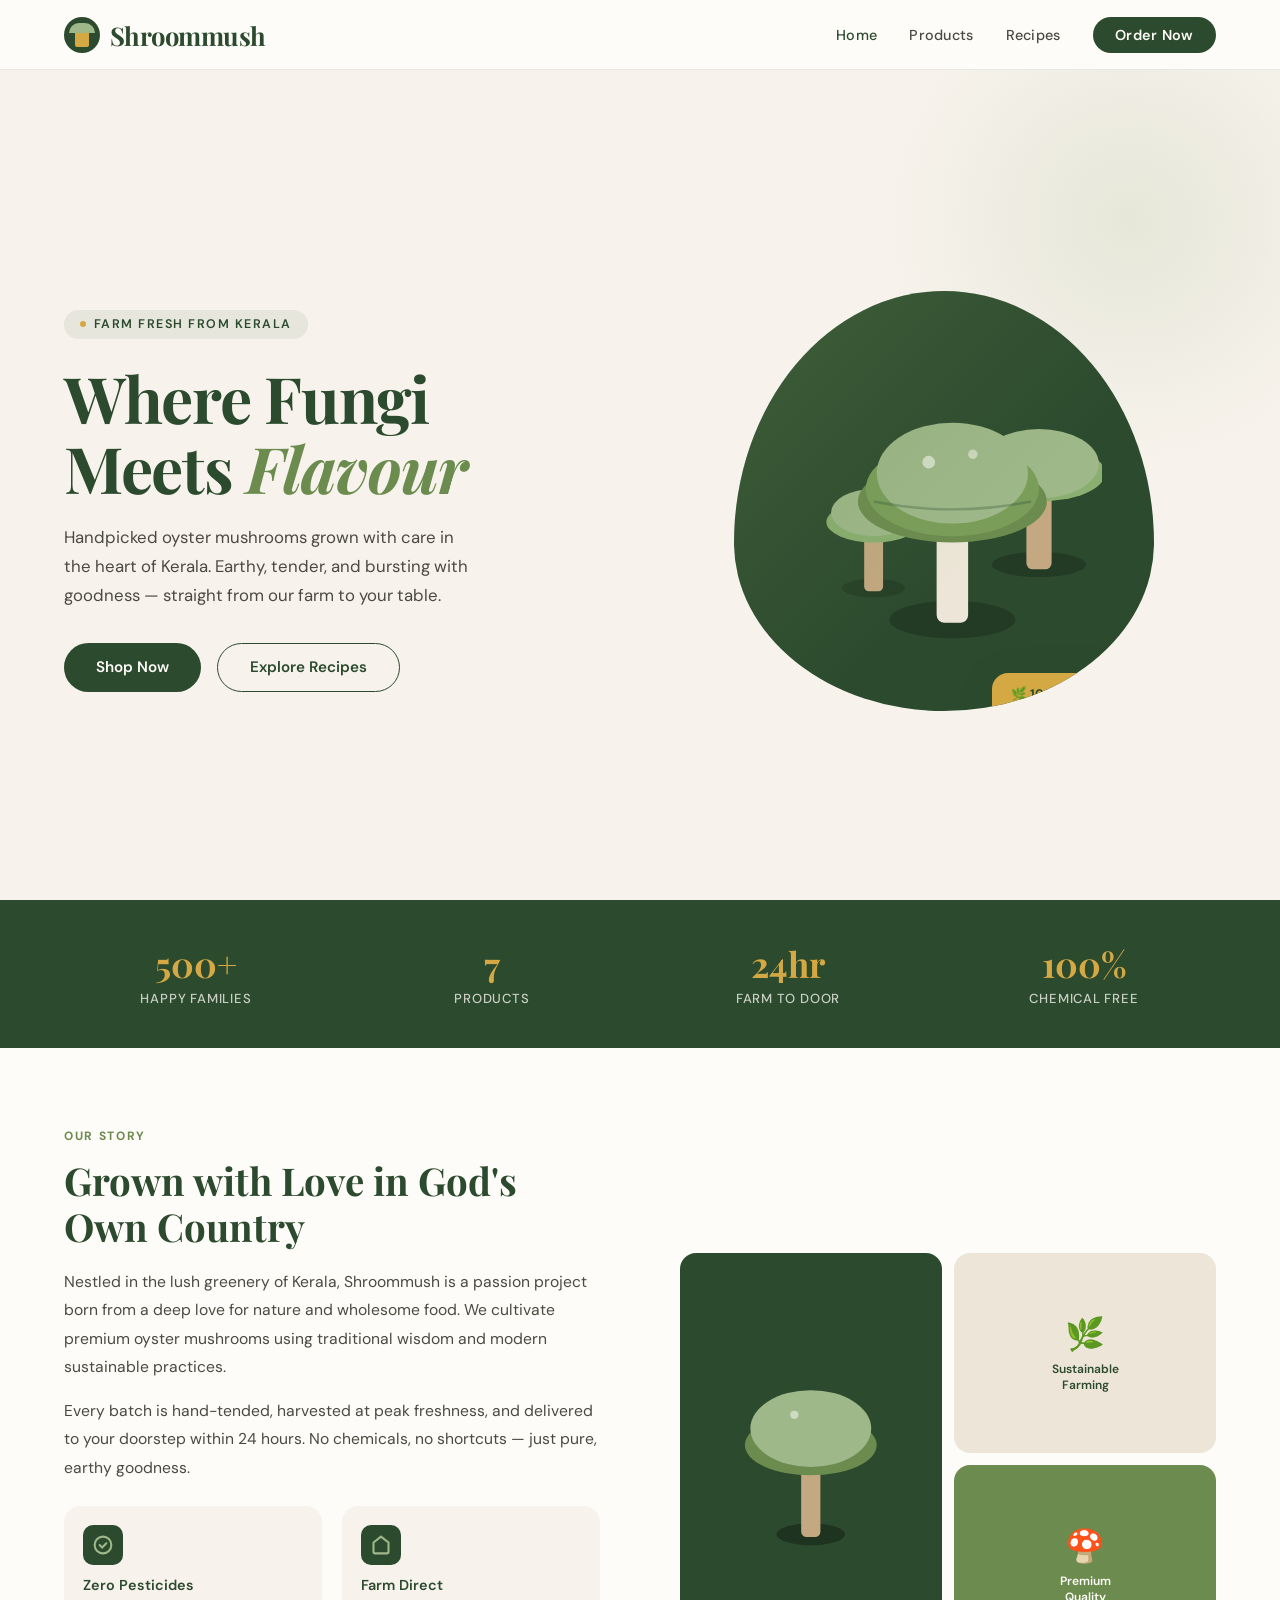
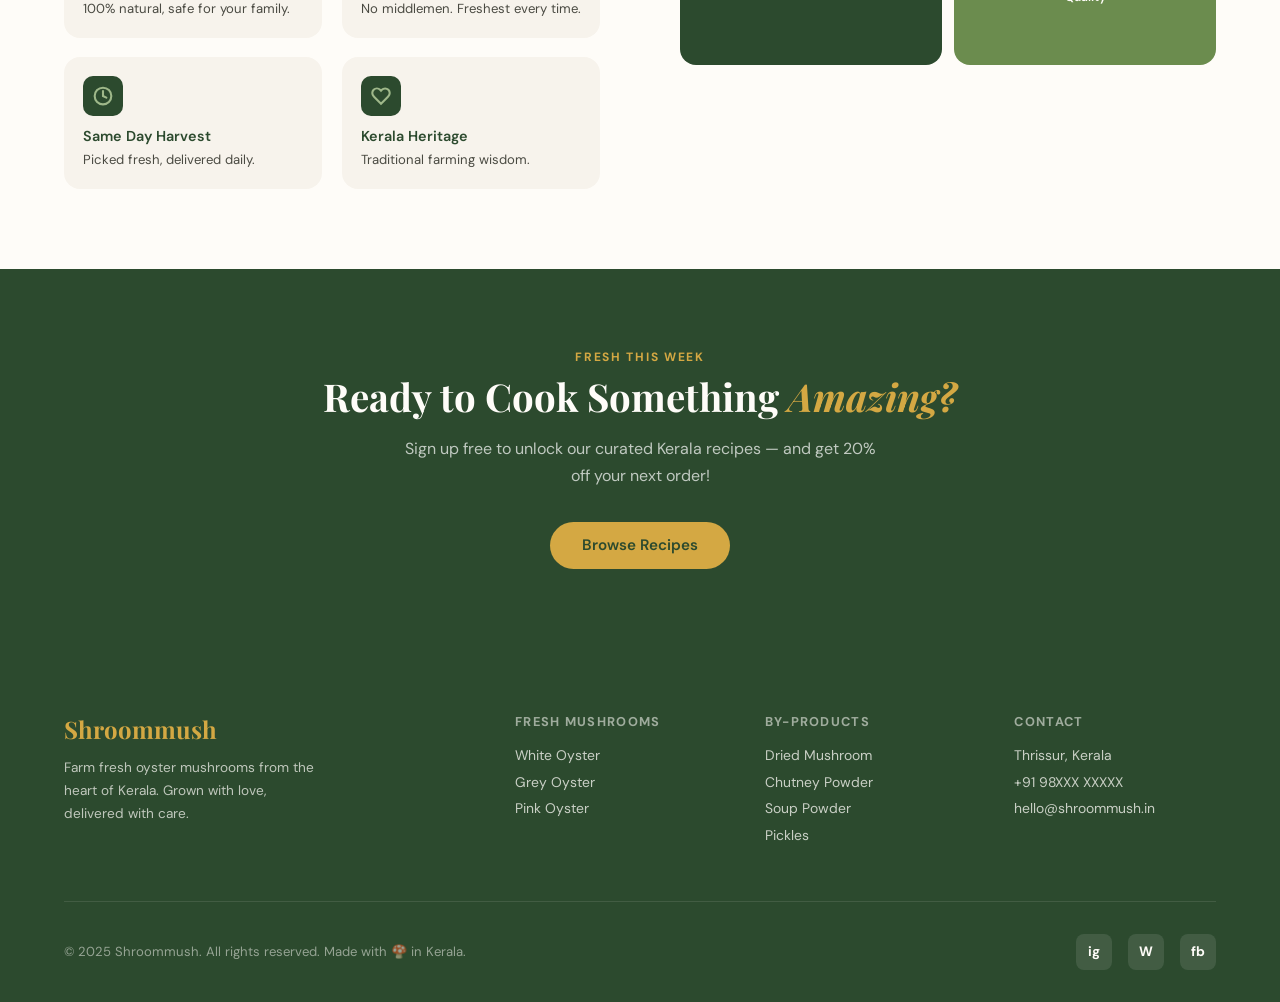
==== index.html @ 64815360 "Rename shroommush.html to index.html" ====
<!DOCTYPE html>
<html lang="en">
<head>
<meta charset="UTF-8">
<meta name="viewport" content="width=device-width, initial-scale=1.0">
<title>Shroommush — Farm Fresh Oyster Mushrooms, Kerala</title>
<link href="https://fonts.googleapis.com/css2?family=Playfair+Display:ital,wght@0,400;0,700;1,400&family=DM+Sans:wght@300;400;500;600&display=swap" rel="stylesheet">
<style>
  *, *::before, *::after { box-sizing: border-box; margin: 0; padding: 0; }
  :root {
    --cream: #F7F3EC; --cream-dark: #EDE6D8;
    --forest: #2C4A2E; --forest-light: #3D6B40;
    --moss: #6B8C4E; --white: #FEFCF8;
    --ink: #1A1A18; --ink-light: #4A4A42;
    --gold: #D4A843; --spore: #9FB88A;
    --font-display: 'Playfair Display', Georgia, serif;
    --font-body: 'DM Sans', system-ui, sans-serif;
    --radius-lg: 16px;
    --shadow: 0 8px 40px rgba(44,74,46,0.1);
    --shadow-hover: 0 16px 60px rgba(44,74,46,0.18);
    --nav-h: 70px;
  }
  html { scroll-behavior: smooth; }
  body { font-family: var(--font-body); background: var(--white); color: var(--ink); overflow-x: hidden; }

  /* DISCOUNT BANNER */
  #discountBanner {
    display: none; position: fixed; top: var(--nav-h); left: 0; right: 0; z-index: 98;
    background: linear-gradient(135deg, #D4A843, #B8922E);
    color: #1A1A18; padding: 0.65rem 4vw;
    align-items: center; justify-content: center; gap: 12px; flex-wrap: wrap;
    animation: slideDown 0.4s cubic-bezier(0.34,1.56,0.64,1);
    box-shadow: 0 4px 20px rgba(212,168,67,0.35);
  }
  #discountBanner.show { display: flex; }
  @keyframes slideDown { from { transform: translateY(-100%); opacity:0; } to { transform: translateY(0); opacity:1; } }
  .banner-text { font-size: 0.88rem; font-weight: 600; text-align: center; }
  .banner-code { background: rgba(0,0,0,0.18); border-radius: 5px; padding: 0.15rem 0.6rem; font-size: 0.82rem; font-weight: 800; letter-spacing: 0.1em; font-family: monospace; }
  .banner-shop-btn { background: var(--forest); color: var(--white); border: none; border-radius: 20px; padding: 0.32rem 0.9rem; font-size: 0.8rem; font-weight: 700; cursor: pointer; font-family: var(--font-body); transition: background 0.2s; white-space: nowrap; }
  .banner-shop-btn:hover { background: var(--forest-light); }
  .banner-close { background: rgba(0,0,0,0.18); border: none; border-radius: 50%; width: 24px; height: 24px; cursor: pointer; font-size: 0.8rem; color: #1A1A18; display: flex; align-items: center; justify-content: center; flex-shrink: 0; }
  .banner-close:hover { background: rgba(0,0,0,0.28); }

  /* NAV */
  nav { position: fixed; top: 0; left: 0; right: 0; z-index: 100; height: var(--nav-h); background: rgba(254,252,248,0.94); backdrop-filter: blur(12px); border-bottom: 1px solid rgba(44,74,46,0.1); display: flex; align-items: center; justify-content: space-between; padding: 0 5vw; }
  .nav-logo { font-family: var(--font-display); font-size: 1.6rem; font-weight: 700; color: var(--forest); text-decoration: none; letter-spacing: -0.02em; display: flex; align-items: center; gap: 10px; cursor: pointer; }
  .nav-logo span { display: inline-block; width: 36px; height: 36px; background: var(--forest); border-radius: 50%; position: relative; overflow: hidden; flex-shrink: 0; }
  .nav-logo span::before { content: ''; position: absolute; bottom: 6px; left: 50%; transform: translateX(-50%); width: 14px; height: 16px; background: var(--gold); border-radius: 2px; }
  .nav-logo span::after { content: ''; position: absolute; bottom: 20px; left: 50%; transform: translateX(-50%); width: 26px; height: 10px; background: var(--spore); border-radius: 30px 30px 0 0; }
  .nav-links { display: flex; gap: 2rem; list-style: none; align-items: center; }
  .nav-links a { font-size: 0.9rem; font-weight: 500; color: var(--ink-light); text-decoration: none; letter-spacing: 0.02em; transition: color 0.2s; cursor: pointer; }
  .nav-links a:hover, .nav-links a.active { color: var(--forest); }
  .nav-cta { background: var(--forest) !important; color: var(--white) !important; padding: 0.55rem 1.4rem; border-radius: 40px; font-weight: 600 !important; }
  .nav-cta:hover { background: var(--forest-light) !important; }
  .hamburger { display: none; flex-direction: column; gap: 5px; cursor: pointer; padding: 4px; background: none; border: none; }
  .hamburger span { display: block; width: 24px; height: 2px; background: var(--forest); border-radius: 2px; }
  .mobile-menu { display: none; position: fixed; top: var(--nav-h); left: 0; right: 0; background: var(--white); border-bottom: 1px solid rgba(44,74,46,0.1); padding: 1.5rem 5vw 2rem; z-index: 99; flex-direction: column; gap: 1.2rem; }
  .mobile-menu.open { display: flex; }
  .mobile-menu a { font-size: 1.1rem; font-weight: 500; color: var(--ink); text-decoration: none; padding: 0.5rem 0; border-bottom: 1px solid rgba(44,74,46,0.08); cursor: pointer; }

  /* PAGES */
  .page { display: none; padding-top: var(--nav-h); }
  .page.active { display: block; }

  /* HERO */
  .hero { min-height: calc(100vh - var(--nav-h)); background: var(--cream); display: grid; grid-template-columns: 1fr 1fr; align-items: center; padding: 6rem 5vw 4rem; gap: 4rem; position: relative; overflow: hidden; }
  .hero::before { content: ''; position: absolute; top: -100px; right: -100px; width: 500px; height: 500px; background: radial-gradient(circle, rgba(107,140,78,0.12) 0%, transparent 70%); border-radius: 50%; pointer-events: none; }
  .hero-text { animation: fadeUp 0.8s ease both; }
  .hero-eyebrow { display: inline-flex; align-items: center; gap: 8px; background: rgba(44,74,46,0.08); color: var(--forest); font-size: 0.78rem; font-weight: 600; letter-spacing: 0.12em; text-transform: uppercase; padding: 0.4rem 1rem; border-radius: 40px; margin-bottom: 1.5rem; }
  .hero-eyebrow::before { content: ''; width: 6px; height: 6px; background: var(--gold); border-radius: 50%; }
  .hero h1 { font-family: var(--font-display); font-size: clamp(2.8rem,5vw,4.2rem); line-height: 1.1; color: var(--forest); margin-bottom: 1.2rem; letter-spacing: -0.02em; }
  .hero h1 em { color: var(--moss); font-style: italic; }
  .hero p { font-size: 1.05rem; color: var(--ink-light); line-height: 1.75; max-width: 420px; margin-bottom: 2rem; }
  .hero-btns { display: flex; gap: 1rem; flex-wrap: wrap; }
  .btn-primary { background: var(--forest); color: var(--white); padding: 0.85rem 2rem; border-radius: 40px; font-size: 0.95rem; font-weight: 600; border: none; cursor: pointer; transition: background 0.2s, transform 0.15s; display: inline-block; text-decoration: none; font-family: var(--font-body); }
  .btn-primary:hover { background: var(--forest-light); transform: translateY(-2px); }
  .btn-outline { background: transparent; color: var(--forest); padding: 0.85rem 2rem; border-radius: 40px; border: 1.5px solid var(--forest); font-size: 0.95rem; font-weight: 600; cursor: pointer; transition: all 0.2s; display: inline-block; font-family: var(--font-body); }
  .btn-outline:hover { background: var(--forest); color: var(--white); }
  .hero-visual { display: flex; align-items: center; justify-content: center; animation: fadeUp 0.8s 0.2s ease both; }
  .mushroom-showcase { width: min(420px,90%); aspect-ratio: 1; background: var(--forest); border-radius: 50% 50% 50% 50% / 60% 60% 40% 40%; position: relative; display: flex; align-items: center; justify-content: center; overflow: hidden; }
  .mushroom-showcase::before { content: ''; position: absolute; inset: 0; background: linear-gradient(135deg,rgba(107,140,78,0.3) 0%,transparent 60%); }
  .mushroom-art { width: 75%; height: 75%; }
  .hero-badge { position: absolute; bottom: -20px; right: 20px; background: var(--gold); color: var(--forest); border-radius: var(--radius-lg); padding: 0.8rem 1.2rem; font-size: 0.78rem; font-weight: 700; text-align: center; box-shadow: var(--shadow); }

  /* STATS */
  .stats-bar { background: var(--forest); padding: 2.5rem 5vw; display: grid; grid-template-columns: repeat(auto-fit,minmax(150px,1fr)); gap: 2rem; text-align: center; }
  .stat-item { color: var(--white); }
  .stat-num { font-family: var(--font-display); font-size: 2.2rem; font-weight: 700; color: var(--gold); display: block; }
  .stat-label { font-size: 0.82rem; font-weight: 500; opacity: 0.75; letter-spacing: 0.06em; text-transform: uppercase; }

  /* ABOUT */
  .about-strip { padding: 5rem 5vw; background: var(--white); display: grid; grid-template-columns: 1fr 1fr; gap: 5rem; align-items: center; }
  .section-tag { font-size: 0.75rem; font-weight: 700; letter-spacing: 0.14em; text-transform: uppercase; color: var(--moss); margin-bottom: 0.8rem; display: block; }
  .section-h2 { font-family: var(--font-display); font-size: clamp(1.8rem,3vw,2.6rem); line-height: 1.2; color: var(--forest); margin-bottom: 1.2rem; }
  .body-text { color: var(--ink-light); line-height: 1.8; font-size: 0.98rem; margin-bottom: 1rem; }
  .features-grid { display: grid; grid-template-columns: 1fr 1fr; gap: 1.2rem; margin-top: 1.5rem; }
  .feature-card { background: var(--cream); border-radius: var(--radius-lg); padding: 1.2rem; }
  .feature-icon { width: 40px; height: 40px; background: var(--forest); border-radius: 10px; display: flex; align-items: center; justify-content: center; margin-bottom: 0.7rem; }
  .feature-card h4 { font-weight: 600; font-size: 0.9rem; color: var(--forest); margin-bottom: 0.3rem; }
  .feature-card p { font-size: 0.82rem; color: var(--ink-light); line-height: 1.5; }
  .mosaic { display: grid; grid-template-columns: 1fr 1fr; grid-template-rows: 200px 200px; gap: 12px; }
  .mosaic-block { border-radius: var(--radius-lg); overflow: hidden; }
  .mosaic-block:first-child { grid-row: 1/3; background: var(--forest); display: flex; align-items: center; justify-content: center; }
  .mosaic-block:nth-child(2) { background: var(--cream-dark); display: flex; align-items: center; justify-content: center; flex-direction: column; gap: 6px; }
  .mosaic-block:nth-child(3) { background: var(--moss); display: flex; align-items: center; justify-content: center; flex-direction: column; gap: 6px; }

  /* PAGE HERO */
  .page-hero { background: var(--cream); padding: 5rem 5vw 4rem; text-align: center; }
  .page-hero h1 { font-family: var(--font-display); font-size: clamp(2.2rem,4vw,3.5rem); color: var(--forest); margin-bottom: 0.8rem; }
  .page-hero p { color: var(--ink-light); max-width: 540px; margin: 0 auto; font-size: 1rem; line-height: 1.7; }

  /* PRODUCTS */
  .products-section { padding: 4rem 5vw 5rem; background: var(--white); }
  .products-filter { display: flex; gap: 0.7rem; flex-wrap: wrap; margin-bottom: 2.5rem; justify-content: center; }
  .filter-btn { background: transparent; border: 1.5px solid var(--cream-dark); color: var(--ink-light); padding: 0.5rem 1.3rem; border-radius: 40px; font-size: 0.85rem; font-weight: 500; cursor: pointer; transition: all 0.2s; font-family: var(--font-body); }
  .filter-btn.active, .filter-btn:hover { background: var(--forest); border-color: var(--forest); color: var(--white); }
  .products-grid { display: grid; grid-template-columns: repeat(auto-fill,minmax(255px,1fr)); gap: 1.8rem; }
  .product-card { background: var(--white); border-radius: var(--radius-lg); border: 1px solid rgba(44,74,46,0.1); overflow: hidden; transition: transform 0.25s, box-shadow 0.25s; }
  .product-card:hover { transform: translateY(-6px); box-shadow: var(--shadow-hover); }
  .product-img { height: 185px; display: flex; align-items: center; justify-content: center; position: relative; overflow: hidden; }
  .product-badge { position: absolute; top: 12px; left: 12px; background: var(--gold); color: var(--forest); font-size: 0.7rem; font-weight: 700; padding: 0.25rem 0.7rem; border-radius: 40px; text-transform: uppercase; letter-spacing: 0.05em; }
  .product-info { padding: 1.3rem; }
  .product-name { font-family: var(--font-display); font-size: 1.12rem; font-weight: 700; color: var(--forest); margin-bottom: 0.35rem; }
  .product-desc { font-size: 0.83rem; color: var(--ink-light); line-height: 1.6; margin-bottom: 0.6rem; }
  .product-weight { font-size: 0.76rem; color: var(--moss); font-weight: 600; margin-bottom: 0.9rem; }
  .product-footer { display: flex; align-items: center; justify-content: space-between; gap: 8px; }
  .product-price { font-size: 1.05rem; font-weight: 700; color: var(--forest); }
  .product-price span { font-size: 0.76rem; font-weight: 400; color: var(--ink-light); }

  /* WhatsApp Buy Button */
  .buy-btn {
    background: #25D366; color: #fff;
    border: none; border-radius: 40px; padding: 0.52rem 1.1rem;
    font-size: 0.83rem; font-weight: 700; cursor: pointer;
    transition: background 0.2s, transform 0.15s; font-family: var(--font-body);
    display: inline-flex; align-items: center; gap: 5px; text-decoration: none;
    white-space: nowrap;
  }
  .buy-btn:hover { background: #1DA855; transform: translateY(-1px); }
  .buy-btn svg { width: 15px; height: 15px; flex-shrink: 0; fill: #fff; }

  /* RECIPES */
  .recipes-grid { display: grid; grid-template-columns: repeat(auto-fill,minmax(300px,1fr)); gap: 2rem; padding: 4rem 5vw; }
  .recipe-card { background: var(--white); border-radius: var(--radius-lg); border: 1px solid rgba(44,74,46,0.1); overflow: hidden; transition: transform 0.25s, box-shadow 0.25s; }
  .recipe-card:hover { transform: translateY(-5px); box-shadow: var(--shadow-hover); }
  .recipe-img { height: 190px; display: flex; align-items: center; justify-content: center; font-size: 3.5rem; position: relative; }
  .recipe-meta-tags { position: absolute; bottom: 12px; left: 12px; display: flex; gap: 6px; }
  .tag { background: rgba(254,252,248,0.9); color: var(--forest); font-size: 0.7rem; font-weight: 600; padding: 0.2rem 0.6rem; border-radius: 40px; }
  .recipe-info { padding: 1.3rem; }
  .recipe-name { font-family: var(--font-display); font-size: 1.12rem; font-weight: 700; color: var(--forest); margin-bottom: 0.35rem; }
  .recipe-desc { font-size: 0.84rem; color: var(--ink-light); line-height: 1.6; margin-bottom: 0.9rem; }
  .recipe-stats { display: flex; gap: 1rem; margin-bottom: 1.1rem; }
  .recipe-stat { font-size: 0.77rem; color: var(--ink-light); }
  .recipe-stat strong { color: var(--forest); }
  .view-recipe-btn { width: 100%; background: var(--cream); color: var(--forest); border: 1.5px solid rgba(44,74,46,0.2); border-radius: 40px; padding: 0.68rem; font-size: 0.88rem; font-weight: 600; cursor: pointer; transition: all 0.2s; font-family: var(--font-body); }
  .view-recipe-btn:hover { background: var(--forest); color: var(--white); border-color: var(--forest); }

  /* MODAL */
  .modal-overlay { display: none; position: fixed; inset: 0; z-index: 200; background: rgba(26,26,24,0.65); backdrop-filter: blur(4px); align-items: center; justify-content: center; padding: 1rem; }
  .modal-overlay.open { display: flex; }
  .modal-box { background: var(--white); border-radius: 24px; width: 100%; max-width: 490px; max-height: 90vh; overflow-y: auto; padding: 2.5rem; position: relative; animation: modalIn 0.3s ease; }
  @keyframes modalIn { from { transform: scale(0.94) translateY(20px); opacity:0; } to { transform: scale(1) translateY(0); opacity:1; } }
  .modal-close { position: absolute; top: 1.2rem; right: 1.2rem; background: var(--cream); border: none; width: 33px; height: 33px; border-radius: 50%; cursor: pointer; font-size: 0.95rem; display: flex; align-items: center; justify-content: center; color: var(--ink); }
  .modal-close:hover { background: var(--cream-dark); }
  .lead-form-header { margin-bottom: 1.5rem; }
  .lead-form-header h3 { font-family: var(--font-display); font-size: 1.4rem; color: var(--forest); margin-bottom: 0.4rem; }
  .lead-form-header p { font-size: 0.87rem; color: var(--ink-light); line-height: 1.65; }
  .discount-pill { display: inline-block; background: rgba(212,168,67,0.15); color: #8B6200; border: 1px solid rgba(212,168,67,0.4); border-radius: 20px; padding: 0.3rem 0.9rem; font-size: 0.78rem; font-weight: 700; margin-bottom: 1rem; }
  .form-group { margin-bottom: 1rem; }
  .form-group label { display: block; font-size: 0.82rem; font-weight: 600; color: var(--ink); margin-bottom: 0.35rem; }
  .form-group input { width: 100%; padding: 0.72rem 1rem; border: 1.5px solid rgba(44,74,46,0.2); border-radius: 10px; font-size: 0.93rem; font-family: var(--font-body); color: var(--ink); background: var(--white); transition: border-color 0.2s; outline: none; }
  .form-group input:focus { border-color: var(--forest); }
  .form-submit { width: 100%; background: var(--forest); color: var(--white); border: none; border-radius: 40px; padding: 0.9rem; font-size: 0.97rem; font-weight: 600; cursor: pointer; transition: background 0.2s; font-family: var(--font-body); margin-top: 0.2rem; }
  .form-submit:hover { background: var(--forest-light); }
  .form-submit:disabled { opacity: 0.7; cursor: not-allowed; }
  .success-msg { display: none; text-align: center; padding: 0.8rem 1rem; background: rgba(107,140,78,0.12); border-radius: 10px; color: var(--forest); font-weight: 600; margin-bottom: 1rem; font-size: 0.88rem; line-height: 1.5; }
  .success-msg.show { display: block; }
  .recipe-full-content { display: none; margin-top: 1.5rem; padding-top: 1.5rem; border-top: 1px solid rgba(44,74,46,0.1); }
  .recipe-full-content.visible { display: block; }
  .recipe-full-content h4 { font-family: var(--font-display); font-size: 1.05rem; color: var(--forest); margin-bottom: 0.7rem; }
  .recipe-full-content ul, .recipe-full-content ol { padding-left: 1.4rem; color: var(--ink-light); font-size: 0.87rem; line-height: 1.85; margin-bottom: 1.2rem; }
  .tip-box { background: var(--cream); border-radius: 12px; padding: 1rem; margin-top: 0.5rem; }
  .tip-box strong { color: var(--forest); font-size: 0.84rem; }
  .tip-box p { font-size: 0.82rem; color: var(--ink-light); margin-top: 0.3rem; line-height: 1.6; }

  /* CONTACT */
  .contact-section { padding: 5rem 5vw; display: grid; grid-template-columns: 1fr 1fr; gap: 5rem; align-items: start; max-width: 1100px; margin: 0 auto; }
  .contact-item { display: flex; gap: 1rem; align-items: flex-start; margin-bottom: 1.5rem; }
  .contact-icon { width: 44px; height: 44px; background: var(--cream); border-radius: 10px; display: flex; align-items: center; justify-content: center; font-size: 1.2rem; flex-shrink: 0; }
  .contact-item h4 { font-weight: 600; font-size: 0.9rem; color: var(--forest); }
  .contact-item p { font-size: 0.85rem; color: var(--ink-light); line-height: 1.5; margin-top: 2px; }
  .contact-form-box { background: var(--cream); border-radius: 24px; padding: 2.5rem; }
  .contact-form-box h3 { font-family: var(--font-display); font-size: 1.4rem; color: var(--forest); margin-bottom: 0.4rem; }
  .contact-form-box > p { font-size: 0.87rem; color: var(--ink-light); margin-bottom: 1.5rem; }
  .form-group select { width: 100%; padding: 0.72rem 1rem; border: 1.5px solid rgba(44,74,46,0.2); border-radius: 10px; font-size: 0.93rem; font-family: var(--font-body); color: var(--ink); background: var(--white); outline: none; }

  /* FOOTER */
  footer { background: var(--forest); color: var(--white); padding: 4rem 5vw 2rem; }
  .footer-grid { display: grid; grid-template-columns: 2fr 1fr 1fr 1fr; gap: 3rem; margin-bottom: 3rem; }
  .footer-brand h3 { font-family: var(--font-display); font-size: 1.5rem; color: var(--gold); margin-bottom: 0.7rem; }
  .footer-brand p { font-size: 0.85rem; opacity: 0.7; line-height: 1.7; max-width: 260px; }
  .footer-col h4 { font-size: 0.8rem; font-weight: 700; letter-spacing: 0.1em; text-transform: uppercase; opacity: 0.55; margin-bottom: 1rem; }
  .footer-col a { display: block; font-size: 0.87rem; opacity: 0.75; color: var(--white); text-decoration: none; margin-bottom: 0.55rem; cursor: pointer; transition: opacity 0.2s; }
  .footer-col a:hover { opacity: 1; }
  .footer-bottom { border-top: 1px solid rgba(255,255,255,0.1); padding-top: 2rem; display: flex; justify-content: space-between; align-items: center; flex-wrap: wrap; gap: 1rem; }
  .footer-bottom p { font-size: 0.82rem; opacity: 0.5; }
  .social-links { display: flex; gap: 1rem; }
  .social-link { width: 36px; height: 36px; background: rgba(255,255,255,0.1); border-radius: 8px; display: flex; align-items: center; justify-content: center; color: var(--white); font-size: 0.85rem; cursor: pointer; transition: background 0.2s; text-decoration: none; font-weight: 700; }
  .social-link:hover { background: rgba(255,255,255,0.2); }

  /* TOAST */
  .toast { position: fixed; bottom: 2rem; right: 2rem; z-index: 300; background: var(--forest); color: var(--white); padding: 1rem 1.5rem; border-radius: 12px; font-size: 0.88rem; font-weight: 500; box-shadow: var(--shadow); transform: translateY(120px); opacity: 0; transition: all 0.4s cubic-bezier(0.34,1.56,0.64,1); max-width: 310px; pointer-events: none; }
  .toast.show { transform: translateY(0); opacity: 1; }
  .spinner { display: inline-block; width: 14px; height: 14px; border: 2px solid rgba(255,255,255,0.35); border-top-color: #fff; border-radius: 50%; animation: spin 0.7s linear infinite; vertical-align: middle; margin-left: 6px; }
  @keyframes spin { to { transform: rotate(360deg); } }
  @keyframes fadeUp { from { opacity:0; transform: translateY(30px); } to { opacity:1; transform: translateY(0); } }

  .pc-white { background: linear-gradient(135deg,#EEEEED,#D2D2CE); }
  .pc-grey { background: linear-gradient(135deg,#D5D8DE,#ACAEB8); }
  .pc-pink { background: linear-gradient(135deg,#EDD8E5,#D4A8C5); }
  .pc-dried { background: linear-gradient(135deg,#ECE0C5,#CCAA78); }
  .pc-chutney { background: linear-gradient(135deg,#E8DEC8,#C5A868); }
  .pc-soup { background: linear-gradient(135deg,#D8E5EC,#A0C0CC); }
  .pc-pickle { background: linear-gradient(135deg,#EDD5C0,#C8956A); }
  .rc1 { background: linear-gradient(135deg,#2C4A2E,#3D6B40); }
  .rc2 { background: linear-gradient(135deg,#4A3A2C,#6B5540); }
  .rc3 { background: linear-gradient(135deg,#2C3A4A,#40556A); }
  .rc4 { background: linear-gradient(135deg,#3A2C4A,#554060); }
  .rc5 { background: linear-gradient(135deg,#4A4A2C,#646440); }
  .rc6 { background: linear-gradient(135deg,#2C4A44,#406B64); }

  @media (max-width: 768px) {
    .nav-links { display: none; }
    .hamburger { display: flex; }
    .hero { grid-template-columns: 1fr; padding: 3rem 5vw 4rem; text-align: center; }
    .hero-visual { order: -1; }
    .hero p { margin: 0 auto 2rem; }
    .hero-btns { justify-content: center; }
    .mushroom-showcase { width: 240px; }
    .about-strip { grid-template-columns: 1fr; gap: 2.5rem; }
    .mosaic { display: none; }
    .contact-section { grid-template-columns: 1fr; gap: 2rem; }
    .footer-grid { grid-template-columns: 1fr 1fr; gap: 2rem; }
    .footer-brand { grid-column: 1/-1; }
  }
  @media (max-width: 480px) {
    .footer-grid { grid-template-columns: 1fr; }
    .features-grid { grid-template-columns: 1fr; }
    .hero-btns { flex-direction: column; align-items: center; }
    .modal-box { padding: 1.8rem; }
  }
</style>
</head>
<body>

<!-- DISCOUNT BANNER -->
<div id="discountBanner">
  <span class="banner-text">🎉 <strong>Get up to 20% OFF</strong> on your next direct purchase! Use code <span class="banner-code">SHROOM20</span> on WhatsApp</span>
  <button class="banner-shop-btn" onclick="showPage('products');hideBanner()">Shop Now</button>
  <button class="banner-close" onclick="hideBanner()" aria-label="Close">✕</button>
</div>

<!-- NAV -->
<nav>
  <div class="nav-logo" onclick="showPage('home')"><span></span>Shroommush</div>
  <ul class="nav-links" id="navLinks">
    <li><a onclick="showPage('home')" class="active" id="nav-home">Home</a></li>
    <li><a onclick="showPage('products')" id="nav-products">Products</a></li>
    <li><a onclick="showPage('recipes')" id="nav-recipes">Recipes</a></li>
    <li><a onclick="showPage('contact')" class="nav-cta" id="nav-contact">Order Now</a></li>
  </ul>
  <button class="hamburger" onclick="toggleMenu()"><span></span><span></span><span></span></button>
</nav>
<div class="mobile-menu" id="mobileMenu">
  <a onclick="showPage('home');toggleMenu()">Home</a>
  <a onclick="showPage('products');toggleMenu()">Products</a>
  <a onclick="showPage('recipes');toggleMenu()">Recipes</a>
  <a onclick="showPage('contact');toggleMenu()">Order Now</a>
</div>

<!-- HOME -->
<div class="page active" id="page-home">
  <section class="hero">
    <div class="hero-text">
      <div class="hero-eyebrow">Farm Fresh from Kerala</div>
      <h1>Where Fungi<br>Meets <em>Flavour</em></h1>
      <p>Handpicked oyster mushrooms grown with care in the heart of Kerala. Earthy, tender, and bursting with goodness — straight from our farm to your table.</p>
      <div class="hero-btns">
        <button class="btn-primary" onclick="showPage('products')">Shop Now</button>
        <button class="btn-outline" onclick="showPage('recipes')">Explore Recipes</button>
      </div>
    </div>
    <div class="hero-visual">
      <div class="mushroom-showcase">
        <div class="mushroom-art">
          <svg viewBox="0 0 200 200" xmlns="http://www.w3.org/2000/svg" style="width:100%;height:100%">
            <ellipse cx="160" cy="140" rx="30" ry="8" fill="rgba(0,0,0,0.2)"/>
            <rect x="152" y="85" width="16" height="58" rx="4" fill="#C4A882"/>
            <ellipse cx="160" cy="82" rx="42" ry="18" fill="#8AAF70"/>
            <ellipse cx="160" cy="76" rx="38" ry="22" fill="#9FB88A"/>
            <ellipse cx="55" cy="155" rx="20" ry="6" fill="rgba(0,0,0,0.15)"/>
            <rect x="49" y="115" width="12" height="42" rx="3" fill="#C4A882"/>
            <ellipse cx="55" cy="113" rx="30" ry="13" fill="#8AAF70"/>
            <ellipse cx="55" cy="107" rx="27" ry="15" fill="#9FB88A"/>
            <ellipse cx="105" cy="175" rx="40" ry="12" fill="rgba(0,0,0,0.2)"/>
            <rect x="95" y="105" width="20" height="72" rx="5" fill="#EDE6D8"/>
            <ellipse cx="105" cy="100" rx="60" ry="26" fill="#6B8C4E"/>
            <ellipse cx="105" cy="92" rx="55" ry="30" fill="#7A9E5A"/>
            <ellipse cx="105" cy="82" rx="48" ry="32" fill="#9FB88A"/>
            <path d="M 55 100 Q 105 110 155 100" stroke="rgba(44,74,46,0.3)" stroke-width="1.5" fill="none"/>
            <circle cx="90" cy="75" r="4" fill="rgba(254,252,248,0.6)"/>
            <circle cx="118" cy="70" r="3" fill="rgba(254,252,248,0.5)"/>
          </svg>
        </div>
        <div class="hero-badge">🌿 100% Organic<br>Kerala Grown</div>
      </div>
    </div>
  </section>

  <div class="stats-bar">
    <div class="stat-item"><span class="stat-num">500+</span><span class="stat-label">Happy Families</span></div>
    <div class="stat-item"><span class="stat-num">7</span><span class="stat-label">Products</span></div>
    <div class="stat-item"><span class="stat-num">24hr</span><span class="stat-label">Farm to Door</span></div>
    <div class="stat-item"><span class="stat-num">100%</span><span class="stat-label">Chemical Free</span></div>
  </div>

  <section class="about-strip">
    <div>
      <span class="section-tag">Our Story</span>
      <h2 class="section-h2">Grown with Love in God's Own Country</h2>
      <p class="body-text">Nestled in the lush greenery of Kerala, Shroommush is a passion project born from a deep love for nature and wholesome food. We cultivate premium oyster mushrooms using traditional wisdom and modern sustainable practices.</p>
      <p class="body-text">Every batch is hand-tended, harvested at peak freshness, and delivered to your doorstep within 24 hours. No chemicals, no shortcuts — just pure, earthy goodness.</p>
      <div class="features-grid">
        <div class="feature-card"><div class="feature-icon"><svg width="20" height="20" viewBox="0 0 24 24" fill="none" stroke="#9FB88A" stroke-width="2.5" stroke-linecap="round"><circle cx="12" cy="12" r="10"/><path d="M8 12l3 3 5-5"/></svg></div><h4>Zero Pesticides</h4><p>100% natural, safe for your family.</p></div>
        <div class="feature-card"><div class="feature-icon"><svg width="20" height="20" viewBox="0 0 24 24" fill="none" stroke="#9FB88A" stroke-width="2.5" stroke-linecap="round"><path d="M3 9l9-7 9 7v11a2 2 0 0 1-2 2H5a2 2 0 0 1-2-2z"/></svg></div><h4>Farm Direct</h4><p>No middlemen. Freshest every time.</p></div>
        <div class="feature-card"><div class="feature-icon"><svg width="20" height="20" viewBox="0 0 24 24" fill="none" stroke="#9FB88A" stroke-width="2.5" stroke-linecap="round"><circle cx="12" cy="12" r="10"/><polyline points="12 6 12 12 16 14"/></svg></div><h4>Same Day Harvest</h4><p>Picked fresh, delivered daily.</p></div>
        <div class="feature-card"><div class="feature-icon"><svg width="20" height="20" viewBox="0 0 24 24" fill="none" stroke="#9FB88A" stroke-width="2.5" stroke-linecap="round"><path d="M20.84 4.61a5.5 5.5 0 0 0-7.78 0L12 5.67l-1.06-1.06a5.5 5.5 0 0 0-7.78 7.78l1.06 1.06L12 21.23l7.78-7.78 1.06-1.06a5.5 5.5 0 0 0 0-7.78z"/></svg></div><h4>Kerala Heritage</h4><p>Traditional farming wisdom.</p></div>
      </div>
    </div>
    <div class="mosaic">
      <div class="mosaic-block"><svg viewBox="0 0 120 240" style="width:80%;height:80%"><ellipse cx="60" cy="175" rx="25" ry="8" fill="rgba(0,0,0,0.3)"/><rect x="53" y="115" width="14" height="62" rx="4" fill="#C4A882"/><ellipse cx="60" cy="110" rx="48" ry="22" fill="#6B8C4E"/><ellipse cx="60" cy="98" rx="44" ry="28" fill="#9FB88A"/><circle cx="48" cy="88" r="3" fill="rgba(254,252,248,0.5)"/></svg></div>
      <div class="mosaic-block"><span style="font-size:2rem">🌿</span><span style="font-size:0.75rem;font-weight:600;color:var(--forest);text-align:center">Sustainable<br>Farming</span></div>
      <div class="mosaic-block"><span style="font-size:2rem">🍄</span><span style="font-size:0.75rem;font-weight:600;color:var(--white);text-align:center">Premium<br>Quality</span></div>
    </div>
  </section>

  <section style="background:var(--forest);padding:5rem 5vw;text-align:center">
    <span class="section-tag" style="color:var(--gold);display:block;margin-bottom:0.5rem">Fresh This Week</span>
    <h2 class="section-h2" style="color:var(--white);margin:0 auto 1rem">Ready to Cook Something <em style="color:var(--gold)">Amazing?</em></h2>
    <p style="color:rgba(255,255,255,0.7);max-width:480px;margin:0 auto 2rem;line-height:1.7">Sign up free to unlock our curated Kerala recipes — and get 20% off your next order!</p>
    <button class="btn-primary" onclick="showPage('recipes')" style="background:var(--gold);color:var(--forest)">Browse Recipes</button>
  </section>
</div>

<!-- PRODUCTS PAGE -->
<div class="page" id="page-products">
  <div class="page-hero">
    <span class="section-tag" style="display:block;margin-bottom:0.5rem">Our Products</span>
    <h1>Fresh &amp; Processed <em style="font-style:italic;color:var(--moss)">Mushrooms</em></h1>
    <p>Harvested fresh every morning. Tap "Buy Now" to order directly on WhatsApp — quick, personal, and farm-direct.</p>
  </div>
  <section class="products-section">
    <div class="products-filter">
      <button class="filter-btn active" onclick="filterProducts('all',this)">All Products</button>
      <button class="filter-btn" onclick="filterProducts('fresh',this)">Fresh Mushrooms</button>
      <button class="filter-btn" onclick="filterProducts('byproduct',this)">By-Products</button>
    </div>
    <div class="products-grid">

      <!-- FRESH -->
      <div class="product-card" data-cat="fresh">
        <div class="product-img pc-white"><div class="product-badge">Best Seller</div>
          <svg viewBox="0 0 100 80" style="width:130px;height:85px"><ellipse cx="50" cy="67" rx="22" ry="7" fill="rgba(0,0,0,0.07)"/><rect x="44" y="38" width="12" height="30" rx="3" fill="#DCDCDA"/><ellipse cx="50" cy="35" rx="38" ry="16" fill="#C8C8C6"/><ellipse cx="50" cy="28" rx="34" ry="20" fill="#E4E4E2"/></svg>
        </div>
        <div class="product-info">
          <div class="product-name">White Oyster Mushrooms</div>
          <div class="product-desc">Classic white clusters with a delicate, mild flavour. Perfect for curries, stir-fries, and soups.</div>
          <div class="product-weight">📦 250g | 500g | 1kg</div>
          <div class="product-footer">
            <div class="product-price">₹120 <span>/ 250g</span></div>
            <a class="buy-btn" href="#" onclick="buyNow('White Oyster Mushrooms','₹120/250g');return false;"><svg viewBox="0 0 24 24"><path d="M17.472 14.382c-.297-.149-1.758-.867-2.03-.967-.273-.099-.471-.148-.67.15-.197.297-.767.966-.94 1.164-.173.199-.347.223-.644.075-.297-.15-1.255-.463-2.39-1.475-.883-.788-1.48-1.761-1.653-2.059-.173-.297-.018-.458.13-.606.134-.133.298-.347.446-.52.149-.174.198-.298.298-.497.099-.198.05-.371-.025-.52-.075-.149-.669-1.612-.916-2.207-.242-.579-.487-.5-.669-.51-.173-.008-.371-.01-.57-.01-.198 0-.52.074-.792.372-.272.297-1.04 1.016-1.04 2.479 0 1.462 1.065 2.875 1.213 3.074.149.198 2.096 3.2 5.077 4.487.709.306 1.262.489 1.694.625.712.227 1.36.195 1.871.118.571-.085 1.758-.719 2.006-1.413.248-.694.248-1.289.173-1.413-.074-.124-.272-.198-.57-.347z"/><path d="M12 0C5.373 0 0 5.373 0 12c0 2.124.558 4.115 1.531 5.838L.057 23.999l6.304-1.654A11.944 11.944 0 0 0 12 24c6.627 0 12-5.373 12-12S18.627 0 12 0zm0 22c-1.89 0-3.663-.522-5.18-1.43L3 21.892l1.347-4.698A10 10 0 0 1 2 12C2 6.477 6.477 2 12 2s10 4.477 10 10-4.477 10-10 10z"/></svg>Buy Now</a>
          </div>
        </div>
      </div>

      <div class="product-card" data-cat="fresh">
        <div class="product-img pc-grey">
          <svg viewBox="0 0 100 80" style="width:130px;height:85px"><ellipse cx="50" cy="67" rx="22" ry="7" fill="rgba(0,0,0,0.1)"/><rect x="44" y="38" width="12" height="30" rx="3" fill="#9898A0"/><ellipse cx="50" cy="35" rx="38" ry="16" fill="#88888F"/><ellipse cx="50" cy="28" rx="34" ry="20" fill="#9898A0"/></svg>
        </div>
        <div class="product-info">
          <div class="product-name">Grey Oyster Mushrooms</div>
          <div class="product-desc">Firm grey caps with a rich earthy depth. A chef favourite — wonderful sautéed with butter and garlic.</div>
          <div class="product-weight">📦 250g | 500g | 1kg</div>
          <div class="product-footer">
            <div class="product-price">₹140 <span>/ 250g</span></div>
            <a class="buy-btn" href="#" onclick="buyNow('Grey Oyster Mushrooms','₹140/250g');return false;"><svg viewBox="0 0 24 24"><path d="M17.472 14.382c-.297-.149-1.758-.867-2.03-.967-.273-.099-.471-.148-.67.15-.197.297-.767.966-.94 1.164-.173.199-.347.223-.644.075-.297-.15-1.255-.463-2.39-1.475-.883-.788-1.48-1.761-1.653-2.059-.173-.297-.018-.458.13-.606.134-.133.298-.347.446-.52.149-.174.198-.298.298-.497.099-.198.05-.371-.025-.52-.075-.149-.669-1.612-.916-2.207-.242-.579-.487-.5-.669-.51-.173-.008-.371-.01-.57-.01-.198 0-.52.074-.792.372-.272.297-1.04 1.016-1.04 2.479 0 1.462 1.065 2.875 1.213 3.074.149.198 2.096 3.2 5.077 4.487.709.306 1.262.489 1.694.625.712.227 1.36.195 1.871.118.571-.085 1.758-.719 2.006-1.413.248-.694.248-1.289.173-1.413-.074-.124-.272-.198-.57-.347z"/><path d="M12 0C5.373 0 0 5.373 0 12c0 2.124.558 4.115 1.531 5.838L.057 23.999l6.304-1.654A11.944 11.944 0 0 0 12 24c6.627 0 12-5.373 12-12S18.627 0 12 0zm0 22c-1.89 0-3.663-.522-5.18-1.43L3 21.892l1.347-4.698A10 10 0 0 1 2 12C2 6.477 6.477 2 12 2s10 4.477 10 10-4.477 10-10 10z"/></svg>Buy Now</a>
          </div>
        </div>
      </div>

      <div class="product-card" data-cat="fresh">
        <div class="product-img pc-pink"><div class="product-badge">Popular</div>
          <svg viewBox="0 0 100 80" style="width:130px;height:85px"><ellipse cx="50" cy="67" rx="22" ry="7" fill="rgba(0,0,0,0.1)"/><rect x="44" y="38" width="12" height="30" rx="3" fill="#C49AB0"/><ellipse cx="50" cy="35" rx="38" ry="16" fill="#B870A0"/><ellipse cx="50" cy="28" rx="34" ry="20" fill="#CC80B0"/></svg>
        </div>
        <div class="product-info">
          <div class="product-name">Pink Oyster Mushrooms</div>
          <div class="product-desc">Stunning pink clusters with meaty texture and bold umami — perfect for Kerala-style preparations and grills.</div>
          <div class="product-weight">📦 250g | 500g | 1kg</div>
          <div class="product-footer">
            <div class="product-price">₹180 <span>/ 250g</span></div>
            <a class="buy-btn" href="#" onclick="buyNow('Pink Oyster Mushrooms','₹180/250g');return false;"><svg viewBox="0 0 24 24"><path d="M17.472 14.382c-.297-.149-1.758-.867-2.03-.967-.273-.099-.471-.148-.67.15-.197.297-.767.966-.94 1.164-.173.199-.347.223-.644.075-.297-.15-1.255-.463-2.39-1.475-.883-.788-1.48-1.761-1.653-2.059-.173-.297-.018-.458.13-.606.134-.133.298-.347.446-.52.149-.174.198-.298.298-.497.099-.198.05-.371-.025-.52-.075-.149-.669-1.612-.916-2.207-.242-.579-.487-.5-.669-.51-.173-.008-.371-.01-.57-.01-.198 0-.52.074-.792.372-.272.297-1.04 1.016-1.04 2.479 0 1.462 1.065 2.875 1.213 3.074.149.198 2.096 3.2 5.077 4.487.709.306 1.262.489 1.694.625.712.227 1.36.195 1.871.118.571-.085 1.758-.719 2.006-1.413.248-.694.248-1.289.173-1.413-.074-.124-.272-.198-.57-.347z"/><path d="M12 0C5.373 0 0 5.373 0 12c0 2.124.558 4.115 1.531 5.838L.057 23.999l6.304-1.654A11.944 11.944 0 0 0 12 24c6.627 0 12-5.373 12-12S18.627 0 12 0zm0 22c-1.89 0-3.663-.522-5.18-1.43L3 21.892l1.347-4.698A10 10 0 0 1 2 12C2 6.477 6.477 2 12 2s10 4.477 10 10-4.477 10-10 10z"/></svg>Buy Now</a>
          </div>
        </div>
      </div>

      <!-- BY-PRODUCTS -->
      <div class="product-card" data-cat="byproduct">
        <div class="product-img pc-dried"><div class="product-badge">Long Shelf Life</div><span style="font-size:3.2rem">🍂</span></div>
        <div class="product-info">
          <div class="product-name">Dried Mushroom</div>
          <div class="product-desc">Sun-dried oyster mushrooms with concentrated earthy flavour. Rehydrates beautifully for curries and biryanis.</div>
          <div class="product-weight">📦 50g | 100g | 250g</div>
          <div class="product-footer">
            <div class="product-price">₹280 <span>/ 100g</span></div>
            <a class="buy-btn" href="#" onclick="buyNow('Dried Mushroom','₹280/100g');return false;"><svg viewBox="0 0 24 24"><path d="M17.472 14.382c-.297-.149-1.758-.867-2.03-.967-.273-.099-.471-.148-.67.15-.197.297-.767.966-.94 1.164-.173.199-.347.223-.644.075-.297-.15-1.255-.463-2.39-1.475-.883-.788-1.48-1.761-1.653-2.059-.173-.297-.018-.458.13-.606.134-.133.298-.347.446-.52.149-.174.198-.298.298-.497.099-.198.05-.371-.025-.52-.075-.149-.669-1.612-.916-2.207-.242-.579-.487-.5-.669-.51-.173-.008-.371-.01-.57-.01-.198 0-.52.074-.792.372-.272.297-1.04 1.016-1.04 2.479 0 1.462 1.065 2.875 1.213 3.074.149.198 2.096 3.2 5.077 4.487.709.306 1.262.489 1.694.625.712.227 1.36.195 1.871.118.571-.085 1.758-.719 2.006-1.413.248-.694.248-1.289.173-1.413-.074-.124-.272-.198-.57-.347z"/><path d="M12 0C5.373 0 0 5.373 0 12c0 2.124.558 4.115 1.531 5.838L.057 23.999l6.304-1.654A11.944 11.944 0 0 0 12 24c6.627 0 12-5.373 12-12S18.627 0 12 0zm0 22c-1.89 0-3.663-.522-5.18-1.43L3 21.892l1.347-4.698A10 10 0 0 1 2 12C2 6.477 6.477 2 12 2s10 4.477 10 10-4.477 10-10 10z"/></svg>Buy Now</a>
          </div>
        </div>
      </div>

      <div class="product-card" data-cat="byproduct">
        <div class="product-img pc-chutney"><span style="font-size:3.2rem">🌶️</span></div>
        <div class="product-info">
          <div class="product-name">Mushroom Chutney Powder</div>
          <div class="product-desc">Kerala-spiced chutney powder from dried oyster mushrooms. Amazing with idli, dosa, and steamed rice.</div>
          <div class="product-weight">📦 100g | 200g</div>
          <div class="product-footer">
            <div class="product-price">₹220 <span>/ 100g</span></div>
            <a class="buy-btn" href="#" onclick="buyNow('Mushroom Chutney Powder','₹220/100g');return false;"><svg viewBox="0 0 24 24"><path d="M17.472 14.382c-.297-.149-1.758-.867-2.03-.967-.273-.099-.471-.148-.67.15-.197.297-.767.966-.94 1.164-.173.199-.347.223-.644.075-.297-.15-1.255-.463-2.39-1.475-.883-.788-1.48-1.761-1.653-2.059-.173-.297-.018-.458.13-.606.134-.133.298-.347.446-.52.149-.174.198-.298.298-.497.099-.198.05-.371-.025-.52-.075-.149-.669-1.612-.916-2.207-.242-.579-.487-.5-.669-.51-.173-.008-.371-.01-.57-.01-.198 0-.52.074-.792.372-.272.297-1.04 1.016-1.04 2.479 0 1.462 1.065 2.875 1.213 3.074.149.198 2.096 3.2 5.077 4.487.709.306 1.262.489 1.694.625.712.227 1.36.195 1.871.118.571-.085 1.758-.719 2.006-1.413.248-.694.248-1.289.173-1.413-.074-.124-.272-.198-.57-.347z"/><path d="M12 0C5.373 0 0 5.373 0 12c0 2.124.558 4.115 1.531 5.838L.057 23.999l6.304-1.654A11.944 11.944 0 0 0 12 24c6.627 0 12-5.373 12-12S18.627 0 12 0zm0 22c-1.89 0-3.663-.522-5.18-1.43L3 21.892l1.347-4.698A10 10 0 0 1 2 12C2 6.477 6.477 2 12 2s10 4.477 10 10-4.477 10-10 10z"/></svg>Buy Now</a>
          </div>
        </div>
      </div>

      <div class="product-card" data-cat="byproduct">
        <div class="product-img pc-soup"><span style="font-size:3.2rem">🥣</span></div>
        <div class="product-info">
          <div class="product-name">Mushroom Soup Powder</div>
          <div class="product-desc">Instant creamy mushroom soup — no preservatives, no artificial flavours. Just mix with hot water or warm milk.</div>
          <div class="product-weight">📦 100g | 200g</div>
          <div class="product-footer">
            <div class="product-price">₹240 <span>/ 100g</span></div>
            <a class="buy-btn" href="#" onclick="buyNow('Mushroom Soup Powder','₹240/100g');return false;"><svg viewBox="0 0 24 24"><path d="M17.472 14.382c-.297-.149-1.758-.867-2.03-.967-.273-.099-.471-.148-.67.15-.197.297-.767.966-.94 1.164-.173.199-.347.223-.644.075-.297-.15-1.255-.463-2.39-1.475-.883-.788-1.48-1.761-1.653-2.059-.173-.297-.018-.458.13-.606.134-.133.298-.347.446-.52.149-.174.198-.298.298-.497.099-.198.05-.371-.025-.52-.075-.149-.669-1.612-.916-2.207-.242-.579-.487-.5-.669-.51-.173-.008-.371-.01-.57-.01-.198 0-.52.074-.792.372-.272.297-1.04 1.016-1.04 2.479 0 1.462 1.065 2.875 1.213 3.074.149.198 2.096 3.2 5.077 4.487.709.306 1.262.489 1.694.625.712.227 1.36.195 1.871.118.571-.085 1.758-.719 2.006-1.413.248-.694.248-1.289.173-1.413-.074-.124-.272-.198-.57-.347z"/><path d="M12 0C5.373 0 0 5.373 0 12c0 2.124.558 4.115 1.531 5.838L.057 23.999l6.304-1.654A11.944 11.944 0 0 0 12 24c6.627 0 12-5.373 12-12S18.627 0 12 0zm0 22c-1.89 0-3.663-.522-5.18-1.43L3 21.892l1.347-4.698A10 10 0 0 1 2 12C2 6.477 6.477 2 12 2s10 4.477 10 10-4.477 10-10 10z"/></svg>Buy Now</a>
          </div>
        </div>
      </div>

      <div class="product-card" data-cat="byproduct">
        <div class="product-img pc-pickle"><span style="font-size:3.2rem">🫙</span></div>
        <div class="product-info">
          <div class="product-name">Mushroom Pickles</div>
          <div class="product-desc">Kerala-style spicy oyster mushroom achar made with local spices, sesame oil, and sun-dried mushrooms.</div>
          <div class="product-weight">📦 200g | 400g jar</div>
          <div class="product-footer">
            <div class="product-price">₹260 <span>/ 200g</span></div>
            <a class="buy-btn" href="#" onclick="buyNow('Mushroom Pickles','₹260/200g jar');return false;"><svg viewBox="0 0 24 24"><path d="M17.472 14.382c-.297-.149-1.758-.867-2.03-.967-.273-.099-.471-.148-.67.15-.197.297-.767.966-.94 1.164-.173.199-.347.223-.644.075-.297-.15-1.255-.463-2.39-1.475-.883-.788-1.48-1.761-1.653-2.059-.173-.297-.018-.458.13-.606.134-.133.298-.347.446-.52.149-.174.198-.298.298-.497.099-.198.05-.371-.025-.52-.075-.149-.669-1.612-.916-2.207-.242-.579-.487-.5-.669-.51-.173-.008-.371-.01-.57-.01-.198 0-.52.074-.792.372-.272.297-1.04 1.016-1.04 2.479 0 1.462 1.065 2.875 1.213 3.074.149.198 2.096 3.2 5.077 4.487.709.306 1.262.489 1.694.625.712.227 1.36.195 1.871.118.571-.085 1.758-.719 2.006-1.413.248-.694.248-1.289.173-1.413-.074-.124-.272-.198-.57-.347z"/><path d="M12 0C5.373 0 0 5.373 0 12c0 2.124.558 4.115 1.531 5.838L.057 23.999l6.304-1.654A11.944 11.944 0 0 0 12 24c6.627 0 12-5.373 12-12S18.627 0 12 0zm0 22c-1.89 0-3.663-.522-5.18-1.43L3 21.892l1.347-4.698A10 10 0 0 1 2 12C2 6.477 6.477 2 12 2s10 4.477 10 10-4.477 10-10 10z"/></svg>Buy Now</a>
          </div>
        </div>
      </div>

    </div>
  </section>
  <div style="background:var(--cream);padding:2.5rem 5vw;text-align:center">
    <p style="color:var(--ink-light);font-size:0.9rem;max-width:520px;margin:0 auto">🚚 <strong style="color:var(--forest)">Free delivery</strong> on orders above ₹500 within Thrissur &amp; nearby districts. Mention code <strong>SHROOM20</strong> for 20% off!</p>
    <button class="btn-primary" onclick="showPage('contact')" style="margin-top:1.5rem">Place a Bulk Order</button>
  </div>
</div>

<!-- RECIPES PAGE -->
<div class="page" id="page-recipes">
  <div class="page-hero">
    <span class="section-tag" style="display:block;margin-bottom:0.5rem">Kerala Kitchen</span>
    <h1>Mushroom <em style="font-style:italic;color:var(--moss)">Recipes</em></h1>
    <p>Sign up free to unlock full recipes — and earn a <strong style="color:var(--forest)">20% discount</strong> on your next direct purchase from Shroommush!</p>
  </div>
  <div class="recipes-grid">
    <div class="recipe-card"><div class="recipe-img rc1"><div class="recipe-meta-tags"><span class="tag">Kerala</span><span class="tag">Vegan</span></div><span style="font-size:3rem">🍛</span></div><div class="recipe-info"><div class="recipe-name">Mushroom Kerala Curry</div><div class="recipe-desc">Coconut-based Kerala curry with white oyster mushrooms, aromatic spices, and fresh curry leaves.</div><div class="recipe-stats"><span class="recipe-stat">⏱ <strong>30 min</strong></span><span class="recipe-stat">👥 <strong>4 servings</strong></span><span class="recipe-stat">⭐ <strong>Easy</strong></span></div><button class="view-recipe-btn" onclick="openRecipeModal('Mushroom Kerala Curry','🍛')">View Full Recipe →</button></div></div>
    <div class="recipe-card"><div class="recipe-img rc2"><div class="recipe-meta-tags"><span class="tag">Street Food</span><span class="tag">Snack</span></div><span style="font-size:3rem">🫓</span></div><div class="recipe-info"><div class="recipe-name">Mushroom Malabar Parotta</div><div class="recipe-desc">Flaky Malabar parotta stuffed with spiced grey oyster mushrooms — the ultimate street food combo.</div><div class="recipe-stats"><span class="recipe-stat">⏱ <strong>45 min</strong></span><span class="recipe-stat">👥 <strong>2 servings</strong></span><span class="recipe-stat">⭐ <strong>Medium</strong></span></div><button class="view-recipe-btn" onclick="openRecipeModal('Mushroom Malabar Parotta','🫓')">View Full Recipe →</button></div></div>
    <div class="recipe-card"><div class="recipe-img rc3"><div class="recipe-meta-tags"><span class="tag">Rice</span><span class="tag">Festive</span></div><span style="font-size:3rem">🍚</span></div><div class="recipe-info"><div class="recipe-name">Oyster Mushroom Biryani</div><div class="recipe-desc">Fragrant Kerala-style biryani layered with pink oyster mushrooms, basmati rice, and fried onions.</div><div class="recipe-stats"><span class="recipe-stat">⏱ <strong>60 min</strong></span><span class="recipe-stat">👥 <strong>6 servings</strong></span><span class="recipe-stat">⭐ <strong>Medium</strong></span></div><button class="view-recipe-btn" onclick="openRecipeModal('Oyster Mushroom Biryani','🍚')">View Full Recipe →</button></div></div>
    <div class="recipe-card"><div class="recipe-img rc4"><div class="recipe-meta-tags"><span class="tag">Quick</span><span class="tag">Keto</span></div><span style="font-size:3rem">🥘</span></div><div class="recipe-info"><div class="recipe-name">Mushroom Thoran</div><div class="recipe-desc">Kerala-style thoran with grated coconut, mustard seeds, and grey oyster mushrooms. Ready in 15 minutes!</div><div class="recipe-stats"><span class="recipe-stat">⏱ <strong>15 min</strong></span><span class="recipe-stat">👥 <strong>3 servings</strong></span><span class="recipe-stat">⭐ <strong>Easy</strong></span></div><button class="view-recipe-btn" onclick="openRecipeModal('Mushroom Thoran','🥘')">View Full Recipe →</button></div></div>
    <div class="recipe-card"><div class="recipe-img rc5"><div class="recipe-meta-tags"><span class="tag">Fusion</span><span class="tag">Starter</span></div><span style="font-size:3rem">🍢</span></div><div class="recipe-info"><div class="recipe-name">Crispy Mushroom 65</div><div class="recipe-desc">Restaurant-style Mushroom 65 with white oyster mushrooms, yoghurt marinade, and curry leaf tempering.</div><div class="recipe-stats"><span class="recipe-stat">⏱ <strong>25 min</strong></span><span class="recipe-stat">👥 <strong>4 servings</strong></span><span class="recipe-stat">⭐ <strong>Easy</strong></span></div><button class="view-recipe-btn" onclick="openRecipeModal('Crispy Mushroom 65','🍢')">View Full Recipe →</button></div></div>
    <div class="recipe-card"><div class="recipe-img rc6"><div class="recipe-meta-tags"><span class="tag">Soup</span><span class="tag">Healthy</span></div><span style="font-size:3rem">🥣</span></div><div class="recipe-info"><div class="recipe-name">Mushroom Rasam</div><div class="recipe-desc">Tangy, peppery traditional rasam elevated with white oyster mushrooms. Perfect for Kerala monsoon evenings.</div><div class="recipe-stats"><span class="recipe-stat">⏱ <strong>20 min</strong></span><span class="recipe-stat">👥 <strong>4 servings</strong></span><span class="recipe-stat">⭐ <strong>Easy</strong></span></div><button class="view-recipe-btn" onclick="openRecipeModal('Mushroom Rasam','🥣')">View Full Recipe →</button></div></div>
  </div>
</div>

<!-- CONTACT PAGE -->
<div class="page" id="page-contact">
  <div class="page-hero">
    <span class="section-tag" style="display:block;margin-bottom:0.5rem">Get In Touch</span>
    <h1>Order Fresh <em style="font-style:italic;color:var(--moss)">Today</em></h1>
    <p>Fresh stock daily. Reach out to place your order, enquire about bulk pricing, or just say hello!</p>
  </div>
  <section class="contact-section">
    <div>
      <h2 class="section-h2">Let's Talk <em style="font-style:italic">Mushrooms</em></h2>
      <p class="body-text">We're a small family farm and love connecting with customers. Whether you're a home cook, restaurant owner, or fellow farmer, we're here.</p>
      <div class="contact-item"><div class="contact-icon">📍</div><div><h4>Our Farm</h4><p>Thrissur District, Kerala, India<br>GPS location shared on WhatsApp</p></div></div>
      <div class="contact-item"><div class="contact-icon">📞</div><div><h4>Call / WhatsApp</h4><p>+91 98XXX XXXXX<br>9 AM – 6 PM, Mon–Sat</p></div></div>
      <div class="contact-item"><div class="contact-icon">📧</div><div><h4>Email</h4><p>hello@shroommush.in<br>Reply within 24 hours</p></div></div>
      <div class="contact-item"><div class="contact-icon">🚚</div><div><h4>Delivery Areas</h4><p>Thrissur, Palakkad, Ernakulam<br>Pan-Kerala for bulk orders</p></div></div>
    </div>
    <div class="contact-form-box">
      <h3>Place Your Order</h3>
      <p>Fill in your details and we'll confirm availability and delivery within a few hours.</p>
      <div id="orderSuccess" class="success-msg">✅ Order received! We'll WhatsApp you shortly.</div>
      <form id="orderForm" onsubmit="submitOrder(event)">
        <div class="form-group"><label>Your Name *</label><input type="text" placeholder="e.g. Anitha Krishnan" required></div>
        <div class="form-group"><label>Phone Number *</label><input type="tel" placeholder="+91 98XXX XXXXX" required></div>
        <div class="form-group"><label>Email Address</label><input type="email" placeholder="you@email.com"></div>
        <div class="form-group"><label>District *</label><select required><option value="">Select your district</option><option>Thrissur</option><option>Ernakulam</option><option>Palakkad</option><option>Malappuram</option><option>Kozhikode</option><option>Other</option></select></div>
        <div class="form-group"><label>What would you like to order?</label><select><option value="">Select product</option><option>White Oyster Mushrooms</option><option>Grey Oyster Mushrooms</option><option>Pink Oyster Mushrooms</option><option>Dried Mushroom</option><option>Mushroom Chutney Powder</option><option>Mushroom Soup Powder</option><option>Mushroom Pickles</option><option>Bulk / Custom Order</option></select></div>
        <button type="submit" class="form-submit">Send Order Request 🍄</button>
      </form>
    </div>
  </section>
</div>

<!-- RECIPE MODAL -->
<div class="modal-overlay" id="recipeModal">
  <div class="modal-box">
    <button class="modal-close" onclick="closeModal()">✕</button>
    <div id="modalLeadSection">
      <div class="lead-form-header">
        <div style="font-size:2rem;margin-bottom:0.4rem" id="modalEmoji">🍛</div>
        <div class="discount-pill">🎁 Unlock Recipe + Get 20% OFF</div>
        <h3 id="modalRecipeName">Mushroom Kerala Curry</h3>
        <p>Enter your name and WhatsApp number to unlock the full recipe — we'll also send you a <strong style="color:var(--forest)">20% discount code</strong> for your next direct order!</p>
      </div>
      <div id="leadSuccess" class="success-msg">🎉 Recipe unlocked! Your discount code: <strong>SHROOM20</strong> — Save this for your next WhatsApp order!</div>
      <form id="leadForm" onsubmit="unlockRecipe(event)">
        <div class="form-group"><label>Your Name *</label><input type="text" id="leadName" placeholder="e.g. Ramesh Nair" required></div>
        <div class="form-group"><label>WhatsApp Number *</label><input type="tel" id="leadPhone" placeholder="+91 XXXXX XXXXX" required></div>
        <button type="submit" class="form-submit" id="leadSubmitBtn">Unlock Recipe &amp; Get 20% OFF 🔓</button>
      </form>
    </div>
    <div class="recipe-full-content" id="recipeContent">
      <h4>Ingredients</h4>
      <ul id="recipeIngredients"></ul>
      <h4>Method</h4>
      <ol id="recipeSteps"></ol>
      <div class="tip-box"><strong>💡 Shroommush Tip</strong><p id="recipeTip"></p></div>
      <button class="btn-primary" onclick="showPage('products');closeModal()" style="margin-top:1.5rem;width:100%;text-align:center">Shop Fresh Mushrooms →</button>
    </div>
  </div>
</div>

<footer>
  <div class="footer-grid">
    <div class="footer-brand"><h3>Shroommush</h3><p>Farm fresh oyster mushrooms from the heart of Kerala. Grown with love, delivered with care.</p></div>
    <div class="footer-col"><h4>Fresh Mushrooms</h4><a onclick="showPage('products')">White Oyster</a><a onclick="showPage('products')">Grey Oyster</a><a onclick="showPage('products')">Pink Oyster</a></div>
    <div class="footer-col"><h4>By-Products</h4><a onclick="showPage('products')">Dried Mushroom</a><a onclick="showPage('products')">Chutney Powder</a><a onclick="showPage('products')">Soup Powder</a><a onclick="showPage('products')">Pickles</a></div>
    <div class="footer-col"><h4>Contact</h4><a>Thrissur, Kerala</a><a>+91 98XXX XXXXX</a><a>hello@shroommush.in</a></div>
  </div>
  <div class="footer-bottom">
    <p>© 2025 Shroommush. All rights reserved. Made with 🍄 in Kerala.</p>
    <div class="social-links"><a class="social-link">ig</a><a class="social-link">W</a><a class="social-link">fb</a></div>
  </div>
</footer>
<div class="toast" id="toast"></div>

<script>
// ━━━━━━━━━━━━━━━━━━━━━━━━━━━━━━━━━━
// CONFIG — update these two values
// ━━━━━━━━━━━━━━━━━━━━━━━━━━━━━━━━━━
const WA_NUMBER = '919876543210'; // Your number: country code + number, no + or spaces
// Google Sheets: paste your Apps Script web app URL below after setup (see instructions)
const SHEET_URL = 'https://script.google.com/macros/s/YOUR_SCRIPT_ID_HERE/exec';

// ── BANNER ──
let bannerShown = false;
function showBanner() { if(!bannerShown){ document.getElementById('discountBanner').classList.add('show'); bannerShown=true; } }
function hideBanner() { document.getElementById('discountBanner').classList.remove('show'); }

// ── NAVIGATION ──
function showPage(p) {
  document.querySelectorAll('.page').forEach(el=>el.classList.remove('active'));
  document.getElementById('page-'+p).classList.add('active');
  document.querySelectorAll('.nav-links a').forEach(a=>a.classList.remove('active'));
  const n=document.getElementById('nav-'+p); if(n) n.classList.add('active');
  window.scrollTo({top:0,behavior:'smooth'});
}
function toggleMenu(){ document.getElementById('mobileMenu').classList.toggle('open'); }

// ── FILTER ──
function filterProducts(cat,btn){
  document.querySelectorAll('.filter-btn').forEach(b=>b.classList.remove('active')); btn.classList.add('active');
  document.querySelectorAll('.product-card').forEach(c=>{ c.style.display=(cat==='all'||c.dataset.cat===cat)?'':'none'; });
}

// ── WHATSAPP BUY NOW ──
// Each product sends a tailored message specific to that product
function buyNow(product, price) {
  const messages = {
    'White Oyster Mushrooms': `Hello Shroommush! 👋\n\nI'd like to order *White Oyster Mushrooms* 🍄\n💰 Price: ${price}\n\nCould you please confirm:\n• Availability for today/tomorrow\n• Delivery details for my area\n• Any bulk discount available?\n\nThank you!`,
    'Grey Oyster Mushrooms': `Hello Shroommush! 👋\n\nI'd like to order *Grey Oyster Mushrooms* 🍄\n💰 Price: ${price}\n\nCould you please confirm:\n• Availability for today/tomorrow\n• Delivery details for my area\n• Any bulk discount available?\n\nThank you!`,
    'Pink Oyster Mushrooms': `Hello Shroommush! 👋\n\nI'd like to order *Pink Oyster Mushrooms* 🌸🍄\n💰 Price: ${price}\n\nPink oyster looks amazing! Could you confirm:\n• Availability for today/tomorrow\n• Delivery details for my area\n• Best way to cook them?\n\nThank you!`,
    'Dried Mushroom': `Hello Shroommush! 👋\n\nI'm interested in your *Dried Mushroom* 🍂\n💰 Price: ${price}\n\nPlease let me know:\n• Current stock availability\n• Shelf life and storage tips\n• Delivery options for my area\n\nThank you!`,
    'Mushroom Chutney Powder': `Hello Shroommush! 👋\n\nI'd like to order *Mushroom Chutney Powder* 🌶️\n💰 Price: ${price}\n\nPlease let me know:\n• Current stock availability\n• Ingredients / spice level\n• Delivery options for my area\n\nThank you!`,
    'Mushroom Soup Powder': `Hello Shroommush! 👋\n\nI'd like to order *Mushroom Soup Powder* 🥣\n💰 Price: ${price}\n\nPlease let me know:\n• Current stock availability\n• Serving instructions\n• Delivery options for my area\n\nThank you!`,
    'Mushroom Pickles': `Hello Shroommush! 👋\n\nI'd like to order *Mushroom Pickles (Achar)* 🫙\n💰 Price: ${price}\n\nPlease let me know:\n• Current stock availability\n• Spice level options\n• Delivery options for my area\n\nThank you!`
  };
  const msg = messages[product] || `Hello Shroommush! I'd like to order ${product} (${price}). Please share availability and delivery details. Thank you!`;
  window.open('https://wa.me/'+WA_NUMBER+'?text='+encodeURIComponent(msg),'_blank');
}

// ── TOAST ──
function showToast(msg){ const t=document.getElementById('toast'); t.textContent=msg; t.classList.add('show'); setTimeout(()=>t.classList.remove('show'),3800); }

// ── RECIPE DATA ──
const recipeData={
  'Mushroom Kerala Curry':{
    ingredients:['500g White Oyster Mushrooms, torn into pieces','2 cups thick coconut milk','1 onion, sliced thin','3 green chillies, slit','1 tsp turmeric powder','2 tsp coriander powder','1 tsp Kerala garam masala','Fresh curry leaves','2 tbsp coconut oil','Salt to taste'],
    steps:['Heat coconut oil in a kadai. Add curry leaves and slit chillies — crackle 30 seconds.','Add sliced onion and sauté till golden brown, about 8–10 minutes.','Add turmeric and coriander powder. Stir on low flame for 1 minute until fragrant.','Add oyster mushrooms. Toss well to coat with spices. Cover and cook 5 minutes.','Pour in coconut milk and stir gently. Simmer on low for 8 minutes — do not boil.','Add Kerala garam masala and adjust salt. Finish with raw coconut oil drizzle.','Serve with Kerala red rice or appam.'],
    tip:'White oyster mushrooms have a silky texture that pairs beautifully with coconut-based gravies. Avoid overcooking — they should retain a slight bite.'
  },
  'Mushroom Malabar Parotta':{
    ingredients:['300g Grey Oyster Mushrooms','4 Malabar parottas','2 medium onions, sliced','2 tomatoes, chopped','2 tsp pepper powder','1 tsp fennel seeds','2 tsp ginger-garlic paste','Fresh coriander leaves','3 tbsp oil','Salt to taste'],
    steps:['Heat oil, add fennel seeds. Fry sliced onions till deep golden.','Add ginger-garlic paste and sauté 2 minutes. Add tomatoes and cook till pulpy.','Add grey oyster mushrooms and pepper powder. Stir-fry on high heat 5–7 minutes.','Season with salt. Finish with fresh coriander.','Tear parottas into pieces, toss into mushroom masala, mix on high heat 2 minutes.','Serve hot with raita or raw onion rings.'],
    tip:'Grey oyster mushrooms hold up to high heat wonderfully. Let them sear first for a smoky flavour before adding the masala.'
  },
  'Oyster Mushroom Biryani':{
    ingredients:['500g Pink Oyster Mushrooms','2 cups basmati rice, soaked 30 min','3 large onions, fried crispy','1 cup yoghurt, whisked','Whole spices: 2 bay leaves, 4 cloves, 2 cardamom','3 tbsp ghee','Mint and coriander leaves','Saffron in warm milk (optional)','2 tsp biryani masala','Salt to taste'],
    steps:['Marinate mushrooms in yoghurt, biryani masala, and salt for 30 minutes.','Heat ghee. Add whole spices, fry 30 seconds. Add marinated mushrooms and cook 10 minutes.','Cook soaked rice till 70% done. Drain.','Layer rice over mushroom masala. Top with fried onions, mint, coriander, and saffron milk.','Seal pot with foil and lid. Cook on low flame (dum) for 20 minutes.','Rest 10 minutes before opening. Gently mix from the sides.','Serve with raita and pappadom.'],
    tip:'Pink oyster mushrooms have a naturally meaty flavour perfect for biryani. Do not overcook in the initial sauté — they finish in the dum process.'
  },
  'Mushroom Thoran':{
    ingredients:['400g Grey Oyster Mushrooms, shredded by hand','1/2 cup freshly grated coconut','2 shallots, minced','3 green chillies, chopped','1/2 tsp turmeric','1 tsp mustard seeds','Curry leaves','2 tbsp coconut oil','Salt to taste'],
    steps:['Heat coconut oil. Crackle mustard seeds. Add curry leaves.','Add shallots and green chillies. Sauté 3 minutes.','Add shredded mushrooms and turmeric. Stir-fry on high heat 4–5 minutes.','Mix in grated coconut. Toss well. Cover and cook 3 minutes on low.','Adjust salt. Serve alongside Kerala red rice and sambar.'],
    tip:'Shred mushrooms by hand for more surface area — this helps coconut absorb into the mushroom beautifully.'
  },
  'Crispy Mushroom 65':{
    ingredients:['400g White Oyster Mushrooms','3 tbsp all-purpose flour','2 tbsp cornflour','1/2 cup yoghurt','2 tsp red chilli powder','1 tsp garam masala','1 tsp ginger-garlic paste','Fresh curry leaves for tempering','Oil for deep frying','Salt to taste'],
    steps:['Mix yoghurt, flour, cornflour, chilli powder, garam masala, ginger-garlic paste, and salt into a thick batter.','Coat mushrooms evenly. Rest 10 minutes.','Deep fry in hot oil in batches till golden and crispy. Drain on paper.','Heat 1 tsp oil separately. Fry curry leaves till crisp.','Toss fried mushrooms with curry leaves and serve immediately.'],
    tip:'Keep the oil at 175°C for maximum crispiness. Small batches are key — overcrowding drops the oil temperature and makes them soggy.'
  },
  'Mushroom Rasam':{
    ingredients:['300g White Oyster Mushrooms, sliced','2 tomatoes, roughly chopped','Tamarind — small lemon-sized ball, soaked','1 tsp black pepper powder','1 tsp cumin seeds','4 garlic cloves, crushed','Curry leaves and dried red chilli','Mustard seeds for tempering','2 tbsp oil','Salt and jaggery to taste'],
    steps:['Extract tamarind water. Set aside.','Boil tomatoes in 2 cups water until soft. Mash and strain.','Add tamarind water to tomato stock. Add garlic, pepper, cumin, salt, and a pinch of jaggery.','Add sliced oyster mushrooms. Simmer 10 minutes.','Temper mustard seeds, curry leaves, and dried red chilli in oil. Pour over rasam.','Serve piping hot as a soup or with rice.'],
    tip:'White oyster mushrooms add natural umami depth that transforms this traditional rasam into something truly special on a Kerala monsoon evening.'
  }
};

// ── RECIPE MODAL ──
let currentRecipe='';
function openRecipeModal(name,emoji){
  currentRecipe=name;
  document.getElementById('modalRecipeName').textContent=name;
  document.getElementById('modalEmoji').textContent=emoji||'🍄';
  document.getElementById('recipeContent').classList.remove('visible');
  document.getElementById('leadForm').style.display='';
  document.getElementById('leadSuccess').classList.remove('show');
  document.getElementById('leadSubmitBtn').innerHTML='Unlock Recipe &amp; Get 20% OFF 🔓';
  document.getElementById('leadSubmitBtn').disabled=false;
  document.getElementById('leadName').value='';
  document.getElementById('leadPhone').value='';
  document.getElementById('recipeModal').classList.add('open');
  document.body.style.overflow='hidden';
  // Show the discount banner
  showBanner();
}
function closeModal(){ document.getElementById('recipeModal').classList.remove('open'); document.body.style.overflow=''; }
document.getElementById('recipeModal').addEventListener('click',function(e){ if(e.target===this) closeModal(); });

// ── GOOGLE SHEETS SUBMISSION ──
async function sendLead(name,phone,recipe){
  try{
    const url=SHEET_URL+'?name='+encodeURIComponent(name)+'&phone='+encodeURIComponent(phone)+'&recipe='+encodeURIComponent(recipe)+'&timestamp='+encodeURIComponent(new Date().toLocaleString('en-IN',{timeZone:'Asia/Kolkata'}))+'&source=Recipe+Unlock';
    await fetch(url,{method:'GET',mode:'no-cors'});
  }catch(e){ console.log('Sheets note:',e); }
}

async function unlockRecipe(e){
  e.preventDefault();
  const name=document.getElementById('leadName').value.trim();
  const phone=document.getElementById('leadPhone').value.trim();
  if(!name||!phone) return;
  const btn=document.getElementById('leadSubmitBtn');
  btn.innerHTML='Saving...<span class="spinner"></span>';
  btn.disabled=true;
  await sendLead(name,phone,currentRecipe);
  document.getElementById('leadSuccess').classList.add('show');
  document.getElementById('leadForm').style.display='none';
  const d=recipeData[currentRecipe];
  if(d){
    document.getElementById('recipeIngredients').innerHTML=d.ingredients.map(i=>'<li>'+i+'</li>').join('');
    document.getElementById('recipeSteps').innerHTML=d.steps.map(s=>'<li>'+s+'</li>').join('');
    document.getElementById('recipeTip').textContent=d.tip;
  }
  document.getElementById('recipeContent').classList.add('visible');
  showToast('🎉 Hi '+name.split(' ')[0]+'! Recipe unlocked. Use code SHROOM20 for 20% off!');
}

// ── ORDER FORM ──
function submitOrder(e){
  e.preventDefault();
  document.getElementById('orderSuccess').style.display='block';
  e.target.style.display='none';
  showToast('✅ Order submitted! We\'ll WhatsApp you soon.');
}
</script>
</body>
</html>
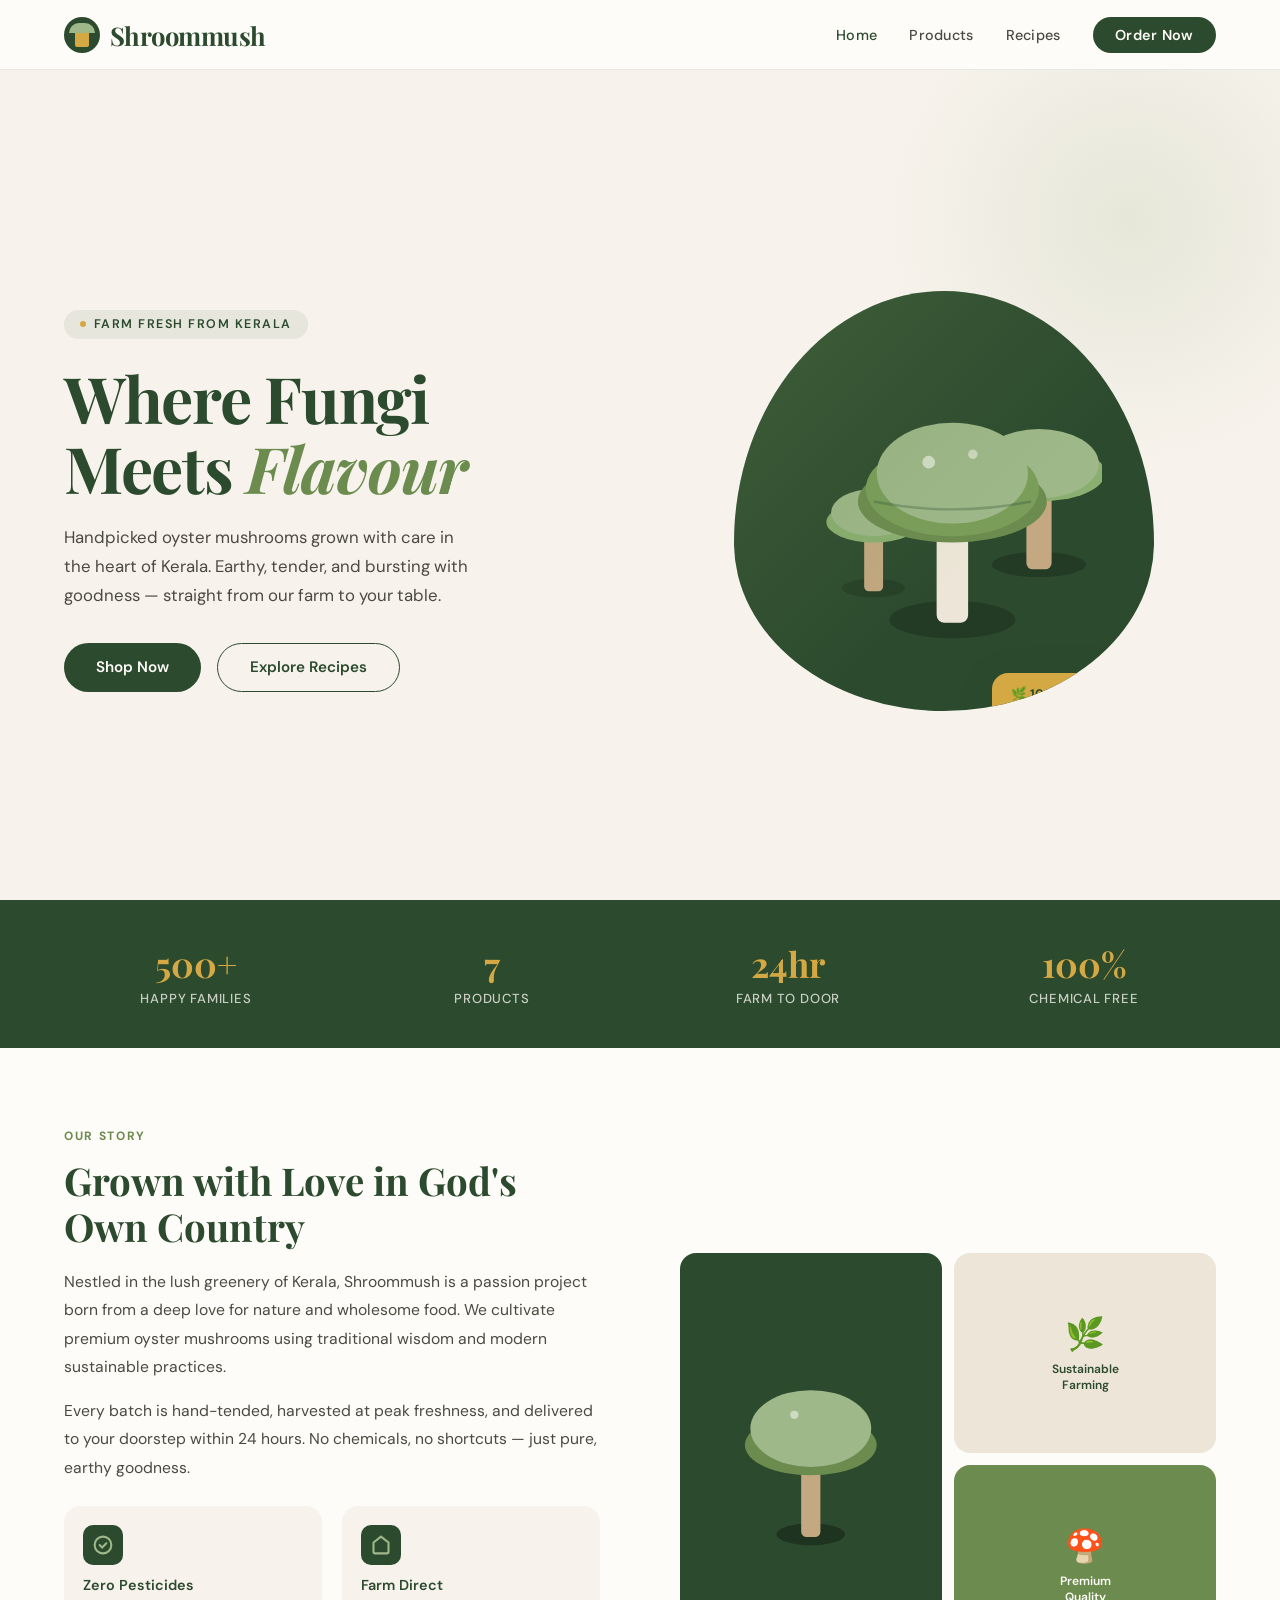
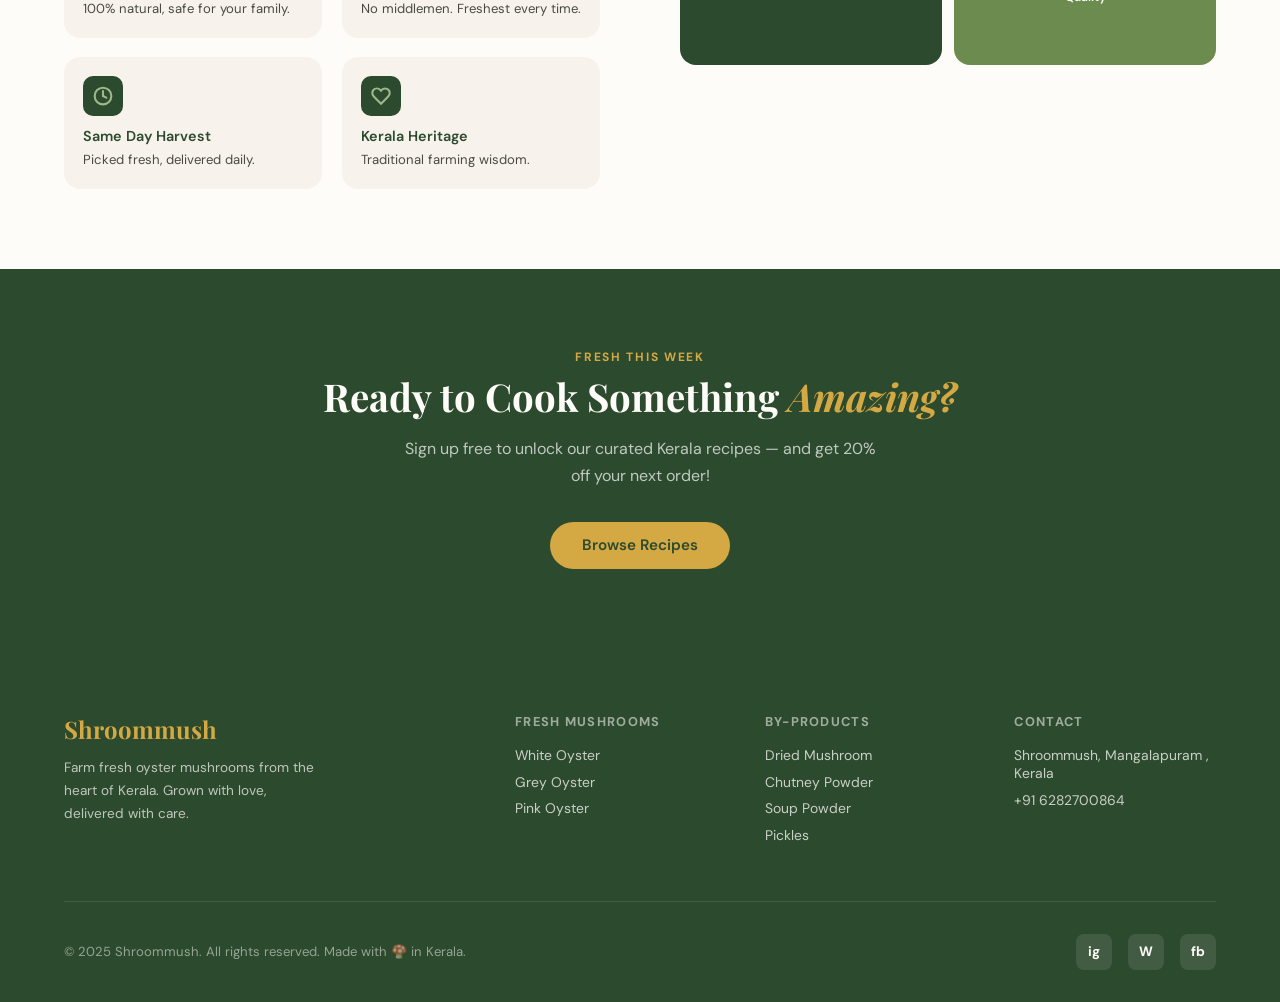
==== commit 70a64920: "Update product weights and prices for mushrooms" ====
--- a/index.html
+++ b/index.html
@@ -375,10 +375,10 @@
         <div class="product-info">
           <div class="product-name">White Oyster Mushrooms</div>
           <div class="product-desc">Classic white clusters with a delicate, mild flavour. Perfect for curries, stir-fries, and soups.</div>
-          <div class="product-weight">📦 250g | 500g | 1kg</div>
+          <div class="product-weight">📦 200g | 500g | 1kg</div>
           <div class="product-footer">
-            <div class="product-price">₹120 <span>/ 250g</span></div>
-            <a class="buy-btn" href="#" onclick="buyNow('White Oyster Mushrooms','₹120/250g');return false;"><svg viewBox="0 0 24 24"><path d="M17.472 14.382c-.297-.149-1.758-.867-2.03-.967-.273-.099-.471-.148-.67.15-.197.297-.767.966-.94 1.164-.173.199-.347.223-.644.075-.297-.15-1.255-.463-2.39-1.475-.883-.788-1.48-1.761-1.653-2.059-.173-.297-.018-.458.13-.606.134-.133.298-.347.446-.52.149-.174.198-.298.298-.497.099-.198.05-.371-.025-.52-.075-.149-.669-1.612-.916-2.207-.242-.579-.487-.5-.669-.51-.173-.008-.371-.01-.57-.01-.198 0-.52.074-.792.372-.272.297-1.04 1.016-1.04 2.479 0 1.462 1.065 2.875 1.213 3.074.149.198 2.096 3.2 5.077 4.487.709.306 1.262.489 1.694.625.712.227 1.36.195 1.871.118.571-.085 1.758-.719 2.006-1.413.248-.694.248-1.289.173-1.413-.074-.124-.272-.198-.57-.347z"/><path d="M12 0C5.373 0 0 5.373 0 12c0 2.124.558 4.115 1.531 5.838L.057 23.999l6.304-1.654A11.944 11.944 0 0 0 12 24c6.627 0 12-5.373 12-12S18.627 0 12 0zm0 22c-1.89 0-3.663-.522-5.18-1.43L3 21.892l1.347-4.698A10 10 0 0 1 2 12C2 6.477 6.477 2 12 2s10 4.477 10 10-4.477 10-10 10z"/></svg>Buy Now</a>
+            <div class="product-price">₹100 <span>/ 200g</span></div>
+            <a class="buy-btn" href="#" onclick="buyNow('White Oyster Mushrooms','₹100/200g');return false;"><svg viewBox="0 0 24 24"><path d="M17.472 14.382c-.297-.149-1.758-.867-2.03-.967-.273-.099-.471-.148-.67.15-.197.297-.767.966-.94 1.164-.173.199-.347.223-.644.075-.297-.15-1.255-.463-2.39-1.475-.883-.788-1.48-1.761-1.653-2.059-.173-.297-.018-.458.13-.606.134-.133.298-.347.446-.52.149-.174.198-.298.298-.497.099-.198.05-.371-.025-.52-.075-.149-.669-1.612-.916-2.207-.242-.579-.487-.5-.669-.51-.173-.008-.371-.01-.57-.01-.198 0-.52.074-.792.372-.272.297-1.04 1.016-1.04 2.479 0 1.462 1.065 2.875 1.213 3.074.149.198 2.096 3.2 5.077 4.487.709.306 1.262.489 1.694.625.712.227 1.36.195 1.871.118.571-.085 1.758-.719 2.006-1.413.248-.694.248-1.289.173-1.413-.074-.124-.272-.198-.57-.347z"/><path d="M12 0C5.373 0 0 5.373 0 12c0 2.124.558 4.115 1.531 5.838L.057 23.999l6.304-1.654A11.944 11.944 0 0 0 12 24c6.627 0 12-5.373 12-12S18.627 0 12 0zm0 22c-1.89 0-3.663-.522-5.18-1.43L3 21.892l1.347-4.698A10 10 0 0 1 2 12C2 6.477 6.477 2 12 2s10 4.477 10 10-4.477 10-10 10z"/></svg>Buy Now</a>
           </div>
         </div>
       </div>
@@ -390,10 +390,10 @@
         <div class="product-info">
           <div class="product-name">Grey Oyster Mushrooms</div>
           <div class="product-desc">Firm grey caps with a rich earthy depth. A chef favourite — wonderful sautéed with butter and garlic.</div>
-          <div class="product-weight">📦 250g | 500g | 1kg</div>
+          <div class="product-weight">📦 200g | 500g | 1kg</div>
           <div class="product-footer">
-            <div class="product-price">₹140 <span>/ 250g</span></div>
-            <a class="buy-btn" href="#" onclick="buyNow('Grey Oyster Mushrooms','₹140/250g');return false;"><svg viewBox="0 0 24 24"><path d="M17.472 14.382c-.297-.149-1.758-.867-2.03-.967-.273-.099-.471-.148-.67.15-.197.297-.767.966-.94 1.164-.173.199-.347.223-.644.075-.297-.15-1.255-.463-2.39-1.475-.883-.788-1.48-1.761-1.653-2.059-.173-.297-.018-.458.13-.606.134-.133.298-.347.446-.52.149-.174.198-.298.298-.497.099-.198.05-.371-.025-.52-.075-.149-.669-1.612-.916-2.207-.242-.579-.487-.5-.669-.51-.173-.008-.371-.01-.57-.01-.198 0-.52.074-.792.372-.272.297-1.04 1.016-1.04 2.479 0 1.462 1.065 2.875 1.213 3.074.149.198 2.096 3.2 5.077 4.487.709.306 1.262.489 1.694.625.712.227 1.36.195 1.871.118.571-.085 1.758-.719 2.006-1.413.248-.694.248-1.289.173-1.413-.074-.124-.272-.198-.57-.347z"/><path d="M12 0C5.373 0 0 5.373 0 12c0 2.124.558 4.115 1.531 5.838L.057 23.999l6.304-1.654A11.944 11.944 0 0 0 12 24c6.627 0 12-5.373 12-12S18.627 0 12 0zm0 22c-1.89 0-3.663-.522-5.18-1.43L3 21.892l1.347-4.698A10 10 0 0 1 2 12C2 6.477 6.477 2 12 2s10 4.477 10 10-4.477 10-10 10z"/></svg>Buy Now</a>
+            <div class="product-price">₹100 <span>/ 200g</span></div>
+            <a class="buy-btn" href="#" onclick="buyNow('Grey Oyster Mushrooms','₹100/250g');return false;"><svg viewBox="0 0 24 24"><path d="M17.472 14.382c-.297-.149-1.758-.867-2.03-.967-.273-.099-.471-.148-.67.15-.197.297-.767.966-.94 1.164-.173.199-.347.223-.644.075-.297-.15-1.255-.463-2.39-1.475-.883-.788-1.48-1.761-1.653-2.059-.173-.297-.018-.458.13-.606.134-.133.298-.347.446-.52.149-.174.198-.298.298-.497.099-.198.05-.371-.025-.52-.075-.149-.669-1.612-.916-2.207-.242-.579-.487-.5-.669-.51-.173-.008-.371-.01-.57-.01-.198 0-.52.074-.792.372-.272.297-1.04 1.016-1.04 2.479 0 1.462 1.065 2.875 1.213 3.074.149.198 2.096 3.2 5.077 4.487.709.306 1.262.489 1.694.625.712.227 1.36.195 1.871.118.571-.085 1.758-.719 2.006-1.413.248-.694.248-1.289.173-1.413-.074-.124-.272-.198-.57-.347z"/><path d="M12 0C5.373 0 0 5.373 0 12c0 2.124.558 4.115 1.531 5.838L.057 23.999l6.304-1.654A11.944 11.944 0 0 0 12 24c6.627 0 12-5.373 12-12S18.627 0 12 0zm0 22c-1.89 0-3.663-.522-5.18-1.43L3 21.892l1.347-4.698A10 10 0 0 1 2 12C2 6.477 6.477 2 12 2s10 4.477 10 10-4.477 10-10 10z"/></svg>Buy Now</a>
           </div>
         </div>
       </div>
@@ -405,10 +405,10 @@
         <div class="product-info">
           <div class="product-name">Pink Oyster Mushrooms</div>
           <div class="product-desc">Stunning pink clusters with meaty texture and bold umami — perfect for Kerala-style preparations and grills.</div>
-          <div class="product-weight">📦 250g | 500g | 1kg</div>
+          <div class="product-weight">📦 200g | 500g | 1kg</div>
           <div class="product-footer">
-            <div class="product-price">₹180 <span>/ 250g</span></div>
-            <a class="buy-btn" href="#" onclick="buyNow('Pink Oyster Mushrooms','₹180/250g');return false;"><svg viewBox="0 0 24 24"><path d="M17.472 14.382c-.297-.149-1.758-.867-2.03-.967-.273-.099-.471-.148-.67.15-.197.297-.767.966-.94 1.164-.173.199-.347.223-.644.075-.297-.15-1.255-.463-2.39-1.475-.883-.788-1.48-1.761-1.653-2.059-.173-.297-.018-.458.13-.606.134-.133.298-.347.446-.52.149-.174.198-.298.298-.497.099-.198.05-.371-.025-.52-.075-.149-.669-1.612-.916-2.207-.242-.579-.487-.5-.669-.51-.173-.008-.371-.01-.57-.01-.198 0-.52.074-.792.372-.272.297-1.04 1.016-1.04 2.479 0 1.462 1.065 2.875 1.213 3.074.149.198 2.096 3.2 5.077 4.487.709.306 1.262.489 1.694.625.712.227 1.36.195 1.871.118.571-.085 1.758-.719 2.006-1.413.248-.694.248-1.289.173-1.413-.074-.124-.272-.198-.57-.347z"/><path d="M12 0C5.373 0 0 5.373 0 12c0 2.124.558 4.115 1.531 5.838L.057 23.999l6.304-1.654A11.944 11.944 0 0 0 12 24c6.627 0 12-5.373 12-12S18.627 0 12 0zm0 22c-1.89 0-3.663-.522-5.18-1.43L3 21.892l1.347-4.698A10 10 0 0 1 2 12C2 6.477 6.477 2 12 2s10 4.477 10 10-4.477 10-10 10z"/></svg>Buy Now</a>
+            <div class="product-price">₹120 <span>/ 200g</span></div>
+            <a class="buy-btn" href="#" onclick="buyNow('Pink Oyster Mushrooms','₹120/250g');return false;"><svg viewBox="0 0 24 24"><path d="M17.472 14.382c-.297-.149-1.758-.867-2.03-.967-.273-.099-.471-.148-.67.15-.197.297-.767.966-.94 1.164-.173.199-.347.223-.644.075-.297-.15-1.255-.463-2.39-1.475-.883-.788-1.48-1.761-1.653-2.059-.173-.297-.018-.458.13-.606.134-.133.298-.347.446-.52.149-.174.198-.298.298-.497.099-.198.05-.371-.025-.52-.075-.149-.669-1.612-.916-2.207-.242-.579-.487-.5-.669-.51-.173-.008-.371-.01-.57-.01-.198 0-.52.074-.792.372-.272.297-1.04 1.016-1.04 2.479 0 1.462 1.065 2.875 1.213 3.074.149.198 2.096 3.2 5.077 4.487.709.306 1.262.489 1.694.625.712.227 1.36.195 1.871.118.571-.085 1.758-.719 2.006-1.413.248-.694.248-1.289.173-1.413-.074-.124-.272-.198-.57-.347z"/><path d="M12 0C5.373 0 0 5.373 0 12c0 2.124.558 4.115 1.531 5.838L.057 23.999l6.304-1.654A11.944 11.944 0 0 0 12 24c6.627 0 12-5.373 12-12S18.627 0 12 0zm0 22c-1.89 0-3.663-.522-5.18-1.43L3 21.892l1.347-4.698A10 10 0 0 1 2 12C2 6.477 6.477 2 12 2s10 4.477 10 10-4.477 10-10 10z"/></svg>Buy Now</a>
           </div>
         </div>
       </div>
@@ -515,7 +515,7 @@
         <div class="form-group"><label>Your Name *</label><input type="text" placeholder="e.g. Anitha Krishnan" required></div>
         <div class="form-group"><label>Phone Number *</label><input type="tel" placeholder="+91 98XXX XXXXX" required></div>
         <div class="form-group"><label>Email Address</label><input type="email" placeholder="you@email.com"></div>
-        <div class="form-group"><label>District *</label><select required><option value="">Select your district</option><option>Thrissur</option><option>Ernakulam</option><option>Palakkad</option><option>Malappuram</option><option>Kozhikode</option><option>Other</option></select></div>
+        <div class="form-group"><label>District *</label><select required><option value="">Select your district</option><option>Trivandrum</option><option>Kollam</option><option>Eranakulam</option><option>Trissur</option><option>Kozhikode</option><option>Other</option></select></div>
         <div class="form-group"><label>What would you like to order?</label><select><option value="">Select product</option><option>White Oyster Mushrooms</option><option>Grey Oyster Mushrooms</option><option>Pink Oyster Mushrooms</option><option>Dried Mushroom</option><option>Mushroom Chutney Powder</option><option>Mushroom Soup Powder</option><option>Mushroom Pickles</option><option>Bulk / Custom Order</option></select></div>
         <button type="submit" class="form-submit">Send Order Request 🍄</button>
       </form>
@@ -557,7 +557,7 @@
     <div class="footer-brand"><h3>Shroommush</h3><p>Farm fresh oyster mushrooms from the heart of Kerala. Grown with love, delivered with care.</p></div>
     <div class="footer-col"><h4>Fresh Mushrooms</h4><a onclick="showPage('products')">White Oyster</a><a onclick="showPage('products')">Grey Oyster</a><a onclick="showPage('products')">Pink Oyster</a></div>
     <div class="footer-col"><h4>By-Products</h4><a onclick="showPage('products')">Dried Mushroom</a><a onclick="showPage('products')">Chutney Powder</a><a onclick="showPage('products')">Soup Powder</a><a onclick="showPage('products')">Pickles</a></div>
-    <div class="footer-col"><h4>Contact</h4><a>Thrissur, Kerala</a><a>+91 98XXX XXXXX</a><a>hello@shroommush.in</a></div>
+    <div class="footer-col"><h4>Contact</h4><a>Shroommush, Mangalapuram , Kerala</a><a>+91 6282700864</a><a></a></div>
   </div>
   <div class="footer-bottom">
     <p>© 2025 Shroommush. All rights reserved. Made with 🍄 in Kerala.</p>
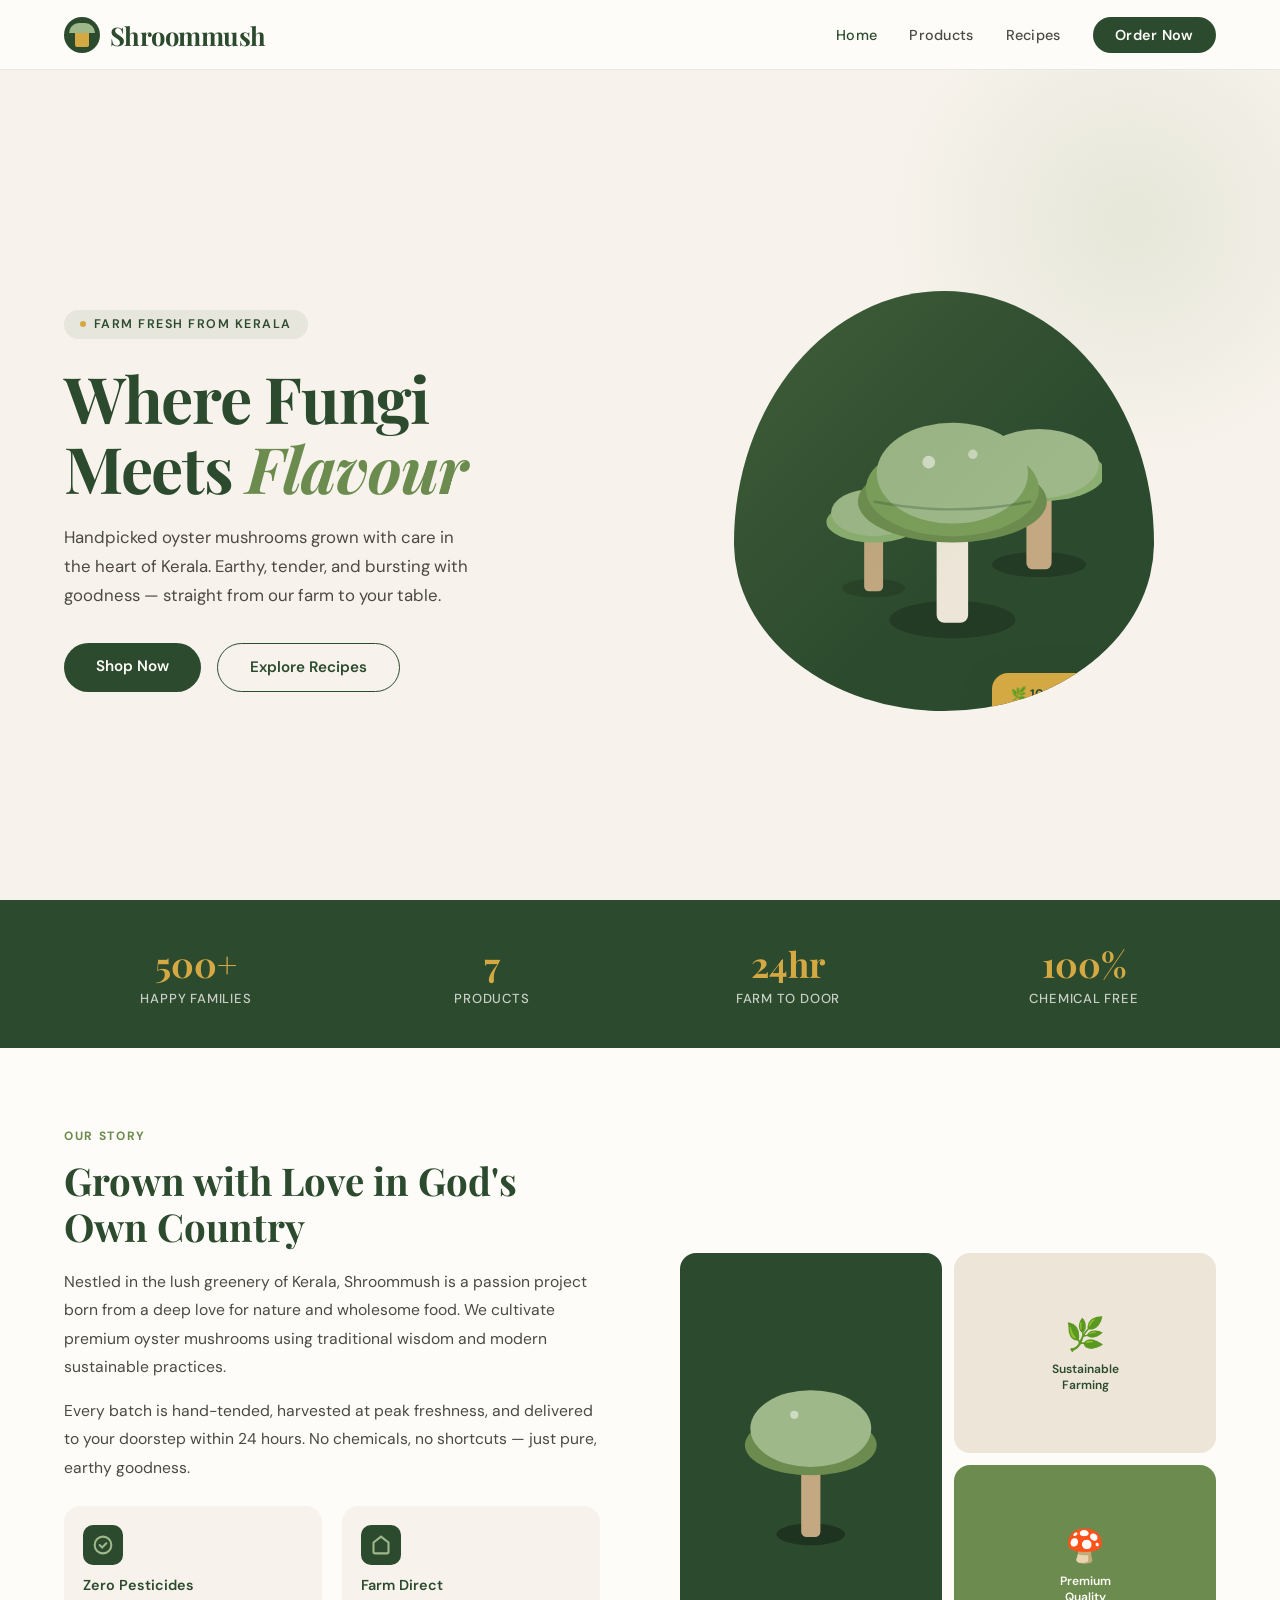
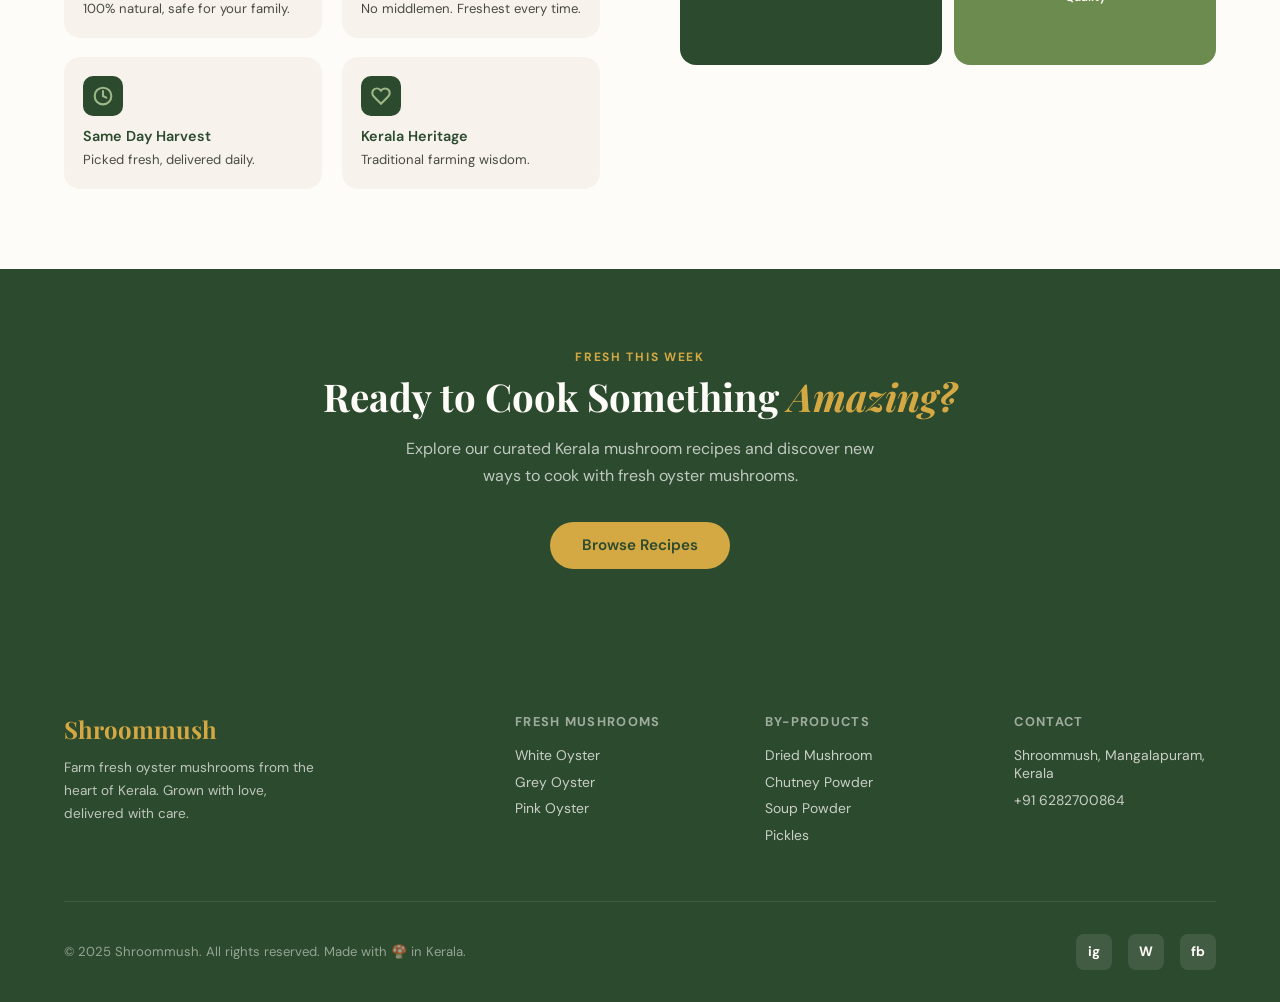
==== commit 9015e9f3: "Add files via upload" ====
--- a/index.html
+++ b/index.html
@@ -4,707 +4,124 @@
 <meta charset="UTF-8">
 <meta name="viewport" content="width=device-width, initial-scale=1.0">
 <title>Shroommush — Farm Fresh Oyster Mushrooms, Kerala</title>
-<link href="https://fonts.googleapis.com/css2?family=Playfair+Display:ital,wght@0,400;0,700;1,400&family=DM+Sans:wght@300;400;500;600&display=swap" rel="stylesheet">
-<style>
-  *, *::before, *::after { box-sizing: border-box; margin: 0; padding: 0; }
-  :root {
-    --cream: #F7F3EC; --cream-dark: #EDE6D8;
-    --forest: #2C4A2E; --forest-light: #3D6B40;
-    --moss: #6B8C4E; --white: #FEFCF8;
-    --ink: #1A1A18; --ink-light: #4A4A42;
-    --gold: #D4A843; --spore: #9FB88A;
-    --font-display: 'Playfair Display', Georgia, serif;
-    --font-body: 'DM Sans', system-ui, sans-serif;
-    --radius-lg: 16px;
-    --shadow: 0 8px 40px rgba(44,74,46,0.1);
-    --shadow-hover: 0 16px 60px rgba(44,74,46,0.18);
-    --nav-h: 70px;
-  }
-  html { scroll-behavior: smooth; }
-  body { font-family: var(--font-body); background: var(--white); color: var(--ink); overflow-x: hidden; }
-
-  /* DISCOUNT BANNER */
-  #discountBanner {
-    display: none; position: fixed; top: var(--nav-h); left: 0; right: 0; z-index: 98;
-    background: linear-gradient(135deg, #D4A843, #B8922E);
-    color: #1A1A18; padding: 0.65rem 4vw;
-    align-items: center; justify-content: center; gap: 12px; flex-wrap: wrap;
-    animation: slideDown 0.4s cubic-bezier(0.34,1.56,0.64,1);
-    box-shadow: 0 4px 20px rgba(212,168,67,0.35);
-  }
-  #discountBanner.show { display: flex; }
-  @keyframes slideDown { from { transform: translateY(-100%); opacity:0; } to { transform: translateY(0); opacity:1; } }
-  .banner-text { font-size: 0.88rem; font-weight: 600; text-align: center; }
-  .banner-code { background: rgba(0,0,0,0.18); border-radius: 5px; padding: 0.15rem 0.6rem; font-size: 0.82rem; font-weight: 800; letter-spacing: 0.1em; font-family: monospace; }
-  .banner-shop-btn { background: var(--forest); color: var(--white); border: none; border-radius: 20px; padding: 0.32rem 0.9rem; font-size: 0.8rem; font-weight: 700; cursor: pointer; font-family: var(--font-body); transition: background 0.2s; white-space: nowrap; }
-  .banner-shop-btn:hover { background: var(--forest-light); }
-  .banner-close { background: rgba(0,0,0,0.18); border: none; border-radius: 50%; width: 24px; height: 24px; cursor: pointer; font-size: 0.8rem; color: #1A1A18; display: flex; align-items: center; justify-content: center; flex-shrink: 0; }
-  .banner-close:hover { background: rgba(0,0,0,0.28); }
-
-  /* NAV */
-  nav { position: fixed; top: 0; left: 0; right: 0; z-index: 100; height: var(--nav-h); background: rgba(254,252,248,0.94); backdrop-filter: blur(12px); border-bottom: 1px solid rgba(44,74,46,0.1); display: flex; align-items: center; justify-content: space-between; padding: 0 5vw; }
-  .nav-logo { font-family: var(--font-display); font-size: 1.6rem; font-weight: 700; color: var(--forest); text-decoration: none; letter-spacing: -0.02em; display: flex; align-items: center; gap: 10px; cursor: pointer; }
-  .nav-logo span { display: inline-block; width: 36px; height: 36px; background: var(--forest); border-radius: 50%; position: relative; overflow: hidden; flex-shrink: 0; }
-  .nav-logo span::before { content: ''; position: absolute; bottom: 6px; left: 50%; transform: translateX(-50%); width: 14px; height: 16px; background: var(--gold); border-radius: 2px; }
-  .nav-logo span::after { content: ''; position: absolute; bottom: 20px; left: 50%; transform: translateX(-50%); width: 26px; height: 10px; background: var(--spore); border-radius: 30px 30px 0 0; }
-  .nav-links { display: flex; gap: 2rem; list-style: none; align-items: center; }
-  .nav-links a { font-size: 0.9rem; font-weight: 500; color: var(--ink-light); text-decoration: none; letter-spacing: 0.02em; transition: color 0.2s; cursor: pointer; }
-  .nav-links a:hover, .nav-links a.active { color: var(--forest); }
-  .nav-cta { background: var(--forest) !important; color: var(--white) !important; padding: 0.55rem 1.4rem; border-radius: 40px; font-weight: 600 !important; }
-  .nav-cta:hover { background: var(--forest-light) !important; }
-  .hamburger { display: none; flex-direction: column; gap: 5px; cursor: pointer; padding: 4px; background: none; border: none; }
-  .hamburger span { display: block; width: 24px; height: 2px; background: var(--forest); border-radius: 2px; }
-  .mobile-menu { display: none; position: fixed; top: var(--nav-h); left: 0; right: 0; background: var(--white); border-bottom: 1px solid rgba(44,74,46,0.1); padding: 1.5rem 5vw 2rem; z-index: 99; flex-direction: column; gap: 1.2rem; }
-  .mobile-menu.open { display: flex; }
-  .mobile-menu a { font-size: 1.1rem; font-weight: 500; color: var(--ink); text-decoration: none; padding: 0.5rem 0; border-bottom: 1px solid rgba(44,74,46,0.08); cursor: pointer; }
-
-  /* PAGES */
-  .page { display: none; padding-top: var(--nav-h); }
-  .page.active { display: block; }
-
-  /* HERO */
-  .hero { min-height: calc(100vh - var(--nav-h)); background: var(--cream); display: grid; grid-template-columns: 1fr 1fr; align-items: center; padding: 6rem 5vw 4rem; gap: 4rem; position: relative; overflow: hidden; }
-  .hero::before { content: ''; position: absolute; top: -100px; right: -100px; width: 500px; height: 500px; background: radial-gradient(circle, rgba(107,140,78,0.12) 0%, transparent 70%); border-radius: 50%; pointer-events: none; }
-  .hero-text { animation: fadeUp 0.8s ease both; }
-  .hero-eyebrow { display: inline-flex; align-items: center; gap: 8px; background: rgba(44,74,46,0.08); color: var(--forest); font-size: 0.78rem; font-weight: 600; letter-spacing: 0.12em; text-transform: uppercase; padding: 0.4rem 1rem; border-radius: 40px; margin-bottom: 1.5rem; }
-  .hero-eyebrow::before { content: ''; width: 6px; height: 6px; background: var(--gold); border-radius: 50%; }
-  .hero h1 { font-family: var(--font-display); font-size: clamp(2.8rem,5vw,4.2rem); line-height: 1.1; color: var(--forest); margin-bottom: 1.2rem; letter-spacing: -0.02em; }
-  .hero h1 em { color: var(--moss); font-style: italic; }
-  .hero p { font-size: 1.05rem; color: var(--ink-light); line-height: 1.75; max-width: 420px; margin-bottom: 2rem; }
-  .hero-btns { display: flex; gap: 1rem; flex-wrap: wrap; }
-  .btn-primary { background: var(--forest); color: var(--white); padding: 0.85rem 2rem; border-radius: 40px; font-size: 0.95rem; font-weight: 600; border: none; cursor: pointer; transition: background 0.2s, transform 0.15s; display: inline-block; text-decoration: none; font-family: var(--font-body); }
-  .btn-primary:hover { background: var(--forest-light); transform: translateY(-2px); }
-  .btn-outline { background: transparent; color: var(--forest); padding: 0.85rem 2rem; border-radius: 40px; border: 1.5px solid var(--forest); font-size: 0.95rem; font-weight: 600; cursor: pointer; transition: all 0.2s; display: inline-block; font-family: var(--font-body); }
-  .btn-outline:hover { background: var(--forest); color: var(--white); }
-  .hero-visual { display: flex; align-items: center; justify-content: center; animation: fadeUp 0.8s 0.2s ease both; }
-  .mushroom-showcase { width: min(420px,90%); aspect-ratio: 1; background: var(--forest); border-radius: 50% 50% 50% 50% / 60% 60% 40% 40%; position: relative; display: flex; align-items: center; justify-content: center; overflow: hidden; }
-  .mushroom-showcase::before { content: ''; position: absolute; inset: 0; background: linear-gradient(135deg,rgba(107,140,78,0.3) 0%,transparent 60%); }
-  .mushroom-art { width: 75%; height: 75%; }
-  .hero-badge { position: absolute; bottom: -20px; right: 20px; background: var(--gold); color: var(--forest); border-radius: var(--radius-lg); padding: 0.8rem 1.2rem; font-size: 0.78rem; font-weight: 700; text-align: center; box-shadow: var(--shadow); }
-
-  /* STATS */
-  .stats-bar { background: var(--forest); padding: 2.5rem 5vw; display: grid; grid-template-columns: repeat(auto-fit,minmax(150px,1fr)); gap: 2rem; text-align: center; }
-  .stat-item { color: var(--white); }
-  .stat-num { font-family: var(--font-display); font-size: 2.2rem; font-weight: 700; color: var(--gold); display: block; }
-  .stat-label { font-size: 0.82rem; font-weight: 500; opacity: 0.75; letter-spacing: 0.06em; text-transform: uppercase; }
-
-  /* ABOUT */
-  .about-strip { padding: 5rem 5vw; background: var(--white); display: grid; grid-template-columns: 1fr 1fr; gap: 5rem; align-items: center; }
-  .section-tag { font-size: 0.75rem; font-weight: 700; letter-spacing: 0.14em; text-transform: uppercase; color: var(--moss); margin-bottom: 0.8rem; display: block; }
-  .section-h2 { font-family: var(--font-display); font-size: clamp(1.8rem,3vw,2.6rem); line-height: 1.2; color: var(--forest); margin-bottom: 1.2rem; }
-  .body-text { color: var(--ink-light); line-height: 1.8; font-size: 0.98rem; margin-bottom: 1rem; }
-  .features-grid { display: grid; grid-template-columns: 1fr 1fr; gap: 1.2rem; margin-top: 1.5rem; }
-  .feature-card { background: var(--cream); border-radius: var(--radius-lg); padding: 1.2rem; }
-  .feature-icon { width: 40px; height: 40px; background: var(--forest); border-radius: 10px; display: flex; align-items: center; justify-content: center; margin-bottom: 0.7rem; }
-  .feature-card h4 { font-weight: 600; font-size: 0.9rem; color: var(--forest); margin-bottom: 0.3rem; }
-  .feature-card p { font-size: 0.82rem; color: var(--ink-light); line-height: 1.5; }
-  .mosaic { display: grid; grid-template-columns: 1fr 1fr; grid-template-rows: 200px 200px; gap: 12px; }
-  .mosaic-block { border-radius: var(--radius-lg); overflow: hidden; }
-  .mosaic-block:first-child { grid-row: 1/3; background: var(--forest); display: flex; align-items: center; justify-content: center; }
-  .mosaic-block:nth-child(2) { background: var(--cream-dark); display: flex; align-items: center; justify-content: center; flex-direction: column; gap: 6px; }
-  .mosaic-block:nth-child(3) { background: var(--moss); display: flex; align-items: center; justify-content: center; flex-direction: column; gap: 6px; }
-
-  /* PAGE HERO */
-  .page-hero { background: var(--cream); padding: 5rem 5vw 4rem; text-align: center; }
-  .page-hero h1 { font-family: var(--font-display); font-size: clamp(2.2rem,4vw,3.5rem); color: var(--forest); margin-bottom: 0.8rem; }
-  .page-hero p { color: var(--ink-light); max-width: 540px; margin: 0 auto; font-size: 1rem; line-height: 1.7; }
-
-  /* PRODUCTS */
-  .products-section { padding: 4rem 5vw 5rem; background: var(--white); }
-  .products-filter { display: flex; gap: 0.7rem; flex-wrap: wrap; margin-bottom: 2.5rem; justify-content: center; }
-  .filter-btn { background: transparent; border: 1.5px solid var(--cream-dark); color: var(--ink-light); padding: 0.5rem 1.3rem; border-radius: 40px; font-size: 0.85rem; font-weight: 500; cursor: pointer; transition: all 0.2s; font-family: var(--font-body); }
-  .filter-btn.active, .filter-btn:hover { background: var(--forest); border-color: var(--forest); color: var(--white); }
-  .products-grid { display: grid; grid-template-columns: repeat(auto-fill,minmax(255px,1fr)); gap: 1.8rem; }
-  .product-card { background: var(--white); border-radius: var(--radius-lg); border: 1px solid rgba(44,74,46,0.1); overflow: hidden; transition: transform 0.25s, box-shadow 0.25s; }
-  .product-card:hover { transform: translateY(-6px); box-shadow: var(--shadow-hover); }
-  .product-img { height: 185px; display: flex; align-items: center; justify-content: center; position: relative; overflow: hidden; }
-  .product-badge { position: absolute; top: 12px; left: 12px; background: var(--gold); color: var(--forest); font-size: 0.7rem; font-weight: 700; padding: 0.25rem 0.7rem; border-radius: 40px; text-transform: uppercase; letter-spacing: 0.05em; }
-  .product-info { padding: 1.3rem; }
-  .product-name { font-family: var(--font-display); font-size: 1.12rem; font-weight: 700; color: var(--forest); margin-bottom: 0.35rem; }
-  .product-desc { font-size: 0.83rem; color: var(--ink-light); line-height: 1.6; margin-bottom: 0.6rem; }
-  .product-weight { font-size: 0.76rem; color: var(--moss); font-weight: 600; margin-bottom: 0.9rem; }
-  .product-footer { display: flex; align-items: center; justify-content: space-between; gap: 8px; }
-  .product-price { font-size: 1.05rem; font-weight: 700; color: var(--forest); }
-  .product-price span { font-size: 0.76rem; font-weight: 400; color: var(--ink-light); }
-
-  /* WhatsApp Buy Button */
-  .buy-btn {
-    background: #25D366; color: #fff;
-    border: none; border-radius: 40px; padding: 0.52rem 1.1rem;
-    font-size: 0.83rem; font-weight: 700; cursor: pointer;
-    transition: background 0.2s, transform 0.15s; font-family: var(--font-body);
-    display: inline-flex; align-items: center; gap: 5px; text-decoration: none;
-    white-space: nowrap;
-  }
-  .buy-btn:hover { background: #1DA855; transform: translateY(-1px); }
-  .buy-btn svg { width: 15px; height: 15px; flex-shrink: 0; fill: #fff; }
-
-  /* RECIPES */
-  .recipes-grid { display: grid; grid-template-columns: repeat(auto-fill,minmax(300px,1fr)); gap: 2rem; padding: 4rem 5vw; }
-  .recipe-card { background: var(--white); border-radius: var(--radius-lg); border: 1px solid rgba(44,74,46,0.1); overflow: hidden; transition: transform 0.25s, box-shadow 0.25s; }
-  .recipe-card:hover { transform: translateY(-5px); box-shadow: var(--shadow-hover); }
-  .recipe-img { height: 190px; display: flex; align-items: center; justify-content: center; font-size: 3.5rem; position: relative; }
-  .recipe-meta-tags { position: absolute; bottom: 12px; left: 12px; display: flex; gap: 6px; }
-  .tag { background: rgba(254,252,248,0.9); color: var(--forest); font-size: 0.7rem; font-weight: 600; padding: 0.2rem 0.6rem; border-radius: 40px; }
-  .recipe-info { padding: 1.3rem; }
-  .recipe-name { font-family: var(--font-display); font-size: 1.12rem; font-weight: 700; color: var(--forest); margin-bottom: 0.35rem; }
-  .recipe-desc { font-size: 0.84rem; color: var(--ink-light); line-height: 1.6; margin-bottom: 0.9rem; }
-  .recipe-stats { display: flex; gap: 1rem; margin-bottom: 1.1rem; }
-  .recipe-stat { font-size: 0.77rem; color: var(--ink-light); }
-  .recipe-stat strong { color: var(--forest); }
-  .view-recipe-btn { width: 100%; background: var(--cream); color: var(--forest); border: 1.5px solid rgba(44,74,46,0.2); border-radius: 40px; padding: 0.68rem; font-size: 0.88rem; font-weight: 600; cursor: pointer; transition: all 0.2s; font-family: var(--font-body); }
-  .view-recipe-btn:hover { background: var(--forest); color: var(--white); border-color: var(--forest); }
-
-  /* MODAL */
-  .modal-overlay { display: none; position: fixed; inset: 0; z-index: 200; background: rgba(26,26,24,0.65); backdrop-filter: blur(4px); align-items: center; justify-content: center; padding: 1rem; }
-  .modal-overlay.open { display: flex; }
-  .modal-box { background: var(--white); border-radius: 24px; width: 100%; max-width: 490px; max-height: 90vh; overflow-y: auto; padding: 2.5rem; position: relative; animation: modalIn 0.3s ease; }
-  @keyframes modalIn { from { transform: scale(0.94) translateY(20px); opacity:0; } to { transform: scale(1) translateY(0); opacity:1; } }
-  .modal-close { position: absolute; top: 1.2rem; right: 1.2rem; background: var(--cream); border: none; width: 33px; height: 33px; border-radius: 50%; cursor: pointer; font-size: 0.95rem; display: flex; align-items: center; justify-content: center; color: var(--ink); }
-  .modal-close:hover { background: var(--cream-dark); }
-  .lead-form-header { margin-bottom: 1.5rem; }
-  .lead-form-header h3 { font-family: var(--font-display); font-size: 1.4rem; color: var(--forest); margin-bottom: 0.4rem; }
-  .lead-form-header p { font-size: 0.87rem; color: var(--ink-light); line-height: 1.65; }
-  .discount-pill { display: inline-block; background: rgba(212,168,67,0.15); color: #8B6200; border: 1px solid rgba(212,168,67,0.4); border-radius: 20px; padding: 0.3rem 0.9rem; font-size: 0.78rem; font-weight: 700; margin-bottom: 1rem; }
-  .form-group { margin-bottom: 1rem; }
-  .form-group label { display: block; font-size: 0.82rem; font-weight: 600; color: var(--ink); margin-bottom: 0.35rem; }
-  .form-group input { width: 100%; padding: 0.72rem 1rem; border: 1.5px solid rgba(44,74,46,0.2); border-radius: 10px; font-size: 0.93rem; font-family: var(--font-body); color: var(--ink); background: var(--white); transition: border-color 0.2s; outline: none; }
-  .form-group input:focus { border-color: var(--forest); }
-  .form-submit { width: 100%; background: var(--forest); color: var(--white); border: none; border-radius: 40px; padding: 0.9rem; font-size: 0.97rem; font-weight: 600; cursor: pointer; transition: background 0.2s; font-family: var(--font-body); margin-top: 0.2rem; }
-  .form-submit:hover { background: var(--forest-light); }
-  .form-submit:disabled { opacity: 0.7; cursor: not-allowed; }
-  .success-msg { display: none; text-align: center; padding: 0.8rem 1rem; background: rgba(107,140,78,0.12); border-radius: 10px; color: var(--forest); font-weight: 600; margin-bottom: 1rem; font-size: 0.88rem; line-height: 1.5; }
-  .success-msg.show { display: block; }
-  .recipe-full-content { display: none; margin-top: 1.5rem; padding-top: 1.5rem; border-top: 1px solid rgba(44,74,46,0.1); }
-  .recipe-full-content.visible { display: block; }
-  .recipe-full-content h4 { font-family: var(--font-display); font-size: 1.05rem; color: var(--forest); margin-bottom: 0.7rem; }
-  .recipe-full-content ul, .recipe-full-content ol { padding-left: 1.4rem; color: var(--ink-light); font-size: 0.87rem; line-height: 1.85; margin-bottom: 1.2rem; }
-  .tip-box { background: var(--cream); border-radius: 12px; padding: 1rem; margin-top: 0.5rem; }
-  .tip-box strong { color: var(--forest); font-size: 0.84rem; }
-  .tip-box p { font-size: 0.82rem; color: var(--ink-light); margin-top: 0.3rem; line-height: 1.6; }
-
-  /* CONTACT */
-  .contact-section { padding: 5rem 5vw; display: grid; grid-template-columns: 1fr 1fr; gap: 5rem; align-items: start; max-width: 1100px; margin: 0 auto; }
-  .contact-item { display: flex; gap: 1rem; align-items: flex-start; margin-bottom: 1.5rem; }
-  .contact-icon { width: 44px; height: 44px; background: var(--cream); border-radius: 10px; display: flex; align-items: center; justify-content: center; font-size: 1.2rem; flex-shrink: 0; }
-  .contact-item h4 { font-weight: 600; font-size: 0.9rem; color: var(--forest); }
-  .contact-item p { font-size: 0.85rem; color: var(--ink-light); line-height: 1.5; margin-top: 2px; }
-  .contact-form-box { background: var(--cream); border-radius: 24px; padding: 2.5rem; }
-  .contact-form-box h3 { font-family: var(--font-display); font-size: 1.4rem; color: var(--forest); margin-bottom: 0.4rem; }
-  .contact-form-box > p { font-size: 0.87rem; color: var(--ink-light); margin-bottom: 1.5rem; }
-  .form-group select { width: 100%; padding: 0.72rem 1rem; border: 1.5px solid rgba(44,74,46,0.2); border-radius: 10px; font-size: 0.93rem; font-family: var(--font-body); color: var(--ink); background: var(--white); outline: none; }
-
-  /* FOOTER */
-  footer { background: var(--forest); color: var(--white); padding: 4rem 5vw 2rem; }
-  .footer-grid { display: grid; grid-template-columns: 2fr 1fr 1fr 1fr; gap: 3rem; margin-bottom: 3rem; }
-  .footer-brand h3 { font-family: var(--font-display); font-size: 1.5rem; color: var(--gold); margin-bottom: 0.7rem; }
-  .footer-brand p { font-size: 0.85rem; opacity: 0.7; line-height: 1.7; max-width: 260px; }
-  .footer-col h4 { font-size: 0.8rem; font-weight: 700; letter-spacing: 0.1em; text-transform: uppercase; opacity: 0.55; margin-bottom: 1rem; }
-  .footer-col a { display: block; font-size: 0.87rem; opacity: 0.75; color: var(--white); text-decoration: none; margin-bottom: 0.55rem; cursor: pointer; transition: opacity 0.2s; }
-  .footer-col a:hover { opacity: 1; }
-  .footer-bottom { border-top: 1px solid rgba(255,255,255,0.1); padding-top: 2rem; display: flex; justify-content: space-between; align-items: center; flex-wrap: wrap; gap: 1rem; }
-  .footer-bottom p { font-size: 0.82rem; opacity: 0.5; }
-  .social-links { display: flex; gap: 1rem; }
-  .social-link { width: 36px; height: 36px; background: rgba(255,255,255,0.1); border-radius: 8px; display: flex; align-items: center; justify-content: center; color: var(--white); font-size: 0.85rem; cursor: pointer; transition: background 0.2s; text-decoration: none; font-weight: 700; }
-  .social-link:hover { background: rgba(255,255,255,0.2); }
-
-  /* TOAST */
-  .toast { position: fixed; bottom: 2rem; right: 2rem; z-index: 300; background: var(--forest); color: var(--white); padding: 1rem 1.5rem; border-radius: 12px; font-size: 0.88rem; font-weight: 500; box-shadow: var(--shadow); transform: translateY(120px); opacity: 0; transition: all 0.4s cubic-bezier(0.34,1.56,0.64,1); max-width: 310px; pointer-events: none; }
-  .toast.show { transform: translateY(0); opacity: 1; }
-  .spinner { display: inline-block; width: 14px; height: 14px; border: 2px solid rgba(255,255,255,0.35); border-top-color: #fff; border-radius: 50%; animation: spin 0.7s linear infinite; vertical-align: middle; margin-left: 6px; }
-  @keyframes spin { to { transform: rotate(360deg); } }
-  @keyframes fadeUp { from { opacity:0; transform: translateY(30px); } to { opacity:1; transform: translateY(0); } }
-
-  .pc-white { background: linear-gradient(135deg,#EEEEED,#D2D2CE); }
-  .pc-grey { background: linear-gradient(135deg,#D5D8DE,#ACAEB8); }
-  .pc-pink { background: linear-gradient(135deg,#EDD8E5,#D4A8C5); }
-  .pc-dried { background: linear-gradient(135deg,#ECE0C5,#CCAA78); }
-  .pc-chutney { background: linear-gradient(135deg,#E8DEC8,#C5A868); }
-  .pc-soup { background: linear-gradient(135deg,#D8E5EC,#A0C0CC); }
-  .pc-pickle { background: linear-gradient(135deg,#EDD5C0,#C8956A); }
-  .rc1 { background: linear-gradient(135deg,#2C4A2E,#3D6B40); }
-  .rc2 { background: linear-gradient(135deg,#4A3A2C,#6B5540); }
-  .rc3 { background: linear-gradient(135deg,#2C3A4A,#40556A); }
-  .rc4 { background: linear-gradient(135deg,#3A2C4A,#554060); }
-  .rc5 { background: linear-gradient(135deg,#4A4A2C,#646440); }
-  .rc6 { background: linear-gradient(135deg,#2C4A44,#406B64); }
-
-  @media (max-width: 768px) {
-    .nav-links { display: none; }
-    .hamburger { display: flex; }
-    .hero { grid-template-columns: 1fr; padding: 3rem 5vw 4rem; text-align: center; }
-    .hero-visual { order: -1; }
-    .hero p { margin: 0 auto 2rem; }
-    .hero-btns { justify-content: center; }
-    .mushroom-showcase { width: 240px; }
-    .about-strip { grid-template-columns: 1fr; gap: 2.5rem; }
-    .mosaic { display: none; }
-    .contact-section { grid-template-columns: 1fr; gap: 2rem; }
-    .footer-grid { grid-template-columns: 1fr 1fr; gap: 2rem; }
-    .footer-brand { grid-column: 1/-1; }
-  }
-  @media (max-width: 480px) {
-    .footer-grid { grid-template-columns: 1fr; }
-    .features-grid { grid-template-columns: 1fr; }
-    .hero-btns { flex-direction: column; align-items: center; }
-    .modal-box { padding: 1.8rem; }
-  }
-</style>
+<link rel="stylesheet" href="style.css">
 </head>
 <body>
 
 <!-- DISCOUNT BANNER -->
 <div id="discountBanner">
   <span class="banner-text">🎉 <strong>Get up to 20% OFF</strong> on your next direct purchase! Use code <span class="banner-code">SHROOM20</span> on WhatsApp</span>
-  <button class="banner-shop-btn" onclick="showPage('products');hideBanner()">Shop Now</button>
+  <a class="banner-shop-btn" href="products.html" onclick="hideBanner()">Shop Now</a>
   <button class="banner-close" onclick="hideBanner()" aria-label="Close">✕</button>
 </div>
 
 <!-- NAV -->
 <nav>
-  <div class="nav-logo" onclick="showPage('home')"><span></span>Shroommush</div>
-  <ul class="nav-links" id="navLinks">
-    <li><a onclick="showPage('home')" class="active" id="nav-home">Home</a></li>
-    <li><a onclick="showPage('products')" id="nav-products">Products</a></li>
-    <li><a onclick="showPage('recipes')" id="nav-recipes">Recipes</a></li>
-    <li><a onclick="showPage('contact')" class="nav-cta" id="nav-contact">Order Now</a></li>
+  <a class="nav-logo" href="index.html"><span></span>Shroommush</a>
+  <ul class="nav-links">
+    <li><a href="index.html" class="active">Home</a></li>
+    <li><a href="products.html">Products</a></li>
+    <li><a href="recipes.html">Recipes</a></li>
+    <li><a href="contact.html" class="nav-cta">Order Now</a></li>
   </ul>
   <button class="hamburger" onclick="toggleMenu()"><span></span><span></span><span></span></button>
 </nav>
 <div class="mobile-menu" id="mobileMenu">
-  <a onclick="showPage('home');toggleMenu()">Home</a>
-  <a onclick="showPage('products');toggleMenu()">Products</a>
-  <a onclick="showPage('recipes');toggleMenu()">Recipes</a>
-  <a onclick="showPage('contact');toggleMenu()">Order Now</a>
+  <a href="index.html">Home</a>
+  <a href="products.html">Products</a>
+  <a href="recipes.html">Recipes</a>
+  <a href="contact.html">Order Now</a>
 </div>
 
-<!-- HOME -->
-<div class="page active" id="page-home">
-  <section class="hero">
-    <div class="hero-text">
-      <div class="hero-eyebrow">Farm Fresh from Kerala</div>
-      <h1>Where Fungi<br>Meets <em>Flavour</em></h1>
-      <p>Handpicked oyster mushrooms grown with care in the heart of Kerala. Earthy, tender, and bursting with goodness — straight from our farm to your table.</p>
-      <div class="hero-btns">
-        <button class="btn-primary" onclick="showPage('products')">Shop Now</button>
-        <button class="btn-outline" onclick="showPage('recipes')">Explore Recipes</button>
+<!-- HERO -->
+<section class="hero">
+  <div class="hero-text">
+    <div class="hero-eyebrow">Farm Fresh from Kerala</div>
+    <h1>Where Fungi<br>Meets <em>Flavour</em></h1>
+    <p>Handpicked oyster mushrooms grown with care in the heart of Kerala. Earthy, tender, and bursting with goodness — straight from our farm to your table.</p>
+    <div class="hero-btns">
+      <a href="products.html" class="btn-primary">Shop Now</a>
+      <a href="recipes.html" class="btn-outline">Explore Recipes</a>
+    </div>
+  </div>
+  <div class="hero-visual">
+    <div class="mushroom-showcase">
+      <div class="mushroom-art">
+        <svg viewBox="0 0 200 200" xmlns="http://www.w3.org/2000/svg" style="width:100%;height:100%">
+          <ellipse cx="160" cy="140" rx="30" ry="8" fill="rgba(0,0,0,0.2)"/>
+          <rect x="152" y="85" width="16" height="58" rx="4" fill="#C4A882"/>
+          <ellipse cx="160" cy="82" rx="42" ry="18" fill="#8AAF70"/>
+          <ellipse cx="160" cy="76" rx="38" ry="22" fill="#9FB88A"/>
+          <ellipse cx="55" cy="155" rx="20" ry="6" fill="rgba(0,0,0,0.15)"/>
+          <rect x="49" y="115" width="12" height="42" rx="3" fill="#C4A882"/>
+          <ellipse cx="55" cy="113" rx="30" ry="13" fill="#8AAF70"/>
+          <ellipse cx="55" cy="107" rx="27" ry="15" fill="#9FB88A"/>
+          <ellipse cx="105" cy="175" rx="40" ry="12" fill="rgba(0,0,0,0.2)"/>
+          <rect x="95" y="105" width="20" height="72" rx="5" fill="#EDE6D8"/>
+          <ellipse cx="105" cy="100" rx="60" ry="26" fill="#6B8C4E"/>
+          <ellipse cx="105" cy="92" rx="55" ry="30" fill="#7A9E5A"/>
+          <ellipse cx="105" cy="82" rx="48" ry="32" fill="#9FB88A"/>
+          <path d="M 55 100 Q 105 110 155 100" stroke="rgba(44,74,46,0.3)" stroke-width="1.5" fill="none"/>
+          <circle cx="90" cy="75" r="4" fill="rgba(254,252,248,0.6)"/>
+          <circle cx="118" cy="70" r="3" fill="rgba(254,252,248,0.5)"/>
+        </svg>
       </div>
+      <div class="hero-badge">🌿 100% Organic<br>Kerala Grown</div>
     </div>
-    <div class="hero-visual">
-      <div class="mushroom-showcase">
-        <div class="mushroom-art">
-          <svg viewBox="0 0 200 200" xmlns="http://www.w3.org/2000/svg" style="width:100%;height:100%">
-            <ellipse cx="160" cy="140" rx="30" ry="8" fill="rgba(0,0,0,0.2)"/>
-            <rect x="152" y="85" width="16" height="58" rx="4" fill="#C4A882"/>
-            <ellipse cx="160" cy="82" rx="42" ry="18" fill="#8AAF70"/>
-            <ellipse cx="160" cy="76" rx="38" ry="22" fill="#9FB88A"/>
-            <ellipse cx="55" cy="155" rx="20" ry="6" fill="rgba(0,0,0,0.15)"/>
-            <rect x="49" y="115" width="12" height="42" rx="3" fill="#C4A882"/>
-            <ellipse cx="55" cy="113" rx="30" ry="13" fill="#8AAF70"/>
-            <ellipse cx="55" cy="107" rx="27" ry="15" fill="#9FB88A"/>
-            <ellipse cx="105" cy="175" rx="40" ry="12" fill="rgba(0,0,0,0.2)"/>
-            <rect x="95" y="105" width="20" height="72" rx="5" fill="#EDE6D8"/>
-            <ellipse cx="105" cy="100" rx="60" ry="26" fill="#6B8C4E"/>
-            <ellipse cx="105" cy="92" rx="55" ry="30" fill="#7A9E5A"/>
-            <ellipse cx="105" cy="82" rx="48" ry="32" fill="#9FB88A"/>
-            <path d="M 55 100 Q 105 110 155 100" stroke="rgba(44,74,46,0.3)" stroke-width="1.5" fill="none"/>
-            <circle cx="90" cy="75" r="4" fill="rgba(254,252,248,0.6)"/>
-            <circle cx="118" cy="70" r="3" fill="rgba(254,252,248,0.5)"/>
-          </svg>
-        </div>
-        <div class="hero-badge">🌿 100% Organic<br>Kerala Grown</div>
-      </div>
-    </div>
-  </section>
+  </div>
+</section>
 
-  <div class="stats-bar">
-    <div class="stat-item"><span class="stat-num">500+</span><span class="stat-label">Happy Families</span></div>
-    <div class="stat-item"><span class="stat-num">7</span><span class="stat-label">Products</span></div>
-    <div class="stat-item"><span class="stat-num">24hr</span><span class="stat-label">Farm to Door</span></div>
-    <div class="stat-item"><span class="stat-num">100%</span><span class="stat-label">Chemical Free</span></div>
-  </div>
-
-  <section class="about-strip">
-    <div>
-      <span class="section-tag">Our Story</span>
-      <h2 class="section-h2">Grown with Love in God's Own Country</h2>
-      <p class="body-text">Nestled in the lush greenery of Kerala, Shroommush is a passion project born from a deep love for nature and wholesome food. We cultivate premium oyster mushrooms using traditional wisdom and modern sustainable practices.</p>
-      <p class="body-text">Every batch is hand-tended, harvested at peak freshness, and delivered to your doorstep within 24 hours. No chemicals, no shortcuts — just pure, earthy goodness.</p>
-      <div class="features-grid">
-        <div class="feature-card"><div class="feature-icon"><svg width="20" height="20" viewBox="0 0 24 24" fill="none" stroke="#9FB88A" stroke-width="2.5" stroke-linecap="round"><circle cx="12" cy="12" r="10"/><path d="M8 12l3 3 5-5"/></svg></div><h4>Zero Pesticides</h4><p>100% natural, safe for your family.</p></div>
-        <div class="feature-card"><div class="feature-icon"><svg width="20" height="20" viewBox="0 0 24 24" fill="none" stroke="#9FB88A" stroke-width="2.5" stroke-linecap="round"><path d="M3 9l9-7 9 7v11a2 2 0 0 1-2 2H5a2 2 0 0 1-2-2z"/></svg></div><h4>Farm Direct</h4><p>No middlemen. Freshest every time.</p></div>
-        <div class="feature-card"><div class="feature-icon"><svg width="20" height="20" viewBox="0 0 24 24" fill="none" stroke="#9FB88A" stroke-width="2.5" stroke-linecap="round"><circle cx="12" cy="12" r="10"/><polyline points="12 6 12 12 16 14"/></svg></div><h4>Same Day Harvest</h4><p>Picked fresh, delivered daily.</p></div>
-        <div class="feature-card"><div class="feature-icon"><svg width="20" height="20" viewBox="0 0 24 24" fill="none" stroke="#9FB88A" stroke-width="2.5" stroke-linecap="round"><path d="M20.84 4.61a5.5 5.5 0 0 0-7.78 0L12 5.67l-1.06-1.06a5.5 5.5 0 0 0-7.78 7.78l1.06 1.06L12 21.23l7.78-7.78 1.06-1.06a5.5 5.5 0 0 0 0-7.78z"/></svg></div><h4>Kerala Heritage</h4><p>Traditional farming wisdom.</p></div>
-      </div>
-    </div>
-    <div class="mosaic">
-      <div class="mosaic-block"><svg viewBox="0 0 120 240" style="width:80%;height:80%"><ellipse cx="60" cy="175" rx="25" ry="8" fill="rgba(0,0,0,0.3)"/><rect x="53" y="115" width="14" height="62" rx="4" fill="#C4A882"/><ellipse cx="60" cy="110" rx="48" ry="22" fill="#6B8C4E"/><ellipse cx="60" cy="98" rx="44" ry="28" fill="#9FB88A"/><circle cx="48" cy="88" r="3" fill="rgba(254,252,248,0.5)"/></svg></div>
-      <div class="mosaic-block"><span style="font-size:2rem">🌿</span><span style="font-size:0.75rem;font-weight:600;color:var(--forest);text-align:center">Sustainable<br>Farming</span></div>
-      <div class="mosaic-block"><span style="font-size:2rem">🍄</span><span style="font-size:0.75rem;font-weight:600;color:var(--white);text-align:center">Premium<br>Quality</span></div>
-    </div>
-  </section>
-
-  <section style="background:var(--forest);padding:5rem 5vw;text-align:center">
-    <span class="section-tag" style="color:var(--gold);display:block;margin-bottom:0.5rem">Fresh This Week</span>
-    <h2 class="section-h2" style="color:var(--white);margin:0 auto 1rem">Ready to Cook Something <em style="color:var(--gold)">Amazing?</em></h2>
-    <p style="color:rgba(255,255,255,0.7);max-width:480px;margin:0 auto 2rem;line-height:1.7">Sign up free to unlock our curated Kerala recipes — and get 20% off your next order!</p>
-    <button class="btn-primary" onclick="showPage('recipes')" style="background:var(--gold);color:var(--forest)">Browse Recipes</button>
-  </section>
+<div class="stats-bar">
+  <div class="stat-item"><span class="stat-num">500+</span><span class="stat-label">Happy Families</span></div>
+  <div class="stat-item"><span class="stat-num">7</span><span class="stat-label">Products</span></div>
+  <div class="stat-item"><span class="stat-num">24hr</span><span class="stat-label">Farm to Door</span></div>
+  <div class="stat-item"><span class="stat-num">100%</span><span class="stat-label">Chemical Free</span></div>
 </div>
 
-<!-- PRODUCTS PAGE -->
-<div class="page" id="page-products">
-  <div class="page-hero">
-    <span class="section-tag" style="display:block;margin-bottom:0.5rem">Our Products</span>
-    <h1>Fresh &amp; Processed <em style="font-style:italic;color:var(--moss)">Mushrooms</em></h1>
-    <p>Harvested fresh every morning. Tap "Buy Now" to order directly on WhatsApp — quick, personal, and farm-direct.</p>
-  </div>
-  <section class="products-section">
-    <div class="products-filter">
-      <button class="filter-btn active" onclick="filterProducts('all',this)">All Products</button>
-      <button class="filter-btn" onclick="filterProducts('fresh',this)">Fresh Mushrooms</button>
-      <button class="filter-btn" onclick="filterProducts('byproduct',this)">By-Products</button>
-    </div>
-    <div class="products-grid">
-
-      <!-- FRESH -->
-      <div class="product-card" data-cat="fresh">
-        <div class="product-img pc-white"><div class="product-badge">Best Seller</div>
-          <svg viewBox="0 0 100 80" style="width:130px;height:85px"><ellipse cx="50" cy="67" rx="22" ry="7" fill="rgba(0,0,0,0.07)"/><rect x="44" y="38" width="12" height="30" rx="3" fill="#DCDCDA"/><ellipse cx="50" cy="35" rx="38" ry="16" fill="#C8C8C6"/><ellipse cx="50" cy="28" rx="34" ry="20" fill="#E4E4E2"/></svg>
-        </div>
-        <div class="product-info">
-          <div class="product-name">White Oyster Mushrooms</div>
-          <div class="product-desc">Classic white clusters with a delicate, mild flavour. Perfect for curries, stir-fries, and soups.</div>
-          <div class="product-weight">📦 200g | 500g | 1kg</div>
-          <div class="product-footer">
-            <div class="product-price">₹100 <span>/ 200g</span></div>
-            <a class="buy-btn" href="#" onclick="buyNow('White Oyster Mushrooms','₹100/200g');return false;"><svg viewBox="0 0 24 24"><path d="M17.472 14.382c-.297-.149-1.758-.867-2.03-.967-.273-.099-.471-.148-.67.15-.197.297-.767.966-.94 1.164-.173.199-.347.223-.644.075-.297-.15-1.255-.463-2.39-1.475-.883-.788-1.48-1.761-1.653-2.059-.173-.297-.018-.458.13-.606.134-.133.298-.347.446-.52.149-.174.198-.298.298-.497.099-.198.05-.371-.025-.52-.075-.149-.669-1.612-.916-2.207-.242-.579-.487-.5-.669-.51-.173-.008-.371-.01-.57-.01-.198 0-.52.074-.792.372-.272.297-1.04 1.016-1.04 2.479 0 1.462 1.065 2.875 1.213 3.074.149.198 2.096 3.2 5.077 4.487.709.306 1.262.489 1.694.625.712.227 1.36.195 1.871.118.571-.085 1.758-.719 2.006-1.413.248-.694.248-1.289.173-1.413-.074-.124-.272-.198-.57-.347z"/><path d="M12 0C5.373 0 0 5.373 0 12c0 2.124.558 4.115 1.531 5.838L.057 23.999l6.304-1.654A11.944 11.944 0 0 0 12 24c6.627 0 12-5.373 12-12S18.627 0 12 0zm0 22c-1.89 0-3.663-.522-5.18-1.43L3 21.892l1.347-4.698A10 10 0 0 1 2 12C2 6.477 6.477 2 12 2s10 4.477 10 10-4.477 10-10 10z"/></svg>Buy Now</a>
-          </div>
-        </div>
-      </div>
-
-      <div class="product-card" data-cat="fresh">
-        <div class="product-img pc-grey">
-          <svg viewBox="0 0 100 80" style="width:130px;height:85px"><ellipse cx="50" cy="67" rx="22" ry="7" fill="rgba(0,0,0,0.1)"/><rect x="44" y="38" width="12" height="30" rx="3" fill="#9898A0"/><ellipse cx="50" cy="35" rx="38" ry="16" fill="#88888F"/><ellipse cx="50" cy="28" rx="34" ry="20" fill="#9898A0"/></svg>
-        </div>
-        <div class="product-info">
-          <div class="product-name">Grey Oyster Mushrooms</div>
-          <div class="product-desc">Firm grey caps with a rich earthy depth. A chef favourite — wonderful sautéed with butter and garlic.</div>
-          <div class="product-weight">📦 200g | 500g | 1kg</div>
-          <div class="product-footer">
-            <div class="product-price">₹100 <span>/ 200g</span></div>
-            <a class="buy-btn" href="#" onclick="buyNow('Grey Oyster Mushrooms','₹100/250g');return false;"><svg viewBox="0 0 24 24"><path d="M17.472 14.382c-.297-.149-1.758-.867-2.03-.967-.273-.099-.471-.148-.67.15-.197.297-.767.966-.94 1.164-.173.199-.347.223-.644.075-.297-.15-1.255-.463-2.39-1.475-.883-.788-1.48-1.761-1.653-2.059-.173-.297-.018-.458.13-.606.134-.133.298-.347.446-.52.149-.174.198-.298.298-.497.099-.198.05-.371-.025-.52-.075-.149-.669-1.612-.916-2.207-.242-.579-.487-.5-.669-.51-.173-.008-.371-.01-.57-.01-.198 0-.52.074-.792.372-.272.297-1.04 1.016-1.04 2.479 0 1.462 1.065 2.875 1.213 3.074.149.198 2.096 3.2 5.077 4.487.709.306 1.262.489 1.694.625.712.227 1.36.195 1.871.118.571-.085 1.758-.719 2.006-1.413.248-.694.248-1.289.173-1.413-.074-.124-.272-.198-.57-.347z"/><path d="M12 0C5.373 0 0 5.373 0 12c0 2.124.558 4.115 1.531 5.838L.057 23.999l6.304-1.654A11.944 11.944 0 0 0 12 24c6.627 0 12-5.373 12-12S18.627 0 12 0zm0 22c-1.89 0-3.663-.522-5.18-1.43L3 21.892l1.347-4.698A10 10 0 0 1 2 12C2 6.477 6.477 2 12 2s10 4.477 10 10-4.477 10-10 10z"/></svg>Buy Now</a>
-          </div>
-        </div>
-      </div>
-
-      <div class="product-card" data-cat="fresh">
-        <div class="product-img pc-pink"><div class="product-badge">Popular</div>
-          <svg viewBox="0 0 100 80" style="width:130px;height:85px"><ellipse cx="50" cy="67" rx="22" ry="7" fill="rgba(0,0,0,0.1)"/><rect x="44" y="38" width="12" height="30" rx="3" fill="#C49AB0"/><ellipse cx="50" cy="35" rx="38" ry="16" fill="#B870A0"/><ellipse cx="50" cy="28" rx="34" ry="20" fill="#CC80B0"/></svg>
-        </div>
-        <div class="product-info">
-          <div class="product-name">Pink Oyster Mushrooms</div>
-          <div class="product-desc">Stunning pink clusters with meaty texture and bold umami — perfect for Kerala-style preparations and grills.</div>
-          <div class="product-weight">📦 200g | 500g | 1kg</div>
-          <div class="product-footer">
-            <div class="product-price">₹120 <span>/ 200g</span></div>
-            <a class="buy-btn" href="#" onclick="buyNow('Pink Oyster Mushrooms','₹120/250g');return false;"><svg viewBox="0 0 24 24"><path d="M17.472 14.382c-.297-.149-1.758-.867-2.03-.967-.273-.099-.471-.148-.67.15-.197.297-.767.966-.94 1.164-.173.199-.347.223-.644.075-.297-.15-1.255-.463-2.39-1.475-.883-.788-1.48-1.761-1.653-2.059-.173-.297-.018-.458.13-.606.134-.133.298-.347.446-.52.149-.174.198-.298.298-.497.099-.198.05-.371-.025-.52-.075-.149-.669-1.612-.916-2.207-.242-.579-.487-.5-.669-.51-.173-.008-.371-.01-.57-.01-.198 0-.52.074-.792.372-.272.297-1.04 1.016-1.04 2.479 0 1.462 1.065 2.875 1.213 3.074.149.198 2.096 3.2 5.077 4.487.709.306 1.262.489 1.694.625.712.227 1.36.195 1.871.118.571-.085 1.758-.719 2.006-1.413.248-.694.248-1.289.173-1.413-.074-.124-.272-.198-.57-.347z"/><path d="M12 0C5.373 0 0 5.373 0 12c0 2.124.558 4.115 1.531 5.838L.057 23.999l6.304-1.654A11.944 11.944 0 0 0 12 24c6.627 0 12-5.373 12-12S18.627 0 12 0zm0 22c-1.89 0-3.663-.522-5.18-1.43L3 21.892l1.347-4.698A10 10 0 0 1 2 12C2 6.477 6.477 2 12 2s10 4.477 10 10-4.477 10-10 10z"/></svg>Buy Now</a>
-          </div>
-        </div>
-      </div>
-
-      <!-- BY-PRODUCTS -->
-      <div class="product-card" data-cat="byproduct">
-        <div class="product-img pc-dried"><div class="product-badge">Long Shelf Life</div><span style="font-size:3.2rem">🍂</span></div>
-        <div class="product-info">
-          <div class="product-name">Dried Mushroom</div>
-          <div class="product-desc">Sun-dried oyster mushrooms with concentrated earthy flavour. Rehydrates beautifully for curries and biryanis.</div>
-          <div class="product-weight">📦 50g | 100g | 250g</div>
-          <div class="product-footer">
-            <div class="product-price">₹280 <span>/ 100g</span></div>
-            <a class="buy-btn" href="#" onclick="buyNow('Dried Mushroom','₹280/100g');return false;"><svg viewBox="0 0 24 24"><path d="M17.472 14.382c-.297-.149-1.758-.867-2.03-.967-.273-.099-.471-.148-.67.15-.197.297-.767.966-.94 1.164-.173.199-.347.223-.644.075-.297-.15-1.255-.463-2.39-1.475-.883-.788-1.48-1.761-1.653-2.059-.173-.297-.018-.458.13-.606.134-.133.298-.347.446-.52.149-.174.198-.298.298-.497.099-.198.05-.371-.025-.52-.075-.149-.669-1.612-.916-2.207-.242-.579-.487-.5-.669-.51-.173-.008-.371-.01-.57-.01-.198 0-.52.074-.792.372-.272.297-1.04 1.016-1.04 2.479 0 1.462 1.065 2.875 1.213 3.074.149.198 2.096 3.2 5.077 4.487.709.306 1.262.489 1.694.625.712.227 1.36.195 1.871.118.571-.085 1.758-.719 2.006-1.413.248-.694.248-1.289.173-1.413-.074-.124-.272-.198-.57-.347z"/><path d="M12 0C5.373 0 0 5.373 0 12c0 2.124.558 4.115 1.531 5.838L.057 23.999l6.304-1.654A11.944 11.944 0 0 0 12 24c6.627 0 12-5.373 12-12S18.627 0 12 0zm0 22c-1.89 0-3.663-.522-5.18-1.43L3 21.892l1.347-4.698A10 10 0 0 1 2 12C2 6.477 6.477 2 12 2s10 4.477 10 10-4.477 10-10 10z"/></svg>Buy Now</a>
-          </div>
-        </div>
-      </div>
-
-      <div class="product-card" data-cat="byproduct">
-        <div class="product-img pc-chutney"><span style="font-size:3.2rem">🌶️</span></div>
-        <div class="product-info">
-          <div class="product-name">Mushroom Chutney Powder</div>
-          <div class="product-desc">Kerala-spiced chutney powder from dried oyster mushrooms. Amazing with idli, dosa, and steamed rice.</div>
-          <div class="product-weight">📦 100g | 200g</div>
-          <div class="product-footer">
-            <div class="product-price">₹220 <span>/ 100g</span></div>
-            <a class="buy-btn" href="#" onclick="buyNow('Mushroom Chutney Powder','₹220/100g');return false;"><svg viewBox="0 0 24 24"><path d="M17.472 14.382c-.297-.149-1.758-.867-2.03-.967-.273-.099-.471-.148-.67.15-.197.297-.767.966-.94 1.164-.173.199-.347.223-.644.075-.297-.15-1.255-.463-2.39-1.475-.883-.788-1.48-1.761-1.653-2.059-.173-.297-.018-.458.13-.606.134-.133.298-.347.446-.52.149-.174.198-.298.298-.497.099-.198.05-.371-.025-.52-.075-.149-.669-1.612-.916-2.207-.242-.579-.487-.5-.669-.51-.173-.008-.371-.01-.57-.01-.198 0-.52.074-.792.372-.272.297-1.04 1.016-1.04 2.479 0 1.462 1.065 2.875 1.213 3.074.149.198 2.096 3.2 5.077 4.487.709.306 1.262.489 1.694.625.712.227 1.36.195 1.871.118.571-.085 1.758-.719 2.006-1.413.248-.694.248-1.289.173-1.413-.074-.124-.272-.198-.57-.347z"/><path d="M12 0C5.373 0 0 5.373 0 12c0 2.124.558 4.115 1.531 5.838L.057 23.999l6.304-1.654A11.944 11.944 0 0 0 12 24c6.627 0 12-5.373 12-12S18.627 0 12 0zm0 22c-1.89 0-3.663-.522-5.18-1.43L3 21.892l1.347-4.698A10 10 0 0 1 2 12C2 6.477 6.477 2 12 2s10 4.477 10 10-4.477 10-10 10z"/></svg>Buy Now</a>
-          </div>
-        </div>
-      </div>
-
-      <div class="product-card" data-cat="byproduct">
-        <div class="product-img pc-soup"><span style="font-size:3.2rem">🥣</span></div>
-        <div class="product-info">
-          <div class="product-name">Mushroom Soup Powder</div>
-          <div class="product-desc">Instant creamy mushroom soup — no preservatives, no artificial flavours. Just mix with hot water or warm milk.</div>
-          <div class="product-weight">📦 100g | 200g</div>
-          <div class="product-footer">
-            <div class="product-price">₹240 <span>/ 100g</span></div>
-            <a class="buy-btn" href="#" onclick="buyNow('Mushroom Soup Powder','₹240/100g');return false;"><svg viewBox="0 0 24 24"><path d="M17.472 14.382c-.297-.149-1.758-.867-2.03-.967-.273-.099-.471-.148-.67.15-.197.297-.767.966-.94 1.164-.173.199-.347.223-.644.075-.297-.15-1.255-.463-2.39-1.475-.883-.788-1.48-1.761-1.653-2.059-.173-.297-.018-.458.13-.606.134-.133.298-.347.446-.52.149-.174.198-.298.298-.497.099-.198.05-.371-.025-.52-.075-.149-.669-1.612-.916-2.207-.242-.579-.487-.5-.669-.51-.173-.008-.371-.01-.57-.01-.198 0-.52.074-.792.372-.272.297-1.04 1.016-1.04 2.479 0 1.462 1.065 2.875 1.213 3.074.149.198 2.096 3.2 5.077 4.487.709.306 1.262.489 1.694.625.712.227 1.36.195 1.871.118.571-.085 1.758-.719 2.006-1.413.248-.694.248-1.289.173-1.413-.074-.124-.272-.198-.57-.347z"/><path d="M12 0C5.373 0 0 5.373 0 12c0 2.124.558 4.115 1.531 5.838L.057 23.999l6.304-1.654A11.944 11.944 0 0 0 12 24c6.627 0 12-5.373 12-12S18.627 0 12 0zm0 22c-1.89 0-3.663-.522-5.18-1.43L3 21.892l1.347-4.698A10 10 0 0 1 2 12C2 6.477 6.477 2 12 2s10 4.477 10 10-4.477 10-10 10z"/></svg>Buy Now</a>
-          </div>
-        </div>
-      </div>
-
-      <div class="product-card" data-cat="byproduct">
-        <div class="product-img pc-pickle"><span style="font-size:3.2rem">🫙</span></div>
-        <div class="product-info">
-          <div class="product-name">Mushroom Pickles</div>
-          <div class="product-desc">Kerala-style spicy oyster mushroom achar made with local spices, sesame oil, and sun-dried mushrooms.</div>
-          <div class="product-weight">📦 200g | 400g jar</div>
-          <div class="product-footer">
-            <div class="product-price">₹260 <span>/ 200g</span></div>
-            <a class="buy-btn" href="#" onclick="buyNow('Mushroom Pickles','₹260/200g jar');return false;"><svg viewBox="0 0 24 24"><path d="M17.472 14.382c-.297-.149-1.758-.867-2.03-.967-.273-.099-.471-.148-.67.15-.197.297-.767.966-.94 1.164-.173.199-.347.223-.644.075-.297-.15-1.255-.463-2.39-1.475-.883-.788-1.48-1.761-1.653-2.059-.173-.297-.018-.458.13-.606.134-.133.298-.347.446-.52.149-.174.198-.298.298-.497.099-.198.05-.371-.025-.52-.075-.149-.669-1.612-.916-2.207-.242-.579-.487-.5-.669-.51-.173-.008-.371-.01-.57-.01-.198 0-.52.074-.792.372-.272.297-1.04 1.016-1.04 2.479 0 1.462 1.065 2.875 1.213 3.074.149.198 2.096 3.2 5.077 4.487.709.306 1.262.489 1.694.625.712.227 1.36.195 1.871.118.571-.085 1.758-.719 2.006-1.413.248-.694.248-1.289.173-1.413-.074-.124-.272-.198-.57-.347z"/><path d="M12 0C5.373 0 0 5.373 0 12c0 2.124.558 4.115 1.531 5.838L.057 23.999l6.304-1.654A11.944 11.944 0 0 0 12 24c6.627 0 12-5.373 12-12S18.627 0 12 0zm0 22c-1.89 0-3.663-.522-5.18-1.43L3 21.892l1.347-4.698A10 10 0 0 1 2 12C2 6.477 6.477 2 12 2s10 4.477 10 10-4.477 10-10 10z"/></svg>Buy Now</a>
-          </div>
-        </div>
-      </div>
-
-    </div>
-  </section>
-  <div style="background:var(--cream);padding:2.5rem 5vw;text-align:center">
-    <p style="color:var(--ink-light);font-size:0.9rem;max-width:520px;margin:0 auto">🚚 <strong style="color:var(--forest)">Free delivery</strong> on orders above ₹500 within Thrissur &amp; nearby districts. Mention code <strong>SHROOM20</strong> for 20% off!</p>
-    <button class="btn-primary" onclick="showPage('contact')" style="margin-top:1.5rem">Place a Bulk Order</button>
-  </div>
-</div>
-
-<!-- RECIPES PAGE -->
-<div class="page" id="page-recipes">
-  <div class="page-hero">
-    <span class="section-tag" style="display:block;margin-bottom:0.5rem">Kerala Kitchen</span>
-    <h1>Mushroom <em style="font-style:italic;color:var(--moss)">Recipes</em></h1>
-    <p>Sign up free to unlock full recipes — and earn a <strong style="color:var(--forest)">20% discount</strong> on your next direct purchase from Shroommush!</p>
-  </div>
-  <div class="recipes-grid">
-    <div class="recipe-card"><div class="recipe-img rc1"><div class="recipe-meta-tags"><span class="tag">Kerala</span><span class="tag">Vegan</span></div><span style="font-size:3rem">🍛</span></div><div class="recipe-info"><div class="recipe-name">Mushroom Kerala Curry</div><div class="recipe-desc">Coconut-based Kerala curry with white oyster mushrooms, aromatic spices, and fresh curry leaves.</div><div class="recipe-stats"><span class="recipe-stat">⏱ <strong>30 min</strong></span><span class="recipe-stat">👥 <strong>4 servings</strong></span><span class="recipe-stat">⭐ <strong>Easy</strong></span></div><button class="view-recipe-btn" onclick="openRecipeModal('Mushroom Kerala Curry','🍛')">View Full Recipe →</button></div></div>
-    <div class="recipe-card"><div class="recipe-img rc2"><div class="recipe-meta-tags"><span class="tag">Street Food</span><span class="tag">Snack</span></div><span style="font-size:3rem">🫓</span></div><div class="recipe-info"><div class="recipe-name">Mushroom Malabar Parotta</div><div class="recipe-desc">Flaky Malabar parotta stuffed with spiced grey oyster mushrooms — the ultimate street food combo.</div><div class="recipe-stats"><span class="recipe-stat">⏱ <strong>45 min</strong></span><span class="recipe-stat">👥 <strong>2 servings</strong></span><span class="recipe-stat">⭐ <strong>Medium</strong></span></div><button class="view-recipe-btn" onclick="openRecipeModal('Mushroom Malabar Parotta','🫓')">View Full Recipe →</button></div></div>
-    <div class="recipe-card"><div class="recipe-img rc3"><div class="recipe-meta-tags"><span class="tag">Rice</span><span class="tag">Festive</span></div><span style="font-size:3rem">🍚</span></div><div class="recipe-info"><div class="recipe-name">Oyster Mushroom Biryani</div><div class="recipe-desc">Fragrant Kerala-style biryani layered with pink oyster mushrooms, basmati rice, and fried onions.</div><div class="recipe-stats"><span class="recipe-stat">⏱ <strong>60 min</strong></span><span class="recipe-stat">👥 <strong>6 servings</strong></span><span class="recipe-stat">⭐ <strong>Medium</strong></span></div><button class="view-recipe-btn" onclick="openRecipeModal('Oyster Mushroom Biryani','🍚')">View Full Recipe →</button></div></div>
-    <div class="recipe-card"><div class="recipe-img rc4"><div class="recipe-meta-tags"><span class="tag">Quick</span><span class="tag">Keto</span></div><span style="font-size:3rem">🥘</span></div><div class="recipe-info"><div class="recipe-name">Mushroom Thoran</div><div class="recipe-desc">Kerala-style thoran with grated coconut, mustard seeds, and grey oyster mushrooms. Ready in 15 minutes!</div><div class="recipe-stats"><span class="recipe-stat">⏱ <strong>15 min</strong></span><span class="recipe-stat">👥 <strong>3 servings</strong></span><span class="recipe-stat">⭐ <strong>Easy</strong></span></div><button class="view-recipe-btn" onclick="openRecipeModal('Mushroom Thoran','🥘')">View Full Recipe →</button></div></div>
-    <div class="recipe-card"><div class="recipe-img rc5"><div class="recipe-meta-tags"><span class="tag">Fusion</span><span class="tag">Starter</span></div><span style="font-size:3rem">🍢</span></div><div class="recipe-info"><div class="recipe-name">Crispy Mushroom 65</div><div class="recipe-desc">Restaurant-style Mushroom 65 with white oyster mushrooms, yoghurt marinade, and curry leaf tempering.</div><div class="recipe-stats"><span class="recipe-stat">⏱ <strong>25 min</strong></span><span class="recipe-stat">👥 <strong>4 servings</strong></span><span class="recipe-stat">⭐ <strong>Easy</strong></span></div><button class="view-recipe-btn" onclick="openRecipeModal('Crispy Mushroom 65','🍢')">View Full Recipe →</button></div></div>
-    <div class="recipe-card"><div class="recipe-img rc6"><div class="recipe-meta-tags"><span class="tag">Soup</span><span class="tag">Healthy</span></div><span style="font-size:3rem">🥣</span></div><div class="recipe-info"><div class="recipe-name">Mushroom Rasam</div><div class="recipe-desc">Tangy, peppery traditional rasam elevated with white oyster mushrooms. Perfect for Kerala monsoon evenings.</div><div class="recipe-stats"><span class="recipe-stat">⏱ <strong>20 min</strong></span><span class="recipe-stat">👥 <strong>4 servings</strong></span><span class="recipe-stat">⭐ <strong>Easy</strong></span></div><button class="view-recipe-btn" onclick="openRecipeModal('Mushroom Rasam','🥣')">View Full Recipe →</button></div></div>
-  </div>
-</div>
-
-<!-- CONTACT PAGE -->
-<div class="page" id="page-contact">
-  <div class="page-hero">
-    <span class="section-tag" style="display:block;margin-bottom:0.5rem">Get In Touch</span>
-    <h1>Order Fresh <em style="font-style:italic;color:var(--moss)">Today</em></h1>
-    <p>Fresh stock daily. Reach out to place your order, enquire about bulk pricing, or just say hello!</p>
-  </div>
-  <section class="contact-section">
-    <div>
-      <h2 class="section-h2">Let's Talk <em style="font-style:italic">Mushrooms</em></h2>
-      <p class="body-text">We're a small family farm and love connecting with customers. Whether you're a home cook, restaurant owner, or fellow farmer, we're here.</p>
-      <div class="contact-item"><div class="contact-icon">📍</div><div><h4>Our Farm</h4><p>Thrissur District, Kerala, India<br>GPS location shared on WhatsApp</p></div></div>
-      <div class="contact-item"><div class="contact-icon">📞</div><div><h4>Call / WhatsApp</h4><p>+91 98XXX XXXXX<br>9 AM – 6 PM, Mon–Sat</p></div></div>
-      <div class="contact-item"><div class="contact-icon">📧</div><div><h4>Email</h4><p>hello@shroommush.in<br>Reply within 24 hours</p></div></div>
-      <div class="contact-item"><div class="contact-icon">🚚</div><div><h4>Delivery Areas</h4><p>Thrissur, Palakkad, Ernakulam<br>Pan-Kerala for bulk orders</p></div></div>
-    </div>
-    <div class="contact-form-box">
-      <h3>Place Your Order</h3>
-      <p>Fill in your details and we'll confirm availability and delivery within a few hours.</p>
-      <div id="orderSuccess" class="success-msg">✅ Order received! We'll WhatsApp you shortly.</div>
-      <form id="orderForm" onsubmit="submitOrder(event)">
-        <div class="form-group"><label>Your Name *</label><input type="text" placeholder="e.g. Anitha Krishnan" required></div>
-        <div class="form-group"><label>Phone Number *</label><input type="tel" placeholder="+91 98XXX XXXXX" required></div>
-        <div class="form-group"><label>Email Address</label><input type="email" placeholder="you@email.com"></div>
-        <div class="form-group"><label>District *</label><select required><option value="">Select your district</option><option>Trivandrum</option><option>Kollam</option><option>Eranakulam</option><option>Trissur</option><option>Kozhikode</option><option>Other</option></select></div>
-        <div class="form-group"><label>What would you like to order?</label><select><option value="">Select product</option><option>White Oyster Mushrooms</option><option>Grey Oyster Mushrooms</option><option>Pink Oyster Mushrooms</option><option>Dried Mushroom</option><option>Mushroom Chutney Powder</option><option>Mushroom Soup Powder</option><option>Mushroom Pickles</option><option>Bulk / Custom Order</option></select></div>
-        <button type="submit" class="form-submit">Send Order Request 🍄</button>
-      </form>
-    </div>
-  </section>
-</div>
-
-<!-- RECIPE MODAL -->
-<div class="modal-overlay" id="recipeModal">
-  <div class="modal-box">
-    <button class="modal-close" onclick="closeModal()">✕</button>
-    <div id="modalLeadSection">
-      <div class="lead-form-header">
-        <div style="font-size:2rem;margin-bottom:0.4rem" id="modalEmoji">🍛</div>
-        <div class="discount-pill">🎁 Unlock Recipe + Get 20% OFF</div>
-        <h3 id="modalRecipeName">Mushroom Kerala Curry</h3>
-        <p>Enter your name and WhatsApp number to unlock the full recipe — we'll also send you a <strong style="color:var(--forest)">20% discount code</strong> for your next direct order!</p>
-      </div>
-      <div id="leadSuccess" class="success-msg">🎉 Recipe unlocked! Your discount code: <strong>SHROOM20</strong> — Save this for your next WhatsApp order!</div>
-      <form id="leadForm" onsubmit="unlockRecipe(event)">
-        <div class="form-group"><label>Your Name *</label><input type="text" id="leadName" placeholder="e.g. Ramesh Nair" required></div>
-        <div class="form-group"><label>WhatsApp Number *</label><input type="tel" id="leadPhone" placeholder="+91 XXXXX XXXXX" required></div>
-        <button type="submit" class="form-submit" id="leadSubmitBtn">Unlock Recipe &amp; Get 20% OFF 🔓</button>
-      </form>
-    </div>
-    <div class="recipe-full-content" id="recipeContent">
-      <h4>Ingredients</h4>
-      <ul id="recipeIngredients"></ul>
-      <h4>Method</h4>
-      <ol id="recipeSteps"></ol>
-      <div class="tip-box"><strong>💡 Shroommush Tip</strong><p id="recipeTip"></p></div>
-      <button class="btn-primary" onclick="showPage('products');closeModal()" style="margin-top:1.5rem;width:100%;text-align:center">Shop Fresh Mushrooms →</button>
+<section class="about-strip">
+  <div>
+    <span class="section-tag">Our Story</span>
+    <h2 class="section-h2">Grown with Love in God's Own Country</h2>
+    <p class="body-text">Nestled in the lush greenery of Kerala, Shroommush is a passion project born from a deep love for nature and wholesome food. We cultivate premium oyster mushrooms using traditional wisdom and modern sustainable practices.</p>
+    <p class="body-text">Every batch is hand-tended, harvested at peak freshness, and delivered to your doorstep within 24 hours. No chemicals, no shortcuts — just pure, earthy goodness.</p>
+    <div class="features-grid">
+      <div class="feature-card"><div class="feature-icon"><svg width="20" height="20" viewBox="0 0 24 24" fill="none" stroke="#9FB88A" stroke-width="2.5" stroke-linecap="round"><circle cx="12" cy="12" r="10"/><path d="M8 12l3 3 5-5"/></svg></div><h4>Zero Pesticides</h4><p>100% natural, safe for your family.</p></div>
+      <div class="feature-card"><div class="feature-icon"><svg width="20" height="20" viewBox="0 0 24 24" fill="none" stroke="#9FB88A" stroke-width="2.5" stroke-linecap="round"><path d="M3 9l9-7 9 7v11a2 2 0 0 1-2 2H5a2 2 0 0 1-2-2z"/></svg></div><h4>Farm Direct</h4><p>No middlemen. Freshest every time.</p></div>
+      <div class="feature-card"><div class="feature-icon"><svg width="20" height="20" viewBox="0 0 24 24" fill="none" stroke="#9FB88A" stroke-width="2.5" stroke-linecap="round"><circle cx="12" cy="12" r="10"/><polyline points="12 6 12 12 16 14"/></svg></div><h4>Same Day Harvest</h4><p>Picked fresh, delivered daily.</p></div>
+      <div class="feature-card"><div class="feature-icon"><svg width="20" height="20" viewBox="0 0 24 24" fill="none" stroke="#9FB88A" stroke-width="2.5" stroke-linecap="round"><path d="M20.84 4.61a5.5 5.5 0 0 0-7.78 0L12 5.67l-1.06-1.06a5.5 5.5 0 0 0-7.78 7.78l1.06 1.06L12 21.23l7.78-7.78 1.06-1.06a5.5 5.5 0 0 0 0-7.78z"/></svg></div><h4>Kerala Heritage</h4><p>Traditional farming wisdom.</p></div>
     </div>
   </div>
-</div>
+  <div class="mosaic">
+    <div class="mosaic-block"><svg viewBox="0 0 120 240" style="width:80%;height:80%"><ellipse cx="60" cy="175" rx="25" ry="8" fill="rgba(0,0,0,0.3)"/><rect x="53" y="115" width="14" height="62" rx="4" fill="#C4A882"/><ellipse cx="60" cy="110" rx="48" ry="22" fill="#6B8C4E"/><ellipse cx="60" cy="98" rx="44" ry="28" fill="#9FB88A"/><circle cx="48" cy="88" r="3" fill="rgba(254,252,248,0.5)"/></svg></div>
+    <div class="mosaic-block"><span style="font-size:2rem">🌿</span><span style="font-size:0.75rem;font-weight:600;color:var(--forest);text-align:center">Sustainable<br>Farming</span></div>
+    <div class="mosaic-block"><span style="font-size:2rem">🍄</span><span style="font-size:0.75rem;font-weight:600;color:var(--white);text-align:center">Premium<br>Quality</span></div>
+  </div>
+</section>
+
+<section style="background:var(--forest);padding:5rem 5vw;text-align:center">
+  <span class="section-tag" style="color:var(--gold);display:block;margin-bottom:0.5rem">Fresh This Week</span>
+  <h2 class="section-h2" style="color:var(--white);margin:0 auto 1rem">Ready to Cook Something <em style="color:var(--gold)">Amazing?</em></h2>
+  <p style="color:rgba(255,255,255,0.7);max-width:480px;margin:0 auto 2rem;line-height:1.7">Explore our curated Kerala mushroom recipes and discover new ways to cook with fresh oyster mushrooms.</p>
+  <a href="recipes.html" class="btn-primary" style="background:var(--gold);color:var(--forest)">Browse Recipes</a>
+</section>
 
 <footer>
   <div class="footer-grid">
     <div class="footer-brand"><h3>Shroommush</h3><p>Farm fresh oyster mushrooms from the heart of Kerala. Grown with love, delivered with care.</p></div>
-    <div class="footer-col"><h4>Fresh Mushrooms</h4><a onclick="showPage('products')">White Oyster</a><a onclick="showPage('products')">Grey Oyster</a><a onclick="showPage('products')">Pink Oyster</a></div>
-    <div class="footer-col"><h4>By-Products</h4><a onclick="showPage('products')">Dried Mushroom</a><a onclick="showPage('products')">Chutney Powder</a><a onclick="showPage('products')">Soup Powder</a><a onclick="showPage('products')">Pickles</a></div>
-    <div class="footer-col"><h4>Contact</h4><a>Shroommush, Mangalapuram , Kerala</a><a>+91 6282700864</a><a></a></div>
+    <div class="footer-col"><h4>Fresh Mushrooms</h4><a href="products.html">White Oyster</a><a href="products.html">Grey Oyster</a><a href="products.html">Pink Oyster</a></div>
+    <div class="footer-col"><h4>By-Products</h4><a href="products.html">Dried Mushroom</a><a href="products.html">Chutney Powder</a><a href="products.html">Soup Powder</a><a href="products.html">Pickles</a></div>
+    <div class="footer-col"><h4>Contact</h4><a>Shroommush, Mangalapuram, Kerala</a><a>+91 6282700864</a></div>
   </div>
   <div class="footer-bottom">
     <p>© 2025 Shroommush. All rights reserved. Made with 🍄 in Kerala.</p>
     <div class="social-links"><a class="social-link">ig</a><a class="social-link">W</a><a class="social-link">fb</a></div>
   </div>
 </footer>
-<div class="toast" id="toast"></div>
 
 <script>
-// ━━━━━━━━━━━━━━━━━━━━━━━━━━━━━━━━━━
-// CONFIG — update these two values
-// ━━━━━━━━━━━━━━━━━━━━━━━━━━━━━━━━━━
-const WA_NUMBER = '919876543210'; // Your number: country code + number, no + or spaces
-// Google Sheets: paste your Apps Script web app URL below after setup (see instructions)
-const SHEET_URL = 'https://script.google.com/macros/s/YOUR_SCRIPT_ID_HERE/exec';
-
-// ── BANNER ──
-let bannerShown = false;
-function showBanner() { if(!bannerShown){ document.getElementById('discountBanner').classList.add('show'); bannerShown=true; } }
+function toggleMenu(){ document.getElementById('mobileMenu').classList.toggle('open'); }
 function hideBanner() { document.getElementById('discountBanner').classList.remove('show'); }
-
-// ── NAVIGATION ──
-function showPage(p) {
-  document.querySelectorAll('.page').forEach(el=>el.classList.remove('active'));
-  document.getElementById('page-'+p).classList.add('active');
-  document.querySelectorAll('.nav-links a').forEach(a=>a.classList.remove('active'));
-  const n=document.getElementById('nav-'+p); if(n) n.classList.add('active');
-  window.scrollTo({top:0,behavior:'smooth'});
-}
-function toggleMenu(){ document.getElementById('mobileMenu').classList.toggle('open'); }
-
-// ── FILTER ──
-function filterProducts(cat,btn){
-  document.querySelectorAll('.filter-btn').forEach(b=>b.classList.remove('active')); btn.classList.add('active');
-  document.querySelectorAll('.product-card').forEach(c=>{ c.style.display=(cat==='all'||c.dataset.cat===cat)?'':'none'; });
-}
-
-// ── WHATSAPP BUY NOW ──
-// Each product sends a tailored message specific to that product
-function buyNow(product, price) {
-  const messages = {
-    'White Oyster Mushrooms': `Hello Shroommush! 👋\n\nI'd like to order *White Oyster Mushrooms* 🍄\n💰 Price: ${price}\n\nCould you please confirm:\n• Availability for today/tomorrow\n• Delivery details for my area\n• Any bulk discount available?\n\nThank you!`,
-    'Grey Oyster Mushrooms': `Hello Shroommush! 👋\n\nI'd like to order *Grey Oyster Mushrooms* 🍄\n💰 Price: ${price}\n\nCould you please confirm:\n• Availability for today/tomorrow\n• Delivery details for my area\n• Any bulk discount available?\n\nThank you!`,
-    'Pink Oyster Mushrooms': `Hello Shroommush! 👋\n\nI'd like to order *Pink Oyster Mushrooms* 🌸🍄\n💰 Price: ${price}\n\nPink oyster looks amazing! Could you confirm:\n• Availability for today/tomorrow\n• Delivery details for my area\n• Best way to cook them?\n\nThank you!`,
-    'Dried Mushroom': `Hello Shroommush! 👋\n\nI'm interested in your *Dried Mushroom* 🍂\n💰 Price: ${price}\n\nPlease let me know:\n• Current stock availability\n• Shelf life and storage tips\n• Delivery options for my area\n\nThank you!`,
-    'Mushroom Chutney Powder': `Hello Shroommush! 👋\n\nI'd like to order *Mushroom Chutney Powder* 🌶️\n💰 Price: ${price}\n\nPlease let me know:\n• Current stock availability\n• Ingredients / spice level\n• Delivery options for my area\n\nThank you!`,
-    'Mushroom Soup Powder': `Hello Shroommush! 👋\n\nI'd like to order *Mushroom Soup Powder* 🥣\n💰 Price: ${price}\n\nPlease let me know:\n• Current stock availability\n• Serving instructions\n• Delivery options for my area\n\nThank you!`,
-    'Mushroom Pickles': `Hello Shroommush! 👋\n\nI'd like to order *Mushroom Pickles (Achar)* 🫙\n💰 Price: ${price}\n\nPlease let me know:\n• Current stock availability\n• Spice level options\n• Delivery options for my area\n\nThank you!`
-  };
-  const msg = messages[product] || `Hello Shroommush! I'd like to order ${product} (${price}). Please share availability and delivery details. Thank you!`;
-  window.open('https://wa.me/'+WA_NUMBER+'?text='+encodeURIComponent(msg),'_blank');
-}
-
-// ── TOAST ──
-function showToast(msg){ const t=document.getElementById('toast'); t.textContent=msg; t.classList.add('show'); setTimeout(()=>t.classList.remove('show'),3800); }
-
-// ── RECIPE DATA ──
-const recipeData={
-  'Mushroom Kerala Curry':{
-    ingredients:['500g White Oyster Mushrooms, torn into pieces','2 cups thick coconut milk','1 onion, sliced thin','3 green chillies, slit','1 tsp turmeric powder','2 tsp coriander powder','1 tsp Kerala garam masala','Fresh curry leaves','2 tbsp coconut oil','Salt to taste'],
-    steps:['Heat coconut oil in a kadai. Add curry leaves and slit chillies — crackle 30 seconds.','Add sliced onion and sauté till golden brown, about 8–10 minutes.','Add turmeric and coriander powder. Stir on low flame for 1 minute until fragrant.','Add oyster mushrooms. Toss well to coat with spices. Cover and cook 5 minutes.','Pour in coconut milk and stir gently. Simmer on low for 8 minutes — do not boil.','Add Kerala garam masala and adjust salt. Finish with raw coconut oil drizzle.','Serve with Kerala red rice or appam.'],
-    tip:'White oyster mushrooms have a silky texture that pairs beautifully with coconut-based gravies. Avoid overcooking — they should retain a slight bite.'
-  },
-  'Mushroom Malabar Parotta':{
-    ingredients:['300g Grey Oyster Mushrooms','4 Malabar parottas','2 medium onions, sliced','2 tomatoes, chopped','2 tsp pepper powder','1 tsp fennel seeds','2 tsp ginger-garlic paste','Fresh coriander leaves','3 tbsp oil','Salt to taste'],
-    steps:['Heat oil, add fennel seeds. Fry sliced onions till deep golden.','Add ginger-garlic paste and sauté 2 minutes. Add tomatoes and cook till pulpy.','Add grey oyster mushrooms and pepper powder. Stir-fry on high heat 5–7 minutes.','Season with salt. Finish with fresh coriander.','Tear parottas into pieces, toss into mushroom masala, mix on high heat 2 minutes.','Serve hot with raita or raw onion rings.'],
-    tip:'Grey oyster mushrooms hold up to high heat wonderfully. Let them sear first for a smoky flavour before adding the masala.'
-  },
-  'Oyster Mushroom Biryani':{
-    ingredients:['500g Pink Oyster Mushrooms','2 cups basmati rice, soaked 30 min','3 large onions, fried crispy','1 cup yoghurt, whisked','Whole spices: 2 bay leaves, 4 cloves, 2 cardamom','3 tbsp ghee','Mint and coriander leaves','Saffron in warm milk (optional)','2 tsp biryani masala','Salt to taste'],
-    steps:['Marinate mushrooms in yoghurt, biryani masala, and salt for 30 minutes.','Heat ghee. Add whole spices, fry 30 seconds. Add marinated mushrooms and cook 10 minutes.','Cook soaked rice till 70% done. Drain.','Layer rice over mushroom masala. Top with fried onions, mint, coriander, and saffron milk.','Seal pot with foil and lid. Cook on low flame (dum) for 20 minutes.','Rest 10 minutes before opening. Gently mix from the sides.','Serve with raita and pappadom.'],
-    tip:'Pink oyster mushrooms have a naturally meaty flavour perfect for biryani. Do not overcook in the initial sauté — they finish in the dum process.'
-  },
-  'Mushroom Thoran':{
-    ingredients:['400g Grey Oyster Mushrooms, shredded by hand','1/2 cup freshly grated coconut','2 shallots, minced','3 green chillies, chopped','1/2 tsp turmeric','1 tsp mustard seeds','Curry leaves','2 tbsp coconut oil','Salt to taste'],
-    steps:['Heat coconut oil. Crackle mustard seeds. Add curry leaves.','Add shallots and green chillies. Sauté 3 minutes.','Add shredded mushrooms and turmeric. Stir-fry on high heat 4–5 minutes.','Mix in grated coconut. Toss well. Cover and cook 3 minutes on low.','Adjust salt. Serve alongside Kerala red rice and sambar.'],
-    tip:'Shred mushrooms by hand for more surface area — this helps coconut absorb into the mushroom beautifully.'
-  },
-  'Crispy Mushroom 65':{
-    ingredients:['400g White Oyster Mushrooms','3 tbsp all-purpose flour','2 tbsp cornflour','1/2 cup yoghurt','2 tsp red chilli powder','1 tsp garam masala','1 tsp ginger-garlic paste','Fresh curry leaves for tempering','Oil for deep frying','Salt to taste'],
-    steps:['Mix yoghurt, flour, cornflour, chilli powder, garam masala, ginger-garlic paste, and salt into a thick batter.','Coat mushrooms evenly. Rest 10 minutes.','Deep fry in hot oil in batches till golden and crispy. Drain on paper.','Heat 1 tsp oil separately. Fry curry leaves till crisp.','Toss fried mushrooms with curry leaves and serve immediately.'],
-    tip:'Keep the oil at 175°C for maximum crispiness. Small batches are key — overcrowding drops the oil temperature and makes them soggy.'
-  },
-  'Mushroom Rasam':{
-    ingredients:['300g White Oyster Mushrooms, sliced','2 tomatoes, roughly chopped','Tamarind — small lemon-sized ball, soaked','1 tsp black pepper powder','1 tsp cumin seeds','4 garlic cloves, crushed','Curry leaves and dried red chilli','Mustard seeds for tempering','2 tbsp oil','Salt and jaggery to taste'],
-    steps:['Extract tamarind water. Set aside.','Boil tomatoes in 2 cups water until soft. Mash and strain.','Add tamarind water to tomato stock. Add garlic, pepper, cumin, salt, and a pinch of jaggery.','Add sliced oyster mushrooms. Simmer 10 minutes.','Temper mustard seeds, curry leaves, and dried red chilli in oil. Pour over rasam.','Serve piping hot as a soup or with rice.'],
-    tip:'White oyster mushrooms add natural umami depth that transforms this traditional rasam into something truly special on a Kerala monsoon evening.'
-  }
-};
-
-// ── RECIPE MODAL ──
-let currentRecipe='';
-function openRecipeModal(name,emoji){
-  currentRecipe=name;
-  document.getElementById('modalRecipeName').textContent=name;
-  document.getElementById('modalEmoji').textContent=emoji||'🍄';
-  document.getElementById('recipeContent').classList.remove('visible');
-  document.getElementById('leadForm').style.display='';
-  document.getElementById('leadSuccess').classList.remove('show');
-  document.getElementById('leadSubmitBtn').innerHTML='Unlock Recipe &amp; Get 20% OFF 🔓';
-  document.getElementById('leadSubmitBtn').disabled=false;
-  document.getElementById('leadName').value='';
-  document.getElementById('leadPhone').value='';
-  document.getElementById('recipeModal').classList.add('open');
-  document.body.style.overflow='hidden';
-  // Show the discount banner
-  showBanner();
-}
-function closeModal(){ document.getElementById('recipeModal').classList.remove('open'); document.body.style.overflow=''; }
-document.getElementById('recipeModal').addEventListener('click',function(e){ if(e.target===this) closeModal(); });
-
-// ── GOOGLE SHEETS SUBMISSION ──
-async function sendLead(name,phone,recipe){
-  try{
-    const url=SHEET_URL+'?name='+encodeURIComponent(name)+'&phone='+encodeURIComponent(phone)+'&recipe='+encodeURIComponent(recipe)+'&timestamp='+encodeURIComponent(new Date().toLocaleString('en-IN',{timeZone:'Asia/Kolkata'}))+'&source=Recipe+Unlock';
-    await fetch(url,{method:'GET',mode:'no-cors'});
-  }catch(e){ console.log('Sheets note:',e); }
-}
-
-async function unlockRecipe(e){
-  e.preventDefault();
-  const name=document.getElementById('leadName').value.trim();
-  const phone=document.getElementById('leadPhone').value.trim();
-  if(!name||!phone) return;
-  const btn=document.getElementById('leadSubmitBtn');
-  btn.innerHTML='Saving...<span class="spinner"></span>';
-  btn.disabled=true;
-  await sendLead(name,phone,currentRecipe);
-  document.getElementById('leadSuccess').classList.add('show');
-  document.getElementById('leadForm').style.display='none';
-  const d=recipeData[currentRecipe];
-  if(d){
-    document.getElementById('recipeIngredients').innerHTML=d.ingredients.map(i=>'<li>'+i+'</li>').join('');
-    document.getElementById('recipeSteps').innerHTML=d.steps.map(s=>'<li>'+s+'</li>').join('');
-    document.getElementById('recipeTip').textContent=d.tip;
-  }
-  document.getElementById('recipeContent').classList.add('visible');
-  showToast('🎉 Hi '+name.split(' ')[0]+'! Recipe unlocked. Use code SHROOM20 for 20% off!');
-}
-
-// ── ORDER FORM ──
-function submitOrder(e){
-  e.preventDefault();
-  document.getElementById('orderSuccess').style.display='block';
-  e.target.style.display='none';
-  showToast('✅ Order submitted! We\'ll WhatsApp you soon.');
-}
+setTimeout(function(){ document.getElementById('discountBanner').classList.add('show'); }, 3000);
 </script>
 </body>
 </html>
--- a/style.css
+++ b/style.css
@@ -0,0 +1,232 @@
+@import url('https://fonts.googleapis.com/css2?family=Playfair+Display:ital,wght@0,400;0,700;1,400&family=DM+Sans:wght@300;400;500;600&display=swap');
+*, *::before, *::after { box-sizing: border-box; margin: 0; padding: 0; }
+:root {
+  --cream: #F7F3EC; --cream-dark: #EDE6D8;
+  --forest: #2C4A2E; --forest-light: #3D6B40;
+  --moss: #6B8C4E; --white: #FEFCF8;
+  --ink: #1A1A18; --ink-light: #4A4A42;
+  --gold: #D4A843; --spore: #9FB88A;
+  --font-display: 'Playfair Display', Georgia, serif;
+  --font-body: 'DM Sans', system-ui, sans-serif;
+  --radius-lg: 16px;
+  --shadow: 0 8px 40px rgba(44,74,46,0.1);
+  --shadow-hover: 0 16px 60px rgba(44,74,46,0.18);
+  --nav-h: 70px;
+}
+html { scroll-behavior: smooth; }
+body { font-family: var(--font-body); background: var(--white); color: var(--ink); overflow-x: hidden; padding-top: var(--nav-h); }
+
+/* DISCOUNT BANNER */
+#discountBanner {
+  display: none; position: fixed; top: var(--nav-h); left: 0; right: 0; z-index: 98;
+  background: linear-gradient(135deg, #D4A843, #B8922E);
+  color: #1A1A18; padding: 0.65rem 4vw;
+  align-items: center; justify-content: center; gap: 12px; flex-wrap: wrap;
+  animation: slideDown 0.4s cubic-bezier(0.34,1.56,0.64,1);
+  box-shadow: 0 4px 20px rgba(212,168,67,0.35);
+}
+#discountBanner.show { display: flex; }
+@keyframes slideDown { from { transform: translateY(-100%); opacity:0; } to { transform: translateY(0); opacity:1; } }
+.banner-text { font-size: 0.88rem; font-weight: 600; text-align: center; }
+.banner-code { background: rgba(0,0,0,0.18); border-radius: 5px; padding: 0.15rem 0.6rem; font-size: 0.82rem; font-weight: 800; letter-spacing: 0.1em; font-family: monospace; }
+.banner-shop-btn { background: var(--forest); color: var(--white); border: none; border-radius: 20px; padding: 0.32rem 0.9rem; font-size: 0.8rem; font-weight: 700; cursor: pointer; font-family: var(--font-body); transition: background 0.2s; white-space: nowrap; text-decoration: none; display: inline-block; }
+.banner-shop-btn:hover { background: var(--forest-light); }
+.banner-close { background: rgba(0,0,0,0.18); border: none; border-radius: 50%; width: 24px; height: 24px; cursor: pointer; font-size: 0.8rem; color: #1A1A18; display: flex; align-items: center; justify-content: center; flex-shrink: 0; }
+.banner-close:hover { background: rgba(0,0,0,0.28); }
+
+/* NAV */
+nav { position: fixed; top: 0; left: 0; right: 0; z-index: 100; height: var(--nav-h); background: rgba(254,252,248,0.94); backdrop-filter: blur(12px); border-bottom: 1px solid rgba(44,74,46,0.1); display: flex; align-items: center; justify-content: space-between; padding: 0 5vw; }
+.nav-logo { font-family: var(--font-display); font-size: 1.6rem; font-weight: 700; color: var(--forest); text-decoration: none; letter-spacing: -0.02em; display: flex; align-items: center; gap: 10px; }
+.nav-logo span { display: inline-block; width: 36px; height: 36px; background: var(--forest); border-radius: 50%; position: relative; overflow: hidden; flex-shrink: 0; }
+.nav-logo span::before { content: ''; position: absolute; bottom: 6px; left: 50%; transform: translateX(-50%); width: 14px; height: 16px; background: var(--gold); border-radius: 2px; }
+.nav-logo span::after { content: ''; position: absolute; bottom: 20px; left: 50%; transform: translateX(-50%); width: 26px; height: 10px; background: var(--spore); border-radius: 30px 30px 0 0; }
+.nav-links { display: flex; gap: 2rem; list-style: none; align-items: center; }
+.nav-links a { font-size: 0.9rem; font-weight: 500; color: var(--ink-light); text-decoration: none; letter-spacing: 0.02em; transition: color 0.2s; }
+.nav-links a:hover, .nav-links a.active { color: var(--forest); }
+.nav-cta { background: var(--forest) !important; color: var(--white) !important; padding: 0.55rem 1.4rem; border-radius: 40px; font-weight: 600 !important; }
+.nav-cta:hover { background: var(--forest-light) !important; }
+.hamburger { display: none; flex-direction: column; gap: 5px; cursor: pointer; padding: 4px; background: none; border: none; }
+.hamburger span { display: block; width: 24px; height: 2px; background: var(--forest); border-radius: 2px; }
+.mobile-menu { display: none; position: fixed; top: var(--nav-h); left: 0; right: 0; background: var(--white); border-bottom: 1px solid rgba(44,74,46,0.1); padding: 1.5rem 5vw 2rem; z-index: 99; flex-direction: column; gap: 1.2rem; }
+.mobile-menu.open { display: flex; }
+.mobile-menu a { font-size: 1.1rem; font-weight: 500; color: var(--ink); text-decoration: none; padding: 0.5rem 0; border-bottom: 1px solid rgba(44,74,46,0.08); }
+
+/* HERO */
+.hero { min-height: calc(100vh - var(--nav-h)); background: var(--cream); display: grid; grid-template-columns: 1fr 1fr; align-items: center; padding: 6rem 5vw 4rem; gap: 4rem; position: relative; overflow: hidden; }
+.hero::before { content: ''; position: absolute; top: -100px; right: -100px; width: 500px; height: 500px; background: radial-gradient(circle, rgba(107,140,78,0.12) 0%, transparent 70%); border-radius: 50%; pointer-events: none; }
+.hero-text { animation: fadeUp 0.8s ease both; }
+.hero-eyebrow { display: inline-flex; align-items: center; gap: 8px; background: rgba(44,74,46,0.08); color: var(--forest); font-size: 0.78rem; font-weight: 600; letter-spacing: 0.12em; text-transform: uppercase; padding: 0.4rem 1rem; border-radius: 40px; margin-bottom: 1.5rem; }
+.hero-eyebrow::before { content: ''; width: 6px; height: 6px; background: var(--gold); border-radius: 50%; }
+.hero h1 { font-family: var(--font-display); font-size: clamp(2.8rem,5vw,4.2rem); line-height: 1.1; color: var(--forest); margin-bottom: 1.2rem; letter-spacing: -0.02em; }
+.hero h1 em { color: var(--moss); font-style: italic; }
+.hero p { font-size: 1.05rem; color: var(--ink-light); line-height: 1.75; max-width: 420px; margin-bottom: 2rem; }
+.hero-btns { display: flex; gap: 1rem; flex-wrap: wrap; }
+.btn-primary { background: var(--forest); color: var(--white); padding: 0.85rem 2rem; border-radius: 40px; font-size: 0.95rem; font-weight: 600; border: none; cursor: pointer; transition: background 0.2s, transform 0.15s; display: inline-block; text-decoration: none; font-family: var(--font-body); }
+.btn-primary:hover { background: var(--forest-light); transform: translateY(-2px); }
+.btn-outline { background: transparent; color: var(--forest); padding: 0.85rem 2rem; border-radius: 40px; border: 1.5px solid var(--forest); font-size: 0.95rem; font-weight: 600; cursor: pointer; transition: all 0.2s; display: inline-block; text-decoration: none; font-family: var(--font-body); }
+.btn-outline:hover { background: var(--forest); color: var(--white); }
+.hero-visual { display: flex; align-items: center; justify-content: center; animation: fadeUp 0.8s 0.2s ease both; }
+.mushroom-showcase { width: min(420px,90%); aspect-ratio: 1; background: var(--forest); border-radius: 50% 50% 50% 50% / 60% 60% 40% 40%; position: relative; display: flex; align-items: center; justify-content: center; overflow: hidden; }
+.mushroom-showcase::before { content: ''; position: absolute; inset: 0; background: linear-gradient(135deg,rgba(107,140,78,0.3) 0%,transparent 60%); }
+.mushroom-art { width: 75%; height: 75%; }
+.hero-badge { position: absolute; bottom: -20px; right: 20px; background: var(--gold); color: var(--forest); border-radius: var(--radius-lg); padding: 0.8rem 1.2rem; font-size: 0.78rem; font-weight: 700; text-align: center; box-shadow: var(--shadow); }
+
+/* STATS */
+.stats-bar { background: var(--forest); padding: 2.5rem 5vw; display: grid; grid-template-columns: repeat(auto-fit,minmax(150px,1fr)); gap: 2rem; text-align: center; }
+.stat-item { color: var(--white); }
+.stat-num { font-family: var(--font-display); font-size: 2.2rem; font-weight: 700; color: var(--gold); display: block; }
+.stat-label { font-size: 0.82rem; font-weight: 500; opacity: 0.75; letter-spacing: 0.06em; text-transform: uppercase; }
+
+/* ABOUT */
+.about-strip { padding: 5rem 5vw; background: var(--white); display: grid; grid-template-columns: 1fr 1fr; gap: 5rem; align-items: center; }
+.section-tag { font-size: 0.75rem; font-weight: 700; letter-spacing: 0.14em; text-transform: uppercase; color: var(--moss); margin-bottom: 0.8rem; display: block; }
+.section-h2 { font-family: var(--font-display); font-size: clamp(1.8rem,3vw,2.6rem); line-height: 1.2; color: var(--forest); margin-bottom: 1.2rem; }
+.body-text { color: var(--ink-light); line-height: 1.8; font-size: 0.98rem; margin-bottom: 1rem; }
+.features-grid { display: grid; grid-template-columns: 1fr 1fr; gap: 1.2rem; margin-top: 1.5rem; }
+.feature-card { background: var(--cream); border-radius: var(--radius-lg); padding: 1.2rem; }
+.feature-icon { width: 40px; height: 40px; background: var(--forest); border-radius: 10px; display: flex; align-items: center; justify-content: center; margin-bottom: 0.7rem; }
+.feature-card h4 { font-weight: 600; font-size: 0.9rem; color: var(--forest); margin-bottom: 0.3rem; }
+.feature-card p { font-size: 0.82rem; color: var(--ink-light); line-height: 1.5; }
+.mosaic { display: grid; grid-template-columns: 1fr 1fr; grid-template-rows: 200px 200px; gap: 12px; }
+.mosaic-block { border-radius: var(--radius-lg); overflow: hidden; }
+.mosaic-block:first-child { grid-row: 1/3; background: var(--forest); display: flex; align-items: center; justify-content: center; }
+.mosaic-block:nth-child(2) { background: var(--cream-dark); display: flex; align-items: center; justify-content: center; flex-direction: column; gap: 6px; }
+.mosaic-block:nth-child(3) { background: var(--moss); display: flex; align-items: center; justify-content: center; flex-direction: column; gap: 6px; }
+
+/* PAGE HERO */
+.page-hero { background: var(--cream); padding: 5rem 5vw 4rem; text-align: center; }
+.page-hero h1 { font-family: var(--font-display); font-size: clamp(2.2rem,4vw,3.5rem); color: var(--forest); margin-bottom: 0.8rem; }
+.page-hero p { color: var(--ink-light); max-width: 540px; margin: 0 auto; font-size: 1rem; line-height: 1.7; }
+
+/* PRODUCTS */
+.products-section { padding: 4rem 5vw 5rem; background: var(--white); }
+.products-filter { display: flex; gap: 0.7rem; flex-wrap: wrap; margin-bottom: 2.5rem; justify-content: center; }
+.filter-btn { background: transparent; border: 1.5px solid var(--cream-dark); color: var(--ink-light); padding: 0.5rem 1.3rem; border-radius: 40px; font-size: 0.85rem; font-weight: 500; cursor: pointer; transition: all 0.2s; font-family: var(--font-body); }
+.filter-btn.active, .filter-btn:hover { background: var(--forest); border-color: var(--forest); color: var(--white); }
+.products-grid { display: grid; grid-template-columns: repeat(auto-fill,minmax(255px,1fr)); gap: 1.8rem; }
+.product-card { background: var(--white); border-radius: var(--radius-lg); border: 1px solid rgba(44,74,46,0.1); overflow: hidden; transition: transform 0.25s, box-shadow 0.25s; }
+.product-card:hover { transform: translateY(-6px); box-shadow: var(--shadow-hover); }
+.product-img { height: 185px; display: flex; align-items: center; justify-content: center; position: relative; overflow: hidden; }
+.product-badge { position: absolute; top: 12px; left: 12px; background: var(--gold); color: var(--forest); font-size: 0.7rem; font-weight: 700; padding: 0.25rem 0.7rem; border-radius: 40px; text-transform: uppercase; letter-spacing: 0.05em; }
+.product-info { padding: 1.3rem; }
+.product-name { font-family: var(--font-display); font-size: 1.12rem; font-weight: 700; color: var(--forest); margin-bottom: 0.35rem; }
+.product-desc { font-size: 0.83rem; color: var(--ink-light); line-height: 1.6; margin-bottom: 0.6rem; }
+.product-weight { font-size: 0.76rem; color: var(--moss); font-weight: 600; margin-bottom: 0.9rem; }
+.product-footer { display: flex; align-items: center; justify-content: space-between; gap: 8px; }
+.product-price { font-size: 1.05rem; font-weight: 700; color: var(--forest); }
+.product-price span { font-size: 0.76rem; font-weight: 400; color: var(--ink-light); }
+
+/* WhatsApp Buy Button */
+.buy-btn {
+  background: #25D366; color: #fff;
+  border: none; border-radius: 40px; padding: 0.52rem 1.1rem;
+  font-size: 0.83rem; font-weight: 700; cursor: pointer;
+  transition: background 0.2s, transform 0.15s; font-family: var(--font-body);
+  display: inline-flex; align-items: center; gap: 5px; text-decoration: none;
+  white-space: nowrap;
+}
+.buy-btn:hover { background: #1DA855; transform: translateY(-1px); }
+.buy-btn svg { width: 15px; height: 15px; flex-shrink: 0; fill: #fff; }
+
+/* RECIPES */
+.recipes-grid { display: grid; grid-template-columns: repeat(auto-fill,minmax(300px,1fr)); gap: 2rem; padding: 4rem 5vw; }
+.recipe-card { background: var(--white); border-radius: var(--radius-lg); border: 1px solid rgba(44,74,46,0.1); overflow: hidden; transition: transform 0.25s, box-shadow 0.25s; }
+.recipe-card:hover { transform: translateY(-5px); box-shadow: var(--shadow-hover); }
+.recipe-img { height: 190px; display: flex; align-items: center; justify-content: center; font-size: 3.5rem; position: relative; }
+.recipe-meta-tags { position: absolute; bottom: 12px; left: 12px; display: flex; gap: 6px; }
+.tag { background: rgba(254,252,248,0.9); color: var(--forest); font-size: 0.7rem; font-weight: 600; padding: 0.2rem 0.6rem; border-radius: 40px; }
+.recipe-info { padding: 1.3rem; }
+.recipe-name { font-family: var(--font-display); font-size: 1.12rem; font-weight: 700; color: var(--forest); margin-bottom: 0.35rem; }
+.recipe-desc { font-size: 0.84rem; color: var(--ink-light); line-height: 1.6; margin-bottom: 0.9rem; }
+.recipe-stats { display: flex; gap: 1rem; margin-bottom: 1.1rem; }
+.recipe-stat { font-size: 0.77rem; color: var(--ink-light); }
+.recipe-stat strong { color: var(--forest); }
+.view-recipe-btn { width: 100%; background: var(--cream); color: var(--forest); border: 1.5px solid rgba(44,74,46,0.2); border-radius: 40px; padding: 0.68rem; font-size: 0.88rem; font-weight: 600; cursor: pointer; transition: all 0.2s; font-family: var(--font-body); }
+.view-recipe-btn:hover { background: var(--forest); color: var(--white); border-color: var(--forest); }
+
+/* MODAL */
+.modal-overlay { display: none; position: fixed; inset: 0; z-index: 200; background: rgba(26,26,24,0.65); backdrop-filter: blur(4px); align-items: center; justify-content: center; padding: 1rem; }
+.modal-overlay.open { display: flex; }
+.modal-box { background: var(--white); border-radius: 24px; width: 100%; max-width: 490px; max-height: 90vh; overflow-y: auto; padding: 2.5rem; position: relative; animation: modalIn 0.3s ease; }
+@keyframes modalIn { from { transform: scale(0.94) translateY(20px); opacity:0; } to { transform: scale(1) translateY(0); opacity:1; } }
+.modal-close { position: absolute; top: 1.2rem; right: 1.2rem; background: var(--cream); border: none; width: 33px; height: 33px; border-radius: 50%; cursor: pointer; font-size: 0.95rem; display: flex; align-items: center; justify-content: center; color: var(--ink); }
+.modal-close:hover { background: var(--cream-dark); }
+.recipe-full-content h4 { font-family: var(--font-display); font-size: 1.05rem; color: var(--forest); margin-bottom: 0.7rem; }
+.recipe-full-content ul, .recipe-full-content ol { padding-left: 1.4rem; color: var(--ink-light); font-size: 0.87rem; line-height: 1.85; margin-bottom: 1.2rem; }
+.tip-box { background: var(--cream); border-radius: 12px; padding: 1rem; margin-top: 0.5rem; }
+.tip-box strong { color: var(--forest); font-size: 0.84rem; }
+.tip-box p { font-size: 0.82rem; color: var(--ink-light); margin-top: 0.3rem; line-height: 1.6; }
+
+/* CONTACT */
+.contact-section { padding: 5rem 5vw; display: grid; grid-template-columns: 1fr 1fr; gap: 5rem; align-items: start; max-width: 1100px; margin: 0 auto; }
+.contact-item { display: flex; gap: 1rem; align-items: flex-start; margin-bottom: 1.5rem; }
+.contact-icon { width: 44px; height: 44px; background: var(--cream); border-radius: 10px; display: flex; align-items: center; justify-content: center; font-size: 1.2rem; flex-shrink: 0; }
+.contact-item h4 { font-weight: 600; font-size: 0.9rem; color: var(--forest); }
+.contact-item p { font-size: 0.85rem; color: var(--ink-light); line-height: 1.5; margin-top: 2px; }
+.contact-form-box { background: var(--cream); border-radius: 24px; padding: 2.5rem; }
+.contact-form-box h3 { font-family: var(--font-display); font-size: 1.4rem; color: var(--forest); margin-bottom: 0.4rem; }
+.contact-form-box > p { font-size: 0.87rem; color: var(--ink-light); margin-bottom: 1.5rem; }
+.form-group { margin-bottom: 1rem; }
+.form-group label { display: block; font-size: 0.82rem; font-weight: 600; color: var(--ink); margin-bottom: 0.35rem; }
+.form-group input { width: 100%; padding: 0.72rem 1rem; border: 1.5px solid rgba(44,74,46,0.2); border-radius: 10px; font-size: 0.93rem; font-family: var(--font-body); color: var(--ink); background: var(--white); transition: border-color 0.2s; outline: none; }
+.form-group input:focus { border-color: var(--forest); }
+.form-group select { width: 100%; padding: 0.72rem 1rem; border: 1.5px solid rgba(44,74,46,0.2); border-radius: 10px; font-size: 0.93rem; font-family: var(--font-body); color: var(--ink); background: var(--white); outline: none; }
+.form-submit { width: 100%; background: var(--forest); color: var(--white); border: none; border-radius: 40px; padding: 0.9rem; font-size: 0.97rem; font-weight: 600; cursor: pointer; transition: background 0.2s; font-family: var(--font-body); margin-top: 0.2rem; }
+.form-submit:hover { background: var(--forest-light); }
+.success-msg { display: none; text-align: center; padding: 0.8rem 1rem; background: rgba(107,140,78,0.12); border-radius: 10px; color: var(--forest); font-weight: 600; margin-bottom: 1rem; font-size: 0.88rem; line-height: 1.5; }
+.success-msg.show { display: block; }
+
+/* FOOTER */
+footer { background: var(--forest); color: var(--white); padding: 4rem 5vw 2rem; }
+.footer-grid { display: grid; grid-template-columns: 2fr 1fr 1fr 1fr; gap: 3rem; margin-bottom: 3rem; }
+.footer-brand h3 { font-family: var(--font-display); font-size: 1.5rem; color: var(--gold); margin-bottom: 0.7rem; }
+.footer-brand p { font-size: 0.85rem; opacity: 0.7; line-height: 1.7; max-width: 260px; }
+.footer-col h4 { font-size: 0.8rem; font-weight: 700; letter-spacing: 0.1em; text-transform: uppercase; opacity: 0.55; margin-bottom: 1rem; }
+.footer-col a { display: block; font-size: 0.87rem; opacity: 0.75; color: var(--white); text-decoration: none; margin-bottom: 0.55rem; transition: opacity 0.2s; }
+.footer-col a:hover { opacity: 1; }
+.footer-bottom { border-top: 1px solid rgba(255,255,255,0.1); padding-top: 2rem; display: flex; justify-content: space-between; align-items: center; flex-wrap: wrap; gap: 1rem; }
+.footer-bottom p { font-size: 0.82rem; opacity: 0.5; }
+.social-links { display: flex; gap: 1rem; }
+.social-link { width: 36px; height: 36px; background: rgba(255,255,255,0.1); border-radius: 8px; display: flex; align-items: center; justify-content: center; color: var(--white); font-size: 0.85rem; cursor: pointer; transition: background 0.2s; text-decoration: none; font-weight: 700; }
+.social-link:hover { background: rgba(255,255,255,0.2); }
+
+/* TOAST */
+.toast { position: fixed; bottom: 2rem; right: 2rem; z-index: 300; background: var(--forest); color: var(--white); padding: 1rem 1.5rem; border-radius: 12px; font-size: 0.88rem; font-weight: 500; box-shadow: var(--shadow); transform: translateY(120px); opacity: 0; transition: all 0.4s cubic-bezier(0.34,1.56,0.64,1); max-width: 310px; pointer-events: none; }
+.toast.show { transform: translateY(0); opacity: 1; }
+@keyframes spin { to { transform: rotate(360deg); } }
+@keyframes fadeUp { from { opacity:0; transform: translateY(30px); } to { opacity:1; transform: translateY(0); } }
+
+.pc-white { background: linear-gradient(135deg,#EEEEED,#D2D2CE); }
+.pc-grey { background: linear-gradient(135deg,#D5D8DE,#ACAEB8); }
+.pc-pink { background: linear-gradient(135deg,#EDD8E5,#D4A8C5); }
+.pc-dried { background: linear-gradient(135deg,#ECE0C5,#CCAA78); }
+.pc-chutney { background: linear-gradient(135deg,#E8DEC8,#C5A868); }
+.pc-soup { background: linear-gradient(135deg,#D8E5EC,#A0C0CC); }
+.pc-pickle { background: linear-gradient(135deg,#EDD5C0,#C8956A); }
+.rc1 { background: linear-gradient(135deg,#2C4A2E,#3D6B40); }
+.rc2 { background: linear-gradient(135deg,#4A3A2C,#6B5540); }
+.rc3 { background: linear-gradient(135deg,#2C3A4A,#40556A); }
+.rc4 { background: linear-gradient(135deg,#3A2C4A,#554060); }
+.rc5 { background: linear-gradient(135deg,#4A4A2C,#646440); }
+.rc6 { background: linear-gradient(135deg,#2C4A44,#406B64); }
+
+@media (max-width: 768px) {
+  .nav-links { display: none; }
+  .hamburger { display: flex; }
+  .hero { grid-template-columns: 1fr; padding: 3rem 5vw 4rem; text-align: center; }
+  .hero-visual { order: -1; }
+  .hero p { margin: 0 auto 2rem; }
+  .hero-btns { justify-content: center; }
+  .mushroom-showcase { width: 240px; }
+  .about-strip { grid-template-columns: 1fr; gap: 2.5rem; }
+  .mosaic { display: none; }
+  .contact-section { grid-template-columns: 1fr; gap: 2rem; }
+  .footer-grid { grid-template-columns: 1fr 1fr; gap: 2rem; }
+  .footer-brand { grid-column: 1/-1; }
+}
+@media (max-width: 480px) {
+  .footer-grid { grid-template-columns: 1fr; }
+  .features-grid { grid-template-columns: 1fr; }
+  .hero-btns { flex-direction: column; align-items: center; }
+  .modal-box { padding: 1.8rem; }
+}
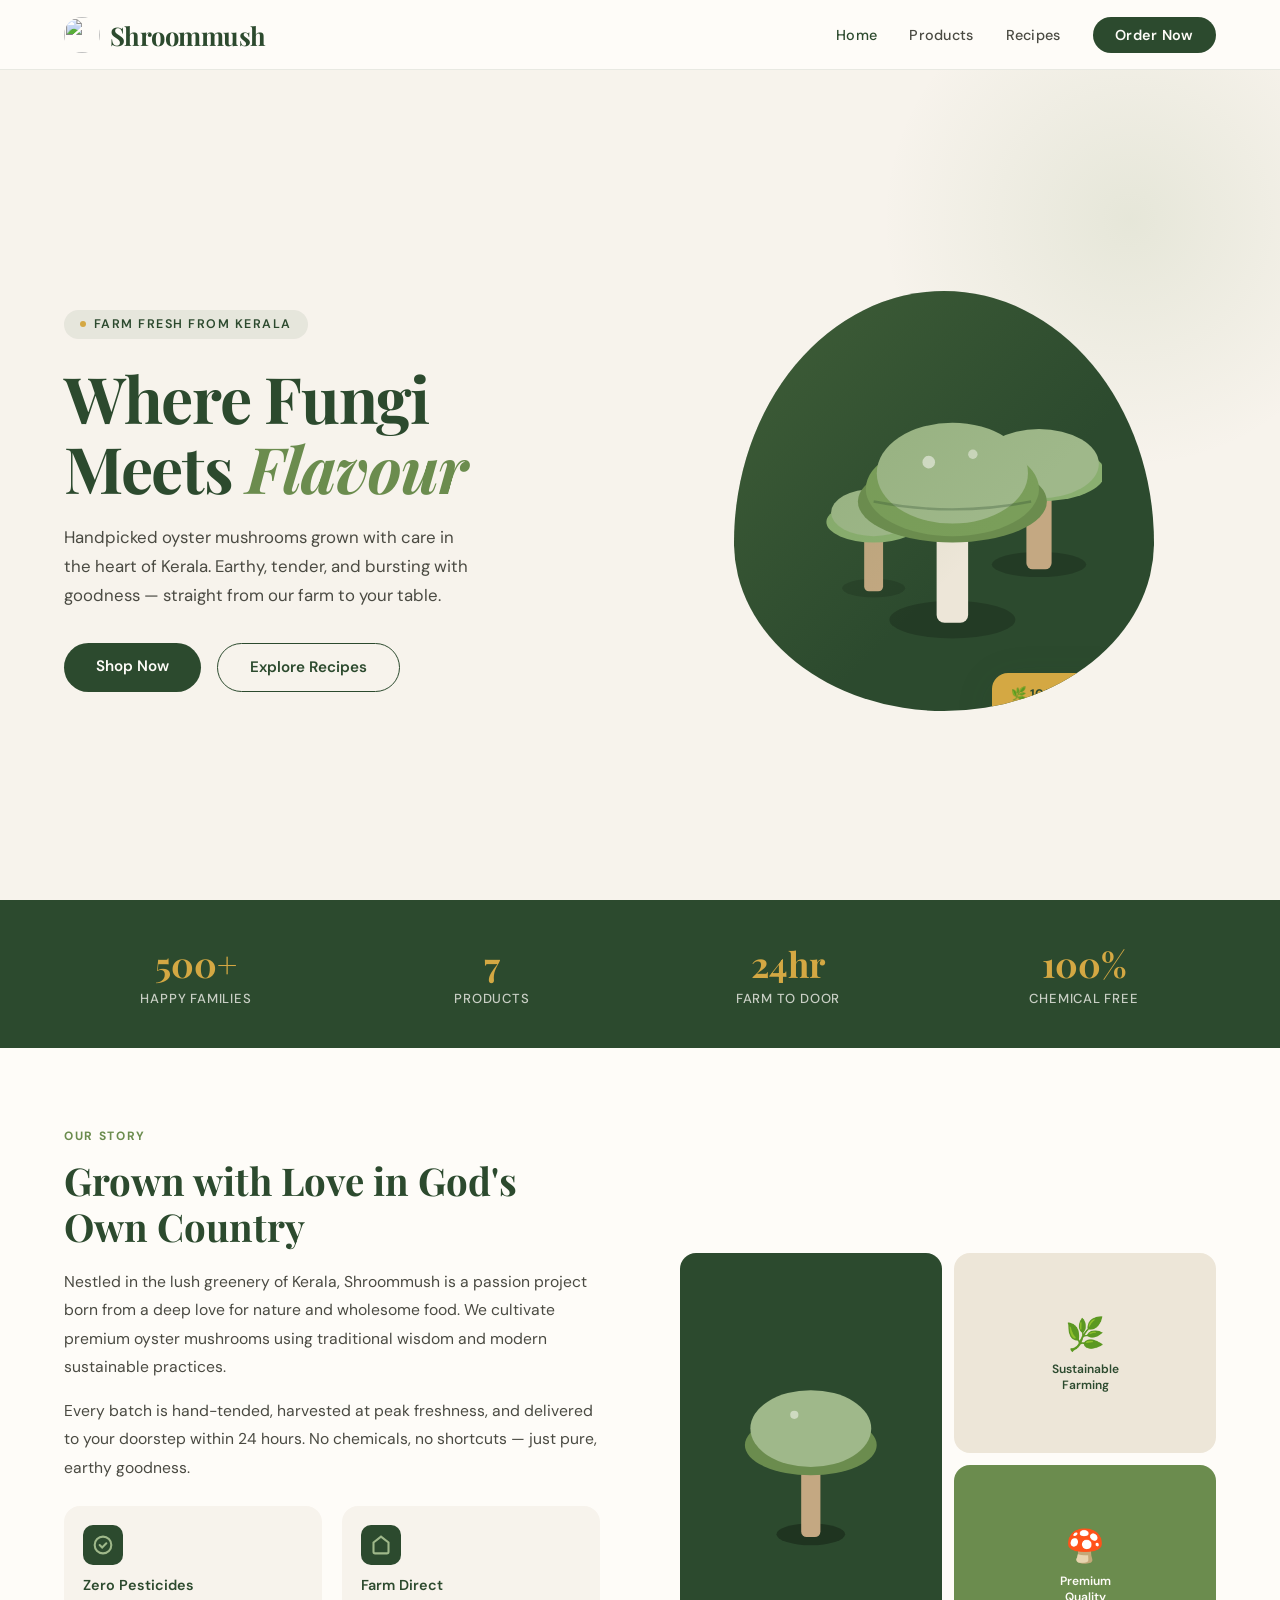
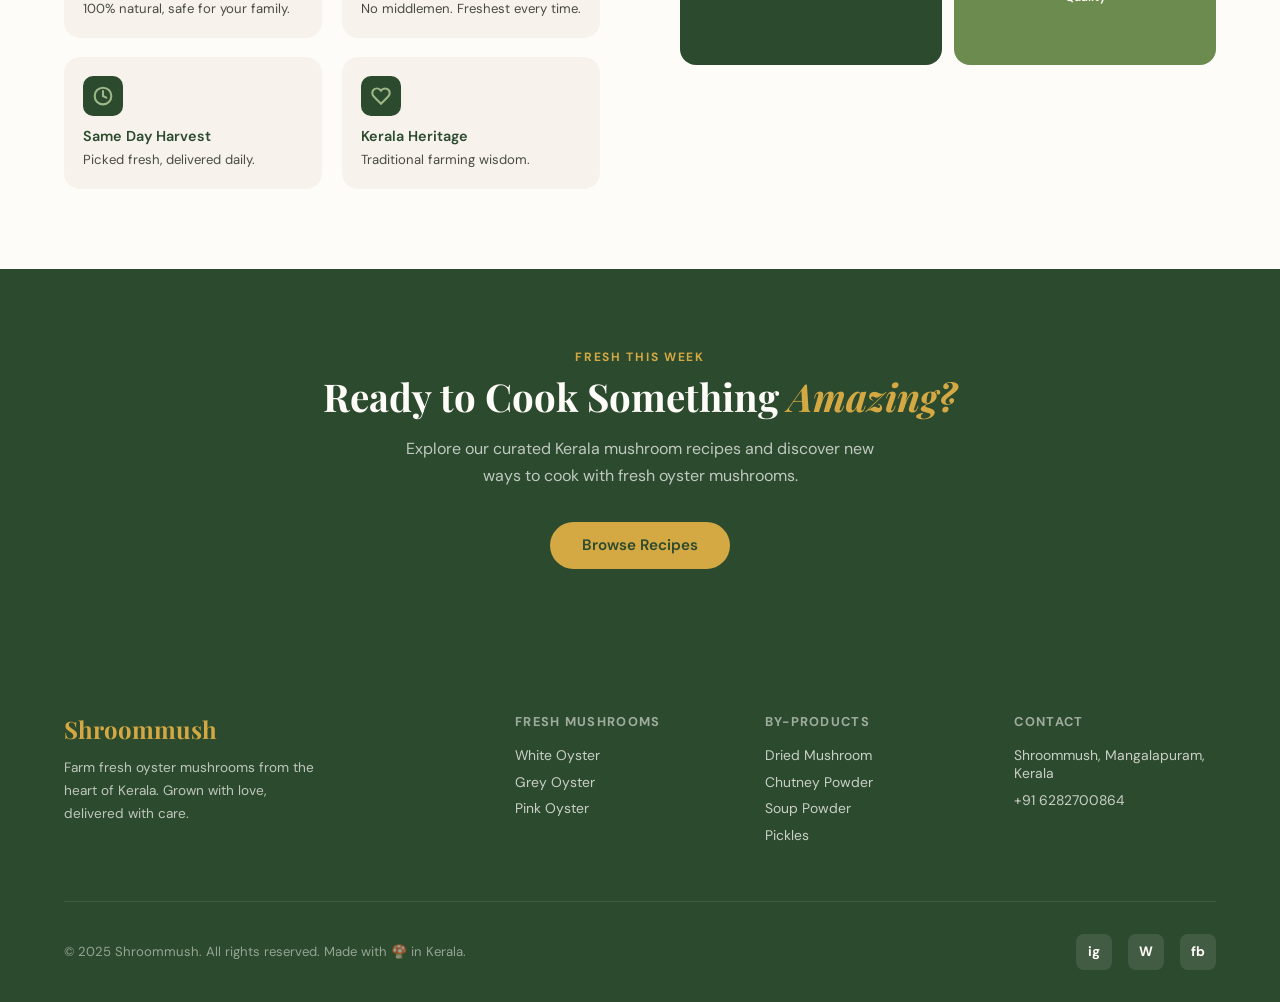
==== commit ab2ccb12: "Add files via upload" ====
--- a/index.html
+++ b/index.html
@@ -17,7 +17,7 @@
 
 <!-- NAV -->
 <nav>
-  <a class="nav-logo" href="index.html"><span></span>Shroommush</a>
+  <a class="nav-logo" href="index.html"><img src="img/logo.png" alt="" class="nav-logo-img">Shroommush</a>
   <ul class="nav-links">
     <li><a href="index.html" class="active">Home</a></li>
     <li><a href="products.html">Products</a></li>
--- a/style.css
+++ b/style.css
@@ -40,6 +40,7 @@
 .nav-logo span { display: inline-block; width: 36px; height: 36px; background: var(--forest); border-radius: 50%; position: relative; overflow: hidden; flex-shrink: 0; }
 .nav-logo span::before { content: ''; position: absolute; bottom: 6px; left: 50%; transform: translateX(-50%); width: 14px; height: 16px; background: var(--gold); border-radius: 2px; }
 .nav-logo span::after { content: ''; position: absolute; bottom: 20px; left: 50%; transform: translateX(-50%); width: 26px; height: 10px; background: var(--spore); border-radius: 30px 30px 0 0; }
+.nav-logo-img { width: 36px; height: 36px; border-radius: 50%; object-fit: cover; flex-shrink: 0; display: block; }
 .nav-links { display: flex; gap: 2rem; list-style: none; align-items: center; }
 .nav-links a { font-size: 0.9rem; font-weight: 500; color: var(--ink-light); text-decoration: none; letter-spacing: 0.02em; transition: color 0.2s; }
 .nav-links a:hover, .nav-links a.active { color: var(--forest); }
@@ -107,6 +108,7 @@
 .product-card { background: var(--white); border-radius: var(--radius-lg); border: 1px solid rgba(44,74,46,0.1); overflow: hidden; transition: transform 0.25s, box-shadow 0.25s; }
 .product-card:hover { transform: translateY(-6px); box-shadow: var(--shadow-hover); }
 .product-img { height: 185px; display: flex; align-items: center; justify-content: center; position: relative; overflow: hidden; }
+.product-img img { width: 100%; height: 100%; object-fit: cover; display: block; }
 .product-badge { position: absolute; top: 12px; left: 12px; background: var(--gold); color: var(--forest); font-size: 0.7rem; font-weight: 700; padding: 0.25rem 0.7rem; border-radius: 40px; text-transform: uppercase; letter-spacing: 0.05em; }
 .product-info { padding: 1.3rem; }
 .product-name { font-family: var(--font-display); font-size: 1.12rem; font-weight: 700; color: var(--forest); margin-bottom: 0.35rem; }
@@ -156,6 +158,8 @@
 .tip-box { background: var(--cream); border-radius: 12px; padding: 1rem; margin-top: 0.5rem; }
 .tip-box strong { color: var(--forest); font-size: 0.84rem; }
 .tip-box p { font-size: 0.82rem; color: var(--ink-light); margin-top: 0.3rem; line-height: 1.6; }
+.modal-video { margin-bottom: 1.5rem; border-radius: 12px; overflow: hidden; background: #000; aspect-ratio: 16/9; }
+.modal-video iframe { width: 100%; height: 100%; display: block; border: none; }
 
 /* CONTACT */
 .contact-section { padding: 5rem 5vw; display: grid; grid-template-columns: 1fr 1fr; gap: 5rem; align-items: start; max-width: 1100px; margin: 0 auto; }
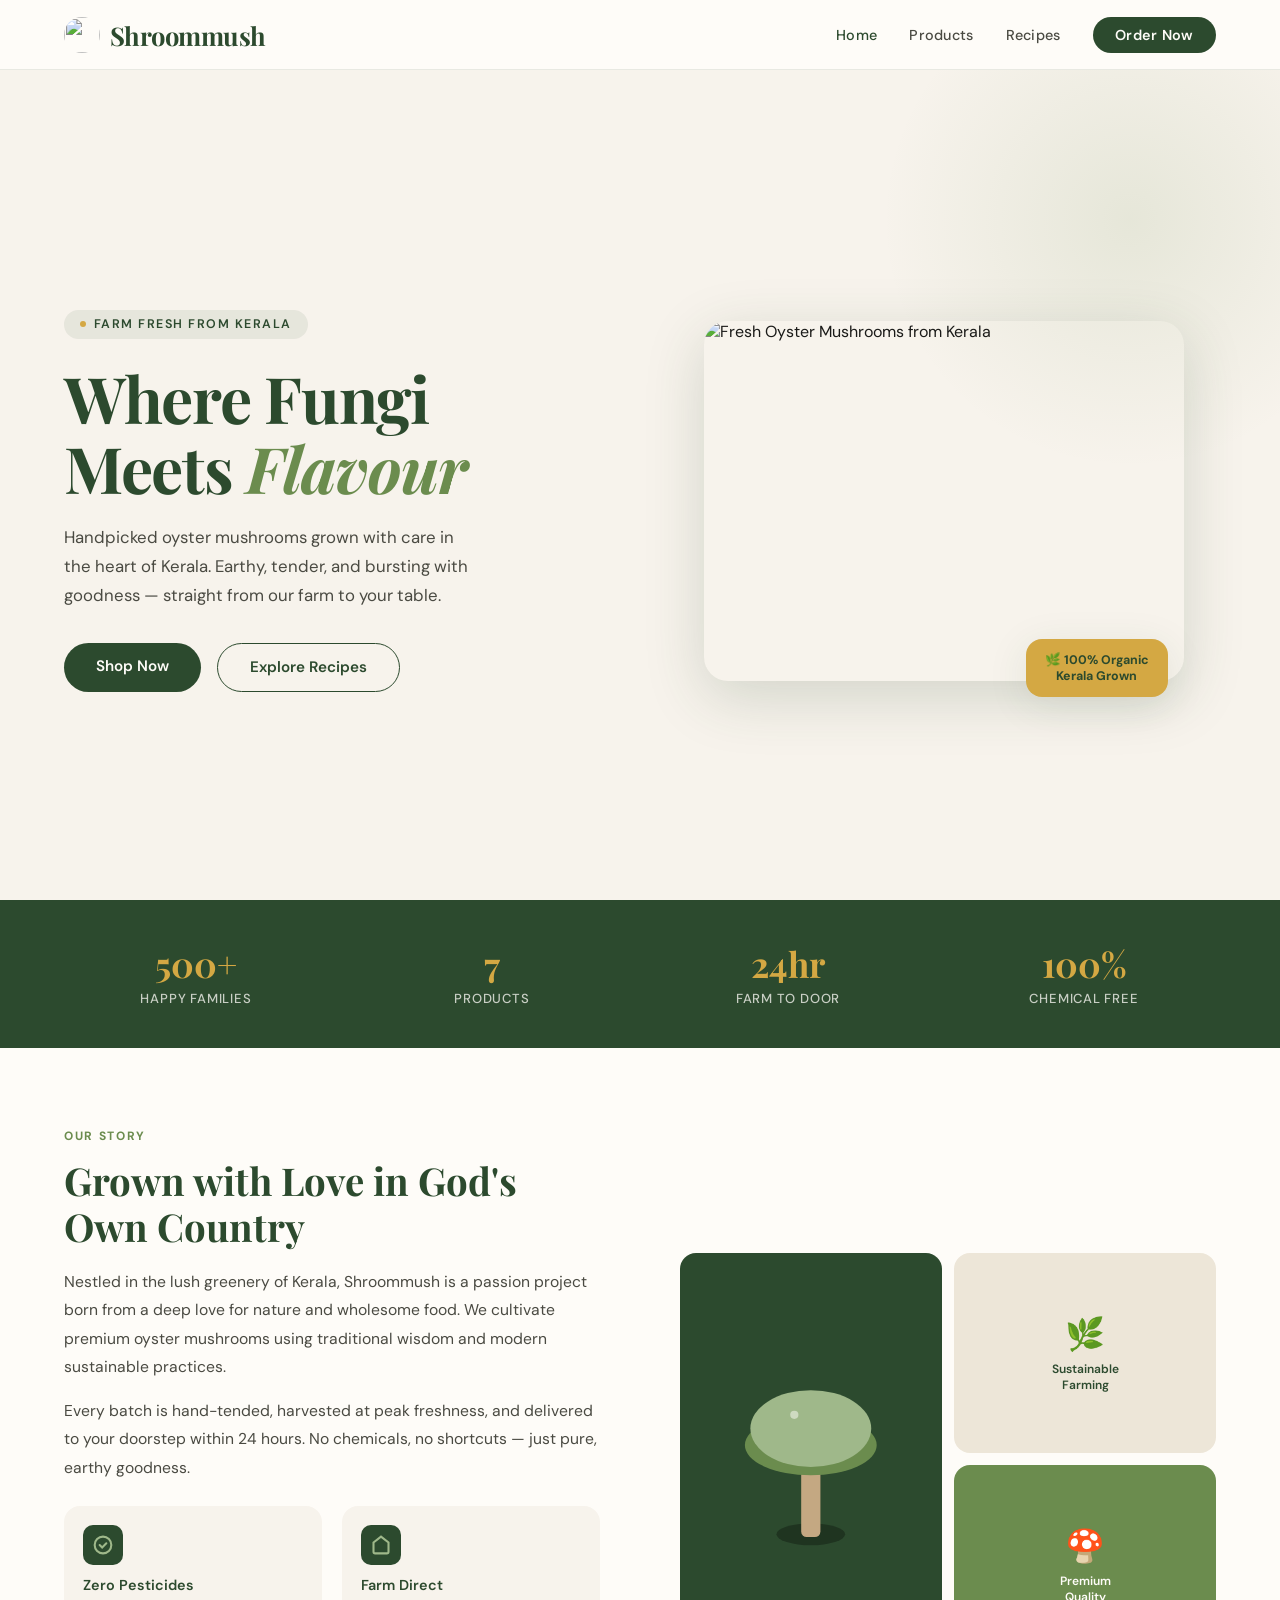
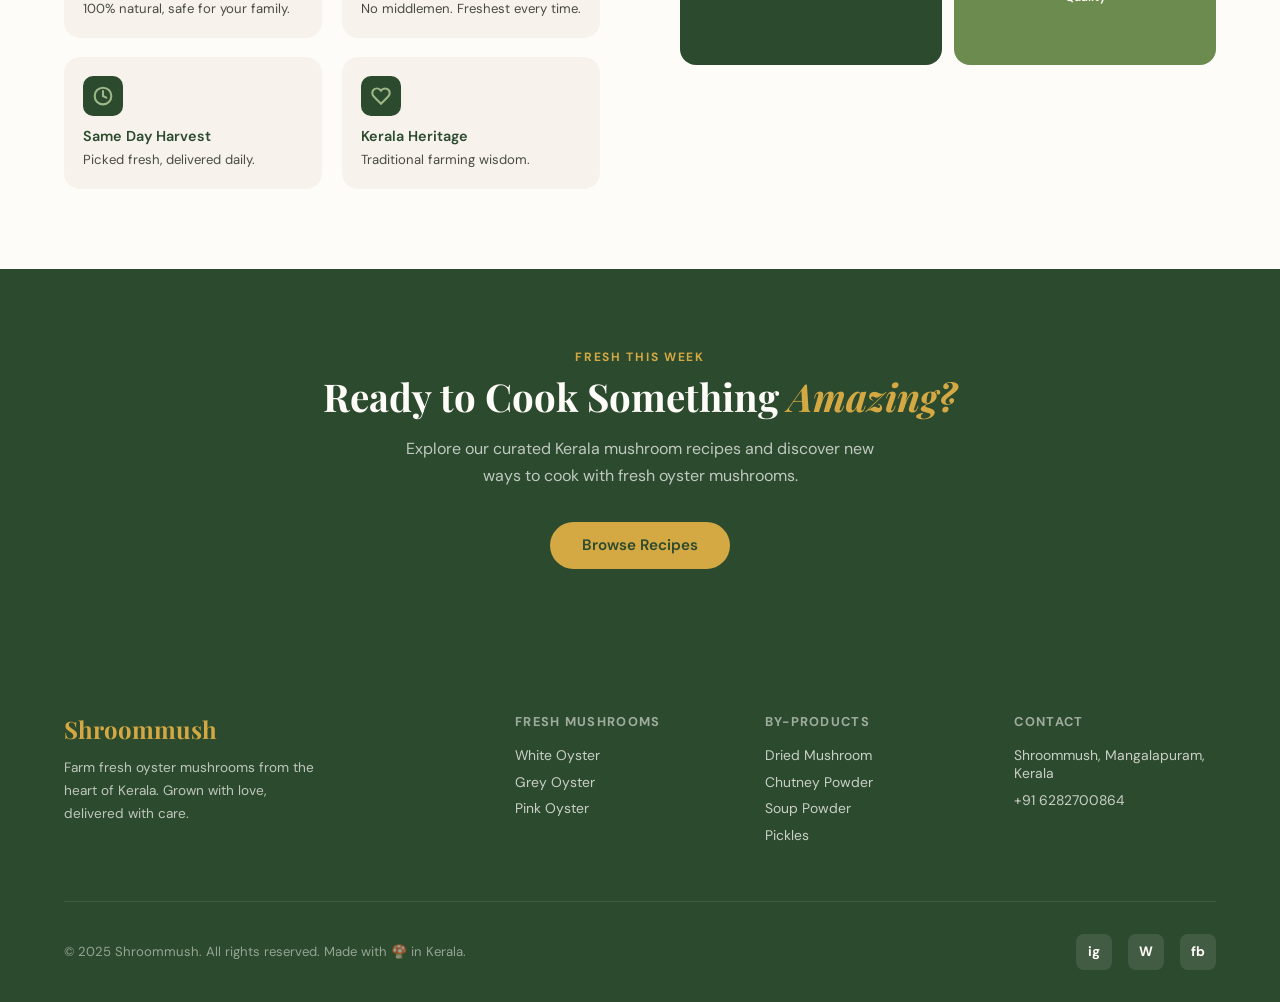
==== commit e6ffe7fe: "Add files via upload" ====
--- a/index.html
+++ b/index.html
@@ -45,27 +45,8 @@
     </div>
   </div>
   <div class="hero-visual">
-    <div class="mushroom-showcase">
-      <div class="mushroom-art">
-        <svg viewBox="0 0 200 200" xmlns="http://www.w3.org/2000/svg" style="width:100%;height:100%">
-          <ellipse cx="160" cy="140" rx="30" ry="8" fill="rgba(0,0,0,0.2)"/>
-          <rect x="152" y="85" width="16" height="58" rx="4" fill="#C4A882"/>
-          <ellipse cx="160" cy="82" rx="42" ry="18" fill="#8AAF70"/>
-          <ellipse cx="160" cy="76" rx="38" ry="22" fill="#9FB88A"/>
-          <ellipse cx="55" cy="155" rx="20" ry="6" fill="rgba(0,0,0,0.15)"/>
-          <rect x="49" y="115" width="12" height="42" rx="3" fill="#C4A882"/>
-          <ellipse cx="55" cy="113" rx="30" ry="13" fill="#8AAF70"/>
-          <ellipse cx="55" cy="107" rx="27" ry="15" fill="#9FB88A"/>
-          <ellipse cx="105" cy="175" rx="40" ry="12" fill="rgba(0,0,0,0.2)"/>
-          <rect x="95" y="105" width="20" height="72" rx="5" fill="#EDE6D8"/>
-          <ellipse cx="105" cy="100" rx="60" ry="26" fill="#6B8C4E"/>
-          <ellipse cx="105" cy="92" rx="55" ry="30" fill="#7A9E5A"/>
-          <ellipse cx="105" cy="82" rx="48" ry="32" fill="#9FB88A"/>
-          <path d="M 55 100 Q 105 110 155 100" stroke="rgba(44,74,46,0.3)" stroke-width="1.5" fill="none"/>
-          <circle cx="90" cy="75" r="4" fill="rgba(254,252,248,0.6)"/>
-          <circle cx="118" cy="70" r="3" fill="rgba(254,252,248,0.5)"/>
-        </svg>
-      </div>
+    <div class="hero-img-wrap">
+      <img src="img/hero-banner.jpg" alt="Fresh Oyster Mushrooms from Kerala" class="hero-img">
       <div class="hero-badge">🌿 100% Organic<br>Kerala Grown</div>
     </div>
   </div>
--- a/style.css
+++ b/style.css
@@ -67,10 +67,9 @@
 .btn-outline { background: transparent; color: var(--forest); padding: 0.85rem 2rem; border-radius: 40px; border: 1.5px solid var(--forest); font-size: 0.95rem; font-weight: 600; cursor: pointer; transition: all 0.2s; display: inline-block; text-decoration: none; font-family: var(--font-body); }
 .btn-outline:hover { background: var(--forest); color: var(--white); }
 .hero-visual { display: flex; align-items: center; justify-content: center; animation: fadeUp 0.8s 0.2s ease both; }
-.mushroom-showcase { width: min(420px,90%); aspect-ratio: 1; background: var(--forest); border-radius: 50% 50% 50% 50% / 60% 60% 40% 40%; position: relative; display: flex; align-items: center; justify-content: center; overflow: hidden; }
-.mushroom-showcase::before { content: ''; position: absolute; inset: 0; background: linear-gradient(135deg,rgba(107,140,78,0.3) 0%,transparent 60%); }
-.mushroom-art { width: 75%; height: 75%; }
-.hero-badge { position: absolute; bottom: -20px; right: 20px; background: var(--gold); color: var(--forest); border-radius: var(--radius-lg); padding: 0.8rem 1.2rem; font-size: 0.78rem; font-weight: 700; text-align: center; box-shadow: var(--shadow); }
+.hero-img-wrap { width: min(480px,90%); position: relative; }
+.hero-img { width: 100%; aspect-ratio: 4/3; object-fit: cover; border-radius: 24px; display: block; box-shadow: var(--shadow-hover); }
+.hero-badge { position: absolute; bottom: -16px; right: 16px; background: var(--gold); color: var(--forest); border-radius: var(--radius-lg); padding: 0.8rem 1.2rem; font-size: 0.78rem; font-weight: 700; text-align: center; box-shadow: var(--shadow); }
 
 /* STATS */
 .stats-bar { background: var(--forest); padding: 2.5rem 5vw; display: grid; grid-template-columns: repeat(auto-fit,minmax(150px,1fr)); gap: 2rem; text-align: center; }
@@ -134,7 +133,8 @@
 .recipes-grid { display: grid; grid-template-columns: repeat(auto-fill,minmax(300px,1fr)); gap: 2rem; padding: 4rem 5vw; }
 .recipe-card { background: var(--white); border-radius: var(--radius-lg); border: 1px solid rgba(44,74,46,0.1); overflow: hidden; transition: transform 0.25s, box-shadow 0.25s; }
 .recipe-card:hover { transform: translateY(-5px); box-shadow: var(--shadow-hover); }
-.recipe-img { height: 190px; display: flex; align-items: center; justify-content: center; font-size: 3.5rem; position: relative; }
+.recipe-img { height: 190px; display: flex; align-items: center; justify-content: center; font-size: 3.5rem; position: relative; overflow: hidden; }
+.recipe-img img { width: 100%; height: 100%; object-fit: cover; display: block; }
 .recipe-meta-tags { position: absolute; bottom: 12px; left: 12px; display: flex; gap: 6px; }
 .tag { background: rgba(254,252,248,0.9); color: var(--forest); font-size: 0.7rem; font-weight: 600; padding: 0.2rem 0.6rem; border-radius: 40px; }
 .recipe-info { padding: 1.3rem; }
@@ -158,8 +158,9 @@
 .tip-box { background: var(--cream); border-radius: 12px; padding: 1rem; margin-top: 0.5rem; }
 .tip-box strong { color: var(--forest); font-size: 0.84rem; }
 .tip-box p { font-size: 0.82rem; color: var(--ink-light); margin-top: 0.3rem; line-height: 1.6; }
-.modal-video { margin-bottom: 1.5rem; border-radius: 12px; overflow: hidden; background: #000; aspect-ratio: 16/9; }
+.modal-video { margin-bottom: 1.5rem; border-radius: 12px; overflow: hidden; background: #1a1a18; aspect-ratio: 16/9; position: relative; }
 .modal-video iframe { width: 100%; height: 100%; display: block; border: none; }
+.video-placeholder { width: 100%; height: 100%; display: flex; flex-direction: column; align-items: center; justify-content: center; gap: 10px; color: rgba(255,255,255,0.5); font-size: 0.82rem; font-weight: 500; letter-spacing: 0.04em; position: absolute; inset: 0; }
 
 /* CONTACT */
 .contact-section { padding: 5rem 5vw; display: grid; grid-template-columns: 1fr 1fr; gap: 5rem; align-items: start; max-width: 1100px; margin: 0 auto; }
@@ -221,7 +222,7 @@
   .hero-visual { order: -1; }
   .hero p { margin: 0 auto 2rem; }
   .hero-btns { justify-content: center; }
-  .mushroom-showcase { width: 240px; }
+  .hero-img-wrap { width: 280px; }
   .about-strip { grid-template-columns: 1fr; gap: 2.5rem; }
   .mosaic { display: none; }
   .contact-section { grid-template-columns: 1fr; gap: 2rem; }
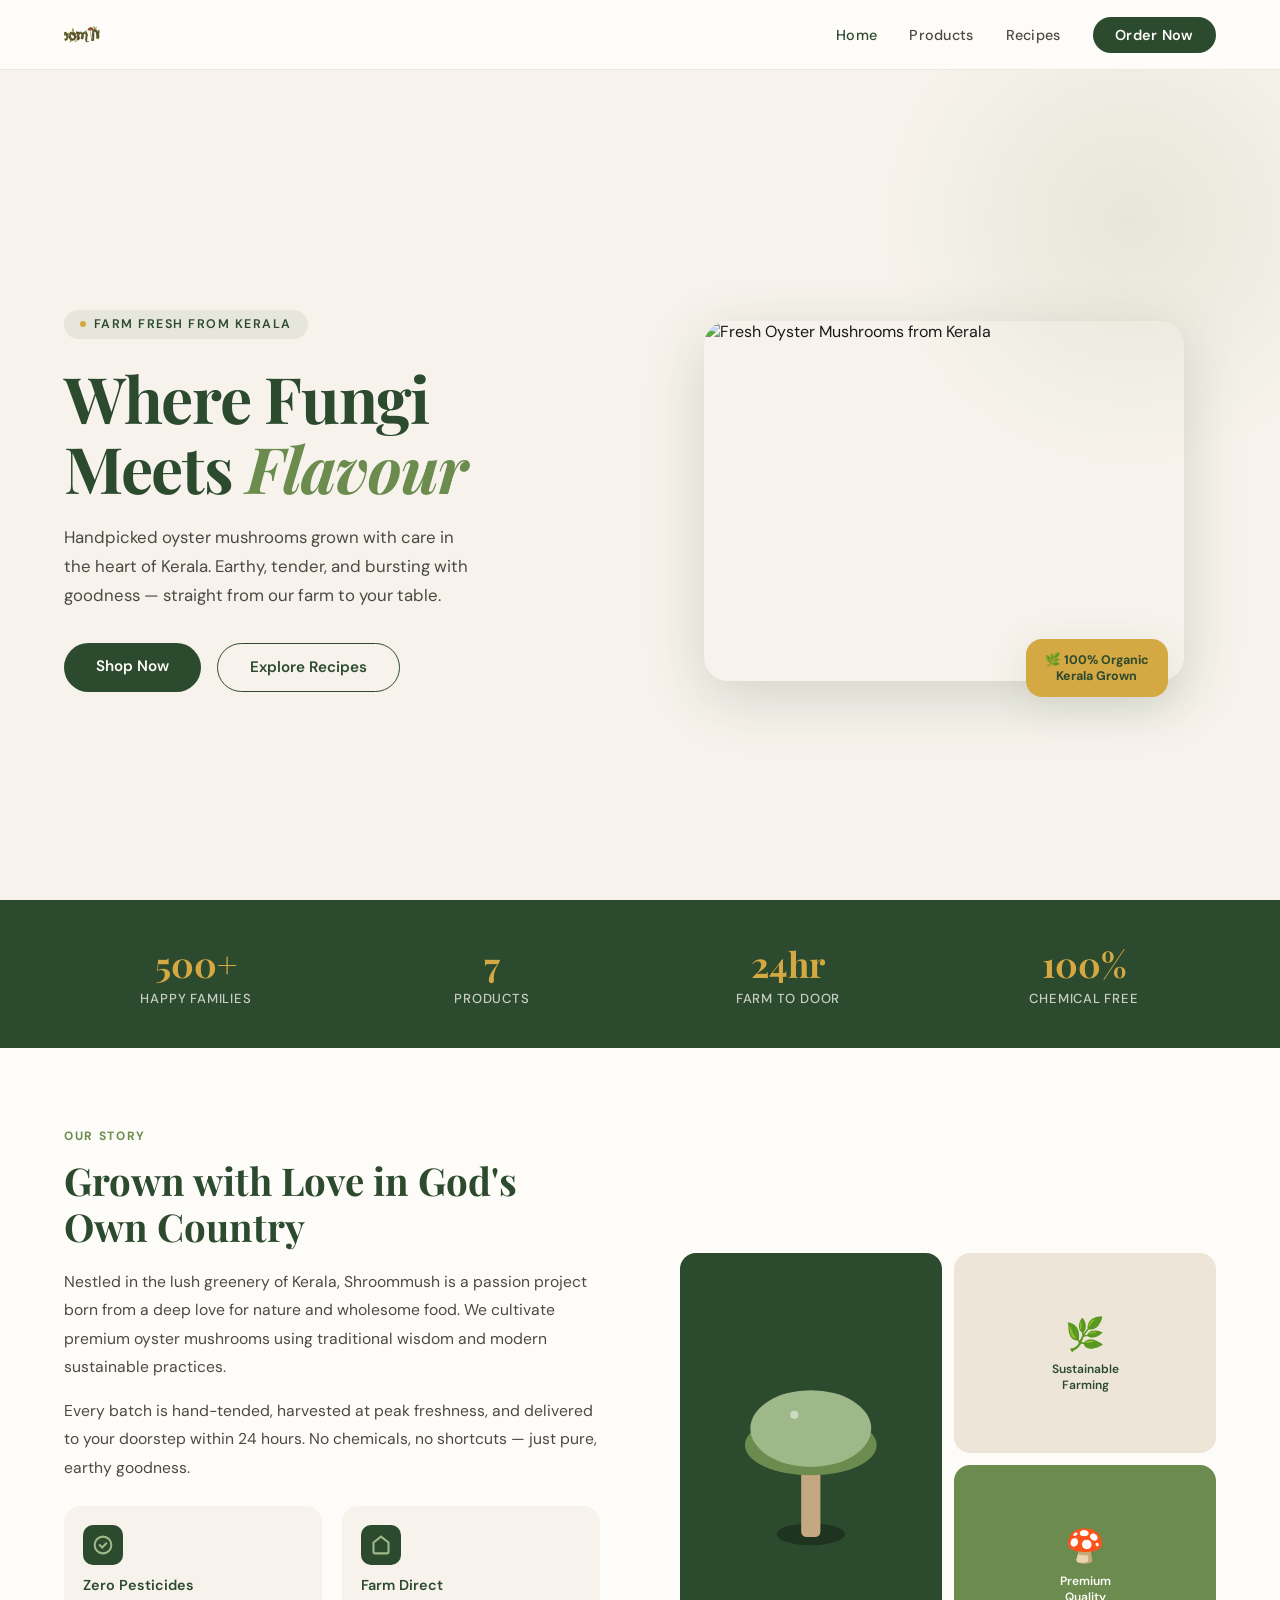
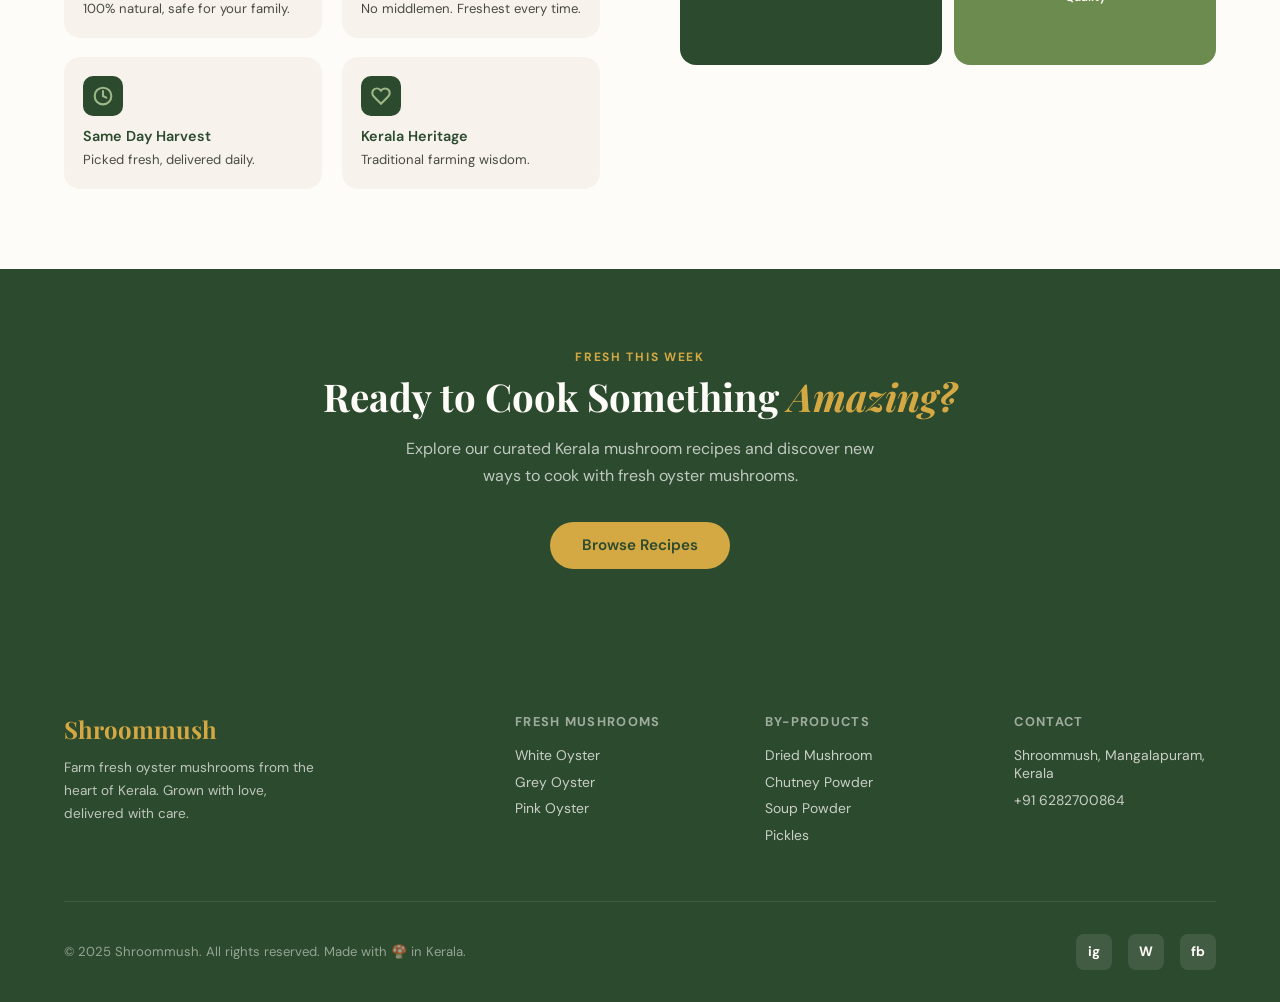
==== commit b0a2e5ad: "Update index.html" ====
--- a/index.html
+++ b/index.html
@@ -17,7 +17,7 @@
 
 <!-- NAV -->
 <nav>
-  <a class="nav-logo" href="index.html"><img src="img/logo.png" alt="" class="nav-logo-img">Shroommush</a>
+  <a class="nav-logo" href="index.html"><img src="logo.png" alt="" class="nav-logo-img"></a>
   <ul class="nav-links">
     <li><a href="index.html" class="active">Home</a></li>
     <li><a href="products.html">Products</a></li>
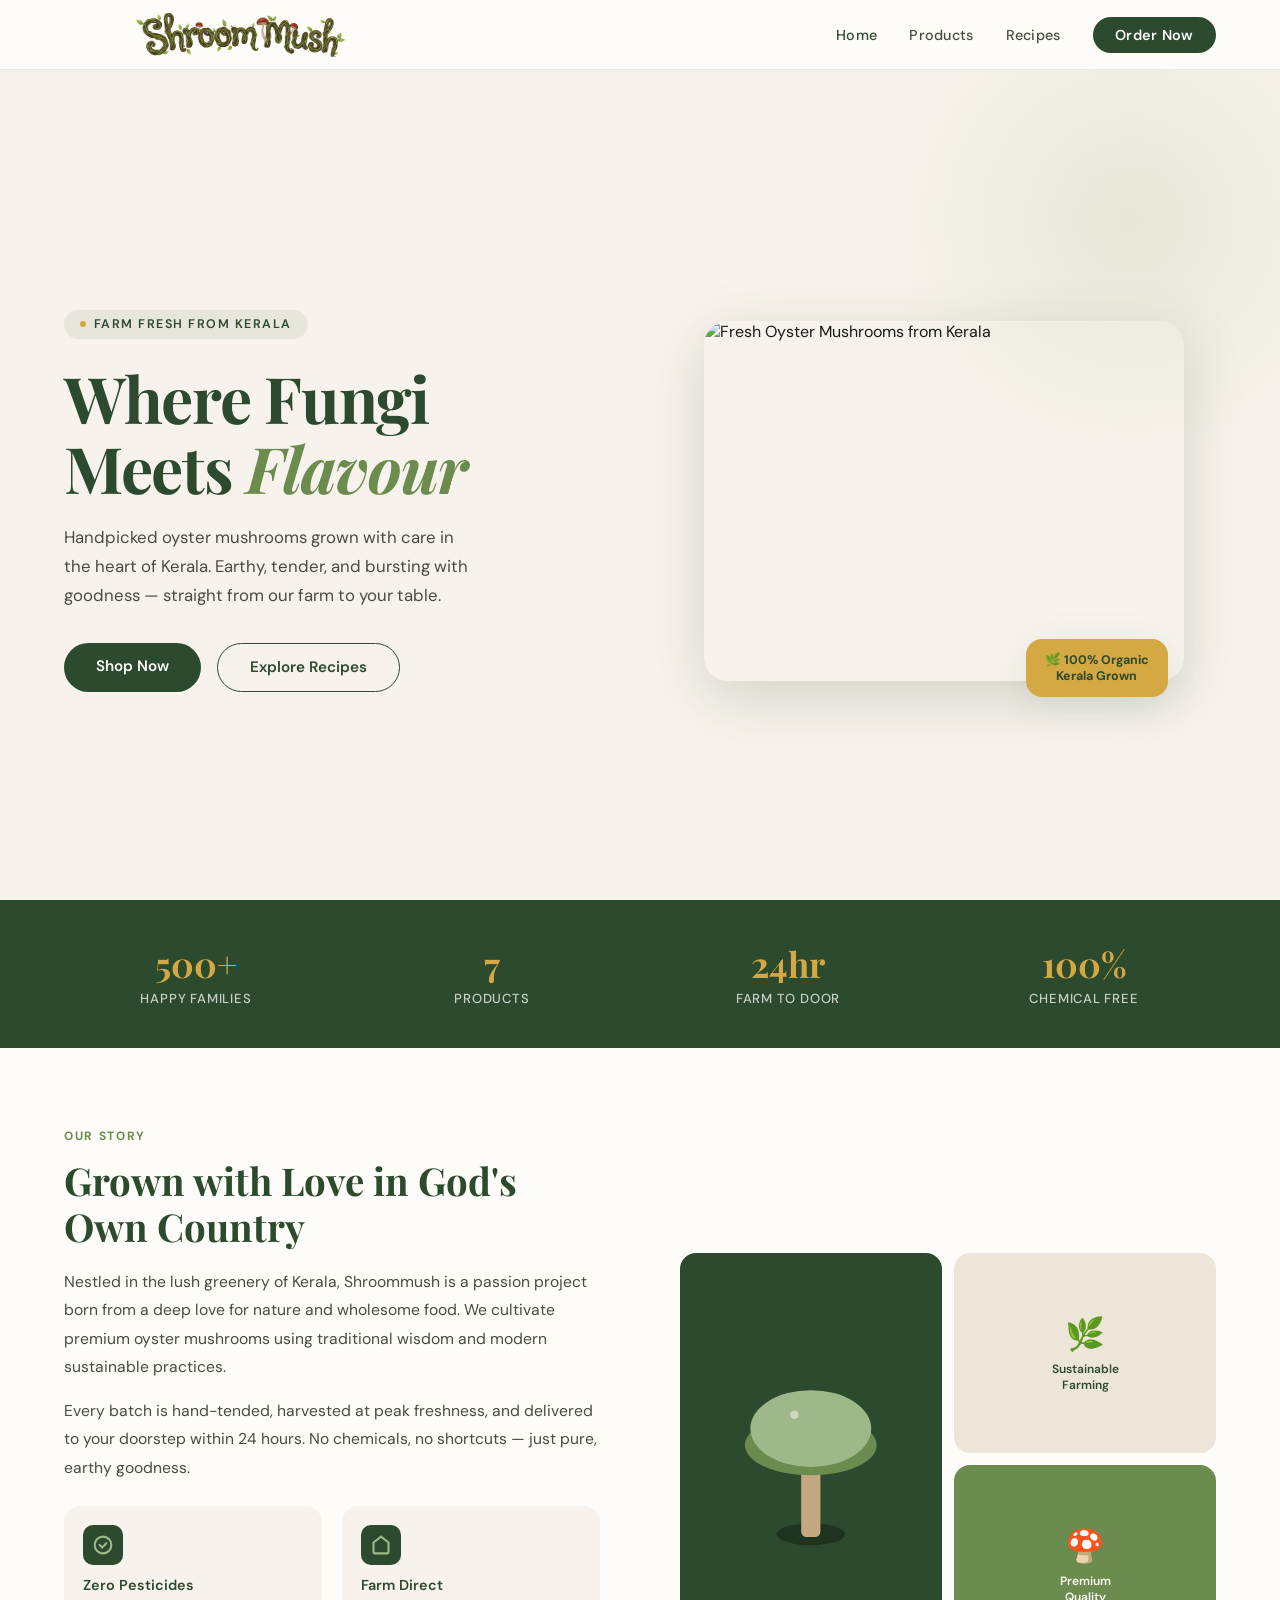
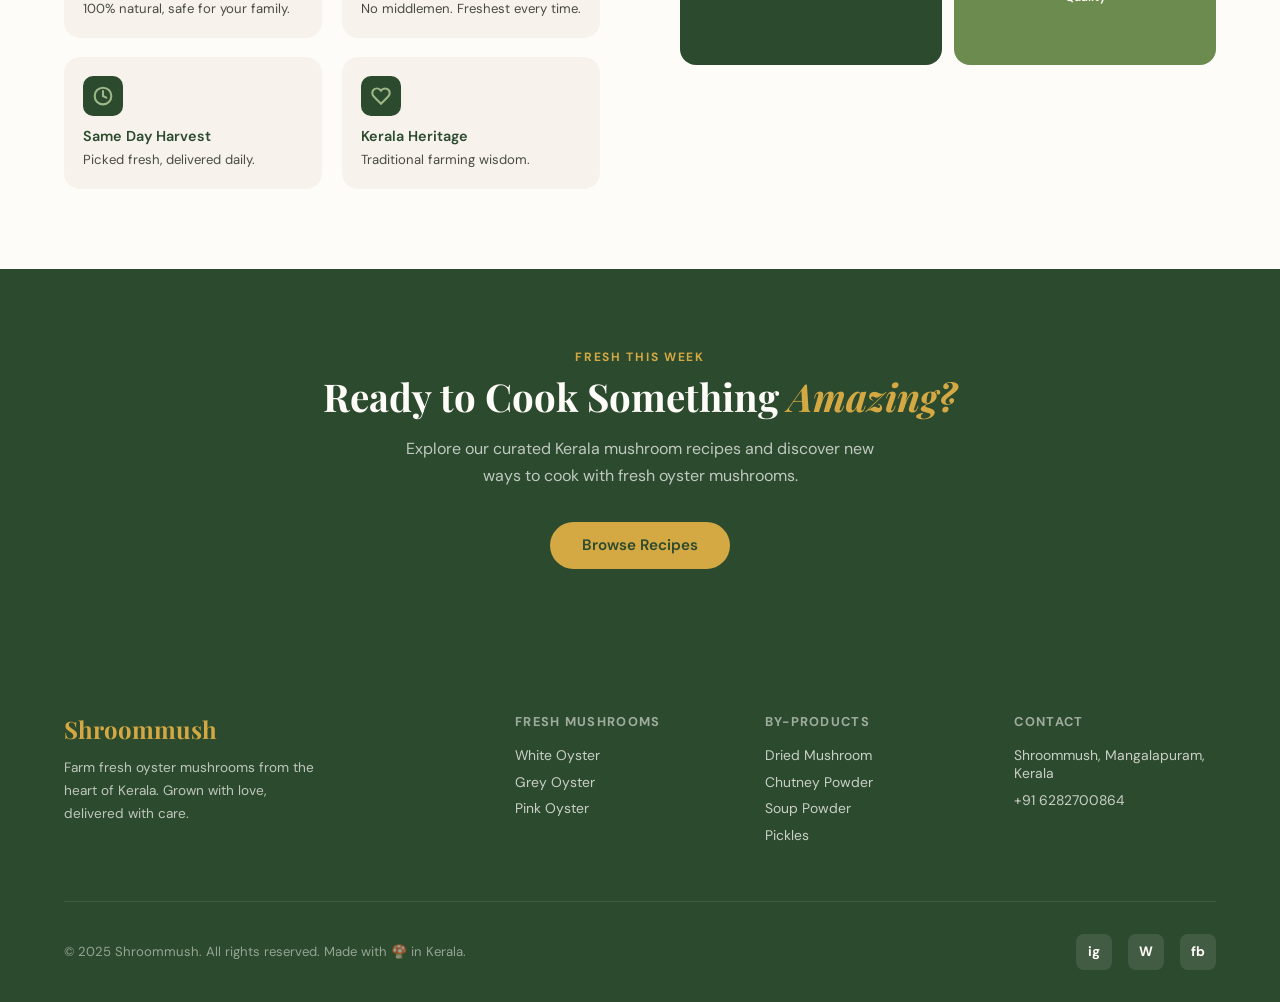
==== commit 9e1c2ba4: "Update index.html" ====
--- a/index.html
+++ b/index.html
@@ -46,7 +46,7 @@
   </div>
   <div class="hero-visual">
     <div class="hero-img-wrap">
-      <img src="img/hero-banner.jpg" alt="Fresh Oyster Mushrooms from Kerala" class="hero-img">
+      <img src="banner.png" alt="Fresh Oyster Mushrooms from Kerala" class="hero-img">
       <div class="hero-badge">🌿 100% Organic<br>Kerala Grown</div>
     </div>
   </div>
--- a/style.css
+++ b/style.css
@@ -40,7 +40,7 @@
 .nav-logo span { display: inline-block; width: 36px; height: 36px; background: var(--forest); border-radius: 50%; position: relative; overflow: hidden; flex-shrink: 0; }
 .nav-logo span::before { content: ''; position: absolute; bottom: 6px; left: 50%; transform: translateX(-50%); width: 14px; height: 16px; background: var(--gold); border-radius: 2px; }
 .nav-logo span::after { content: ''; position: absolute; bottom: 20px; left: 50%; transform: translateX(-50%); width: 26px; height: 10px; background: var(--spore); border-radius: 30px 30px 0 0; }
-.nav-logo-img { width: 36px; height: 36px; border-radius: 50%; object-fit: cover; flex-shrink: 0; display: block; }
+.nav-logo-img { width: 360px; height: 50px; border-radius: 50%; object-fit: cover; flex-shrink: 0; display: block; }
 .nav-links { display: flex; gap: 2rem; list-style: none; align-items: center; }
 .nav-links a { font-size: 0.9rem; font-weight: 500; color: var(--ink-light); text-decoration: none; letter-spacing: 0.02em; transition: color 0.2s; }
 .nav-links a:hover, .nav-links a.active { color: var(--forest); }
